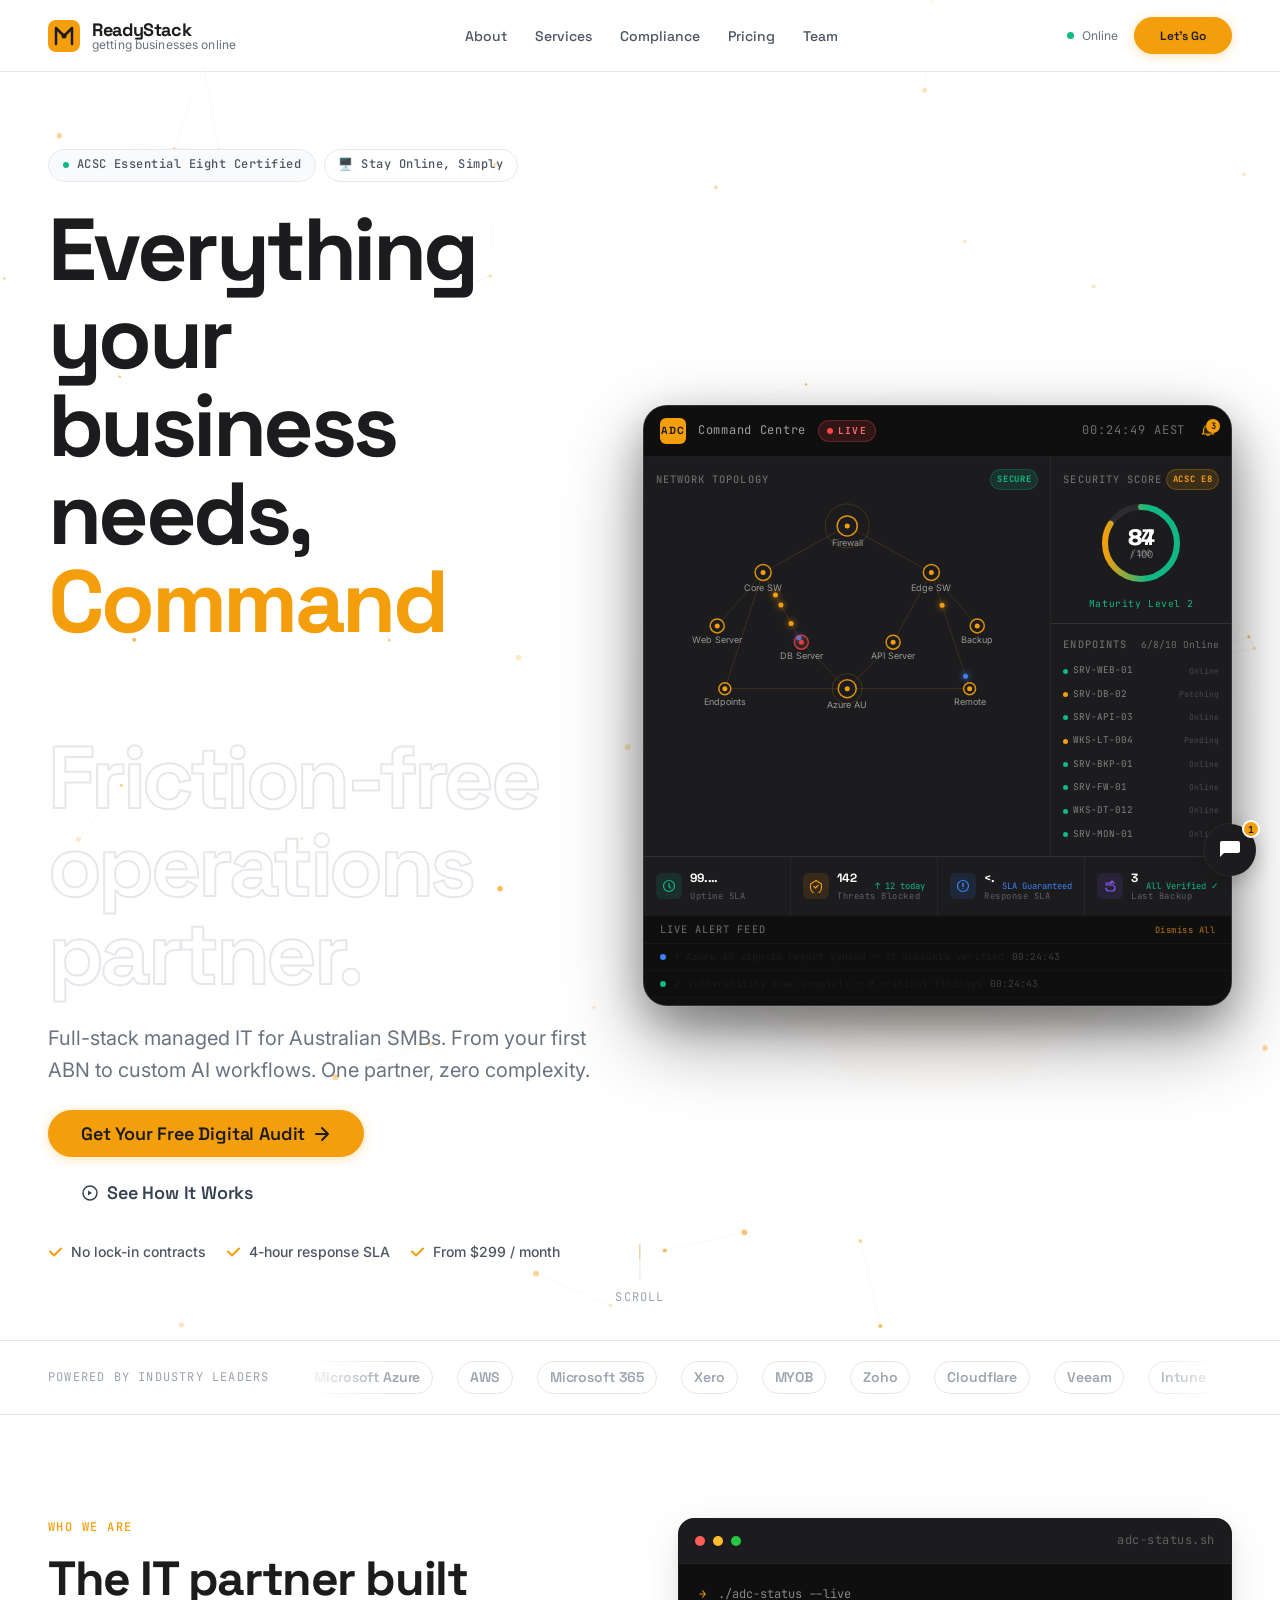
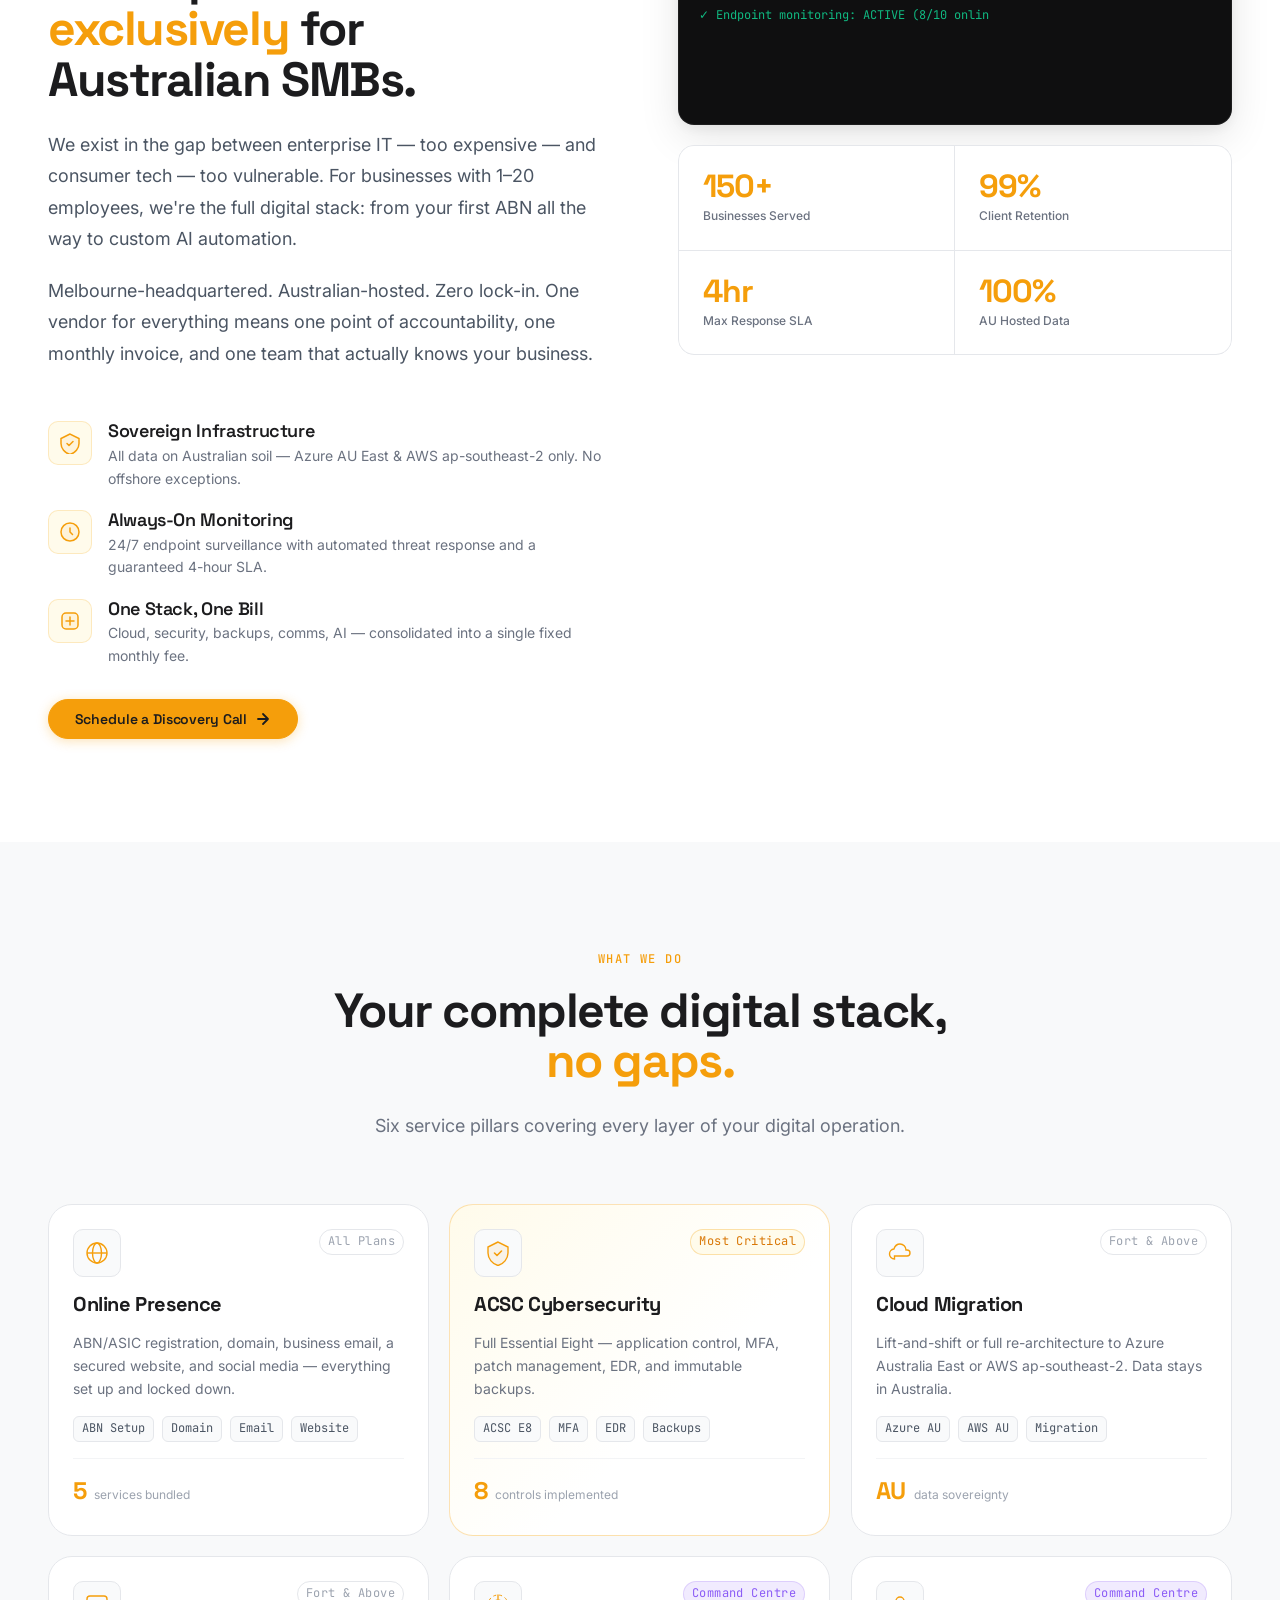
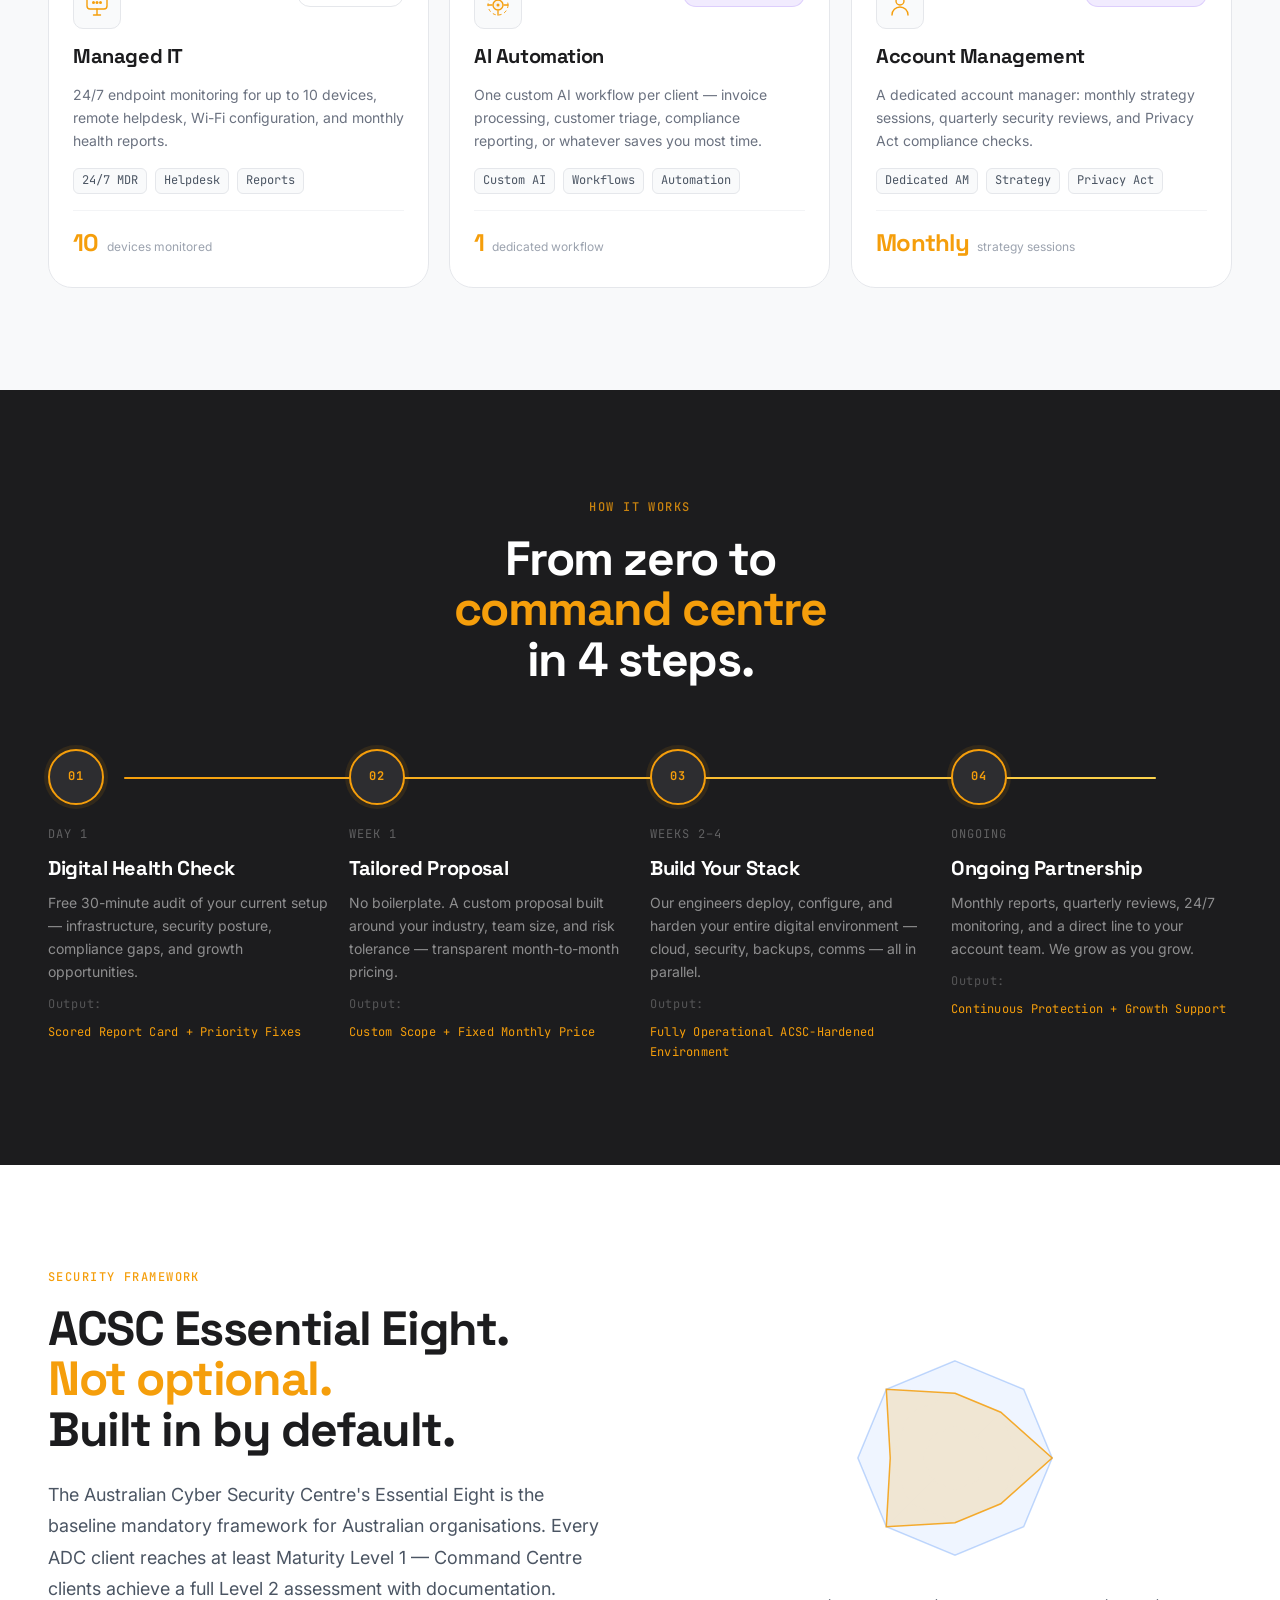
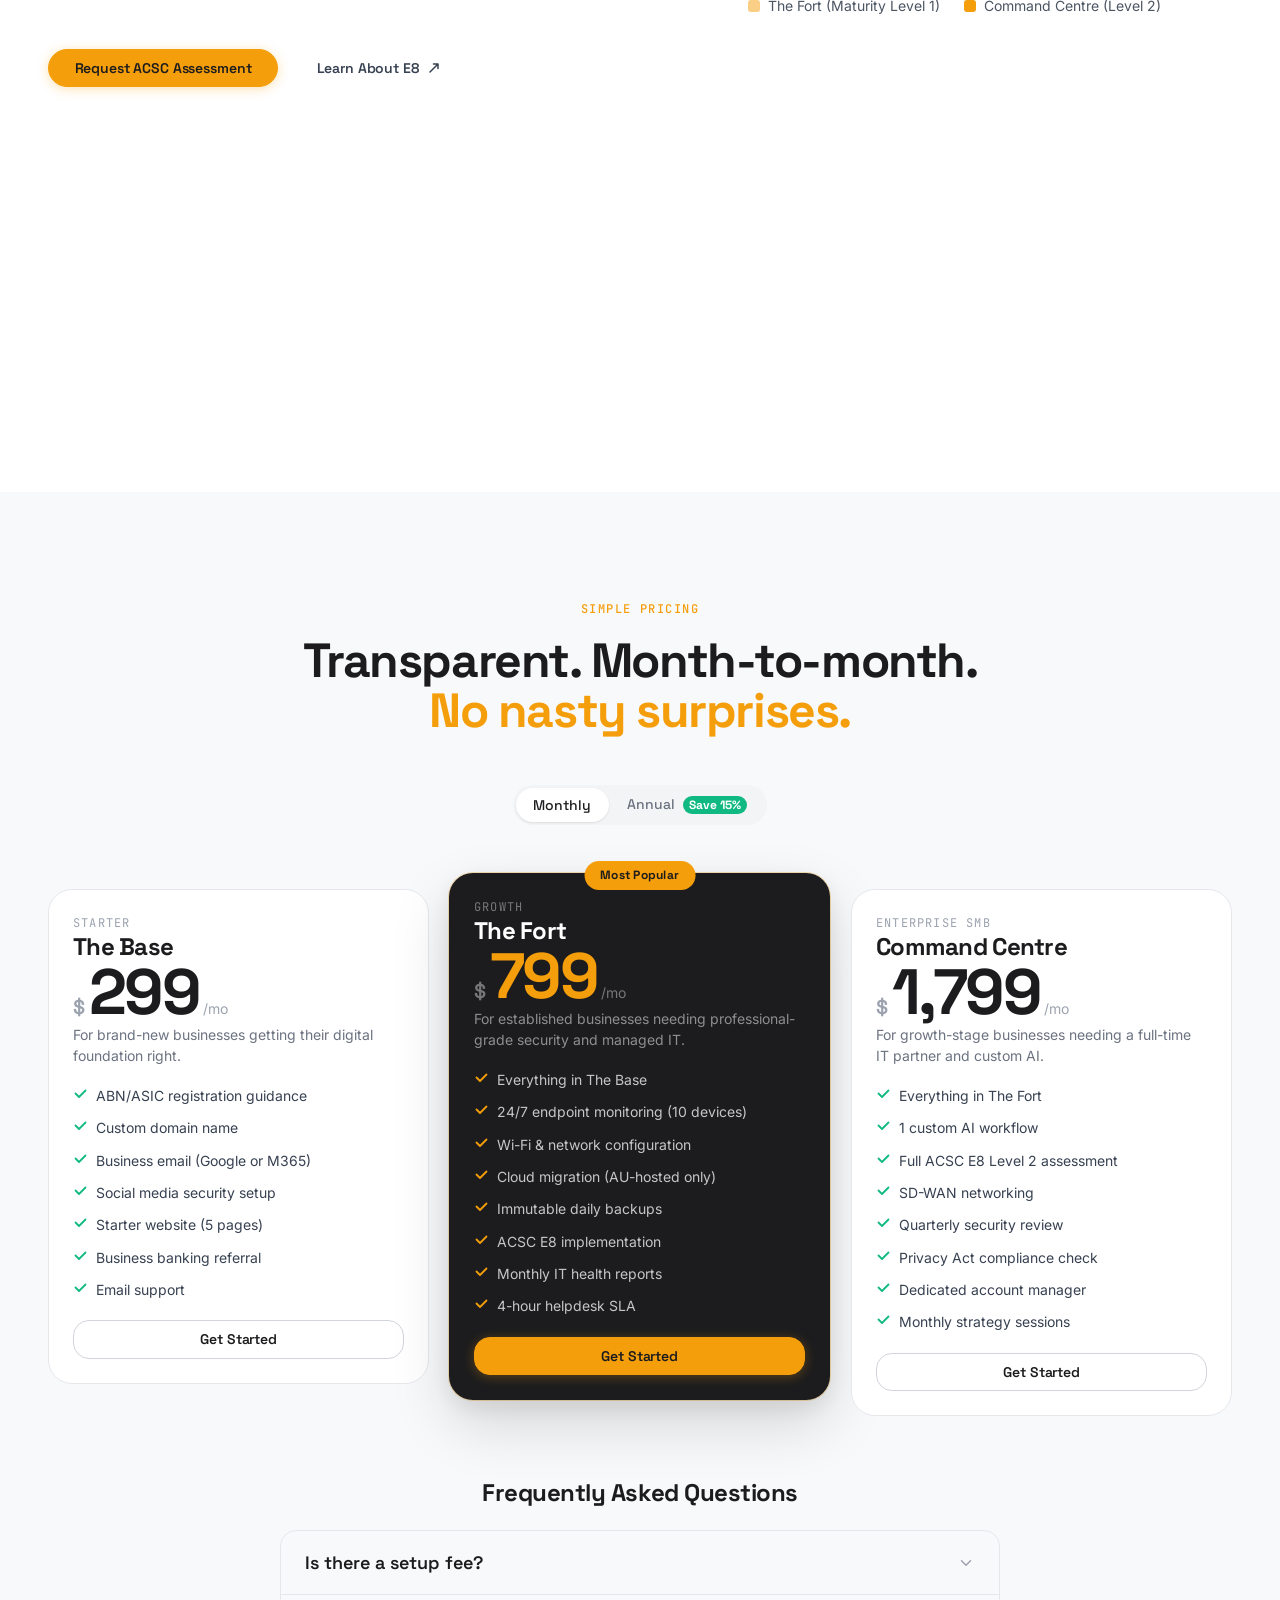
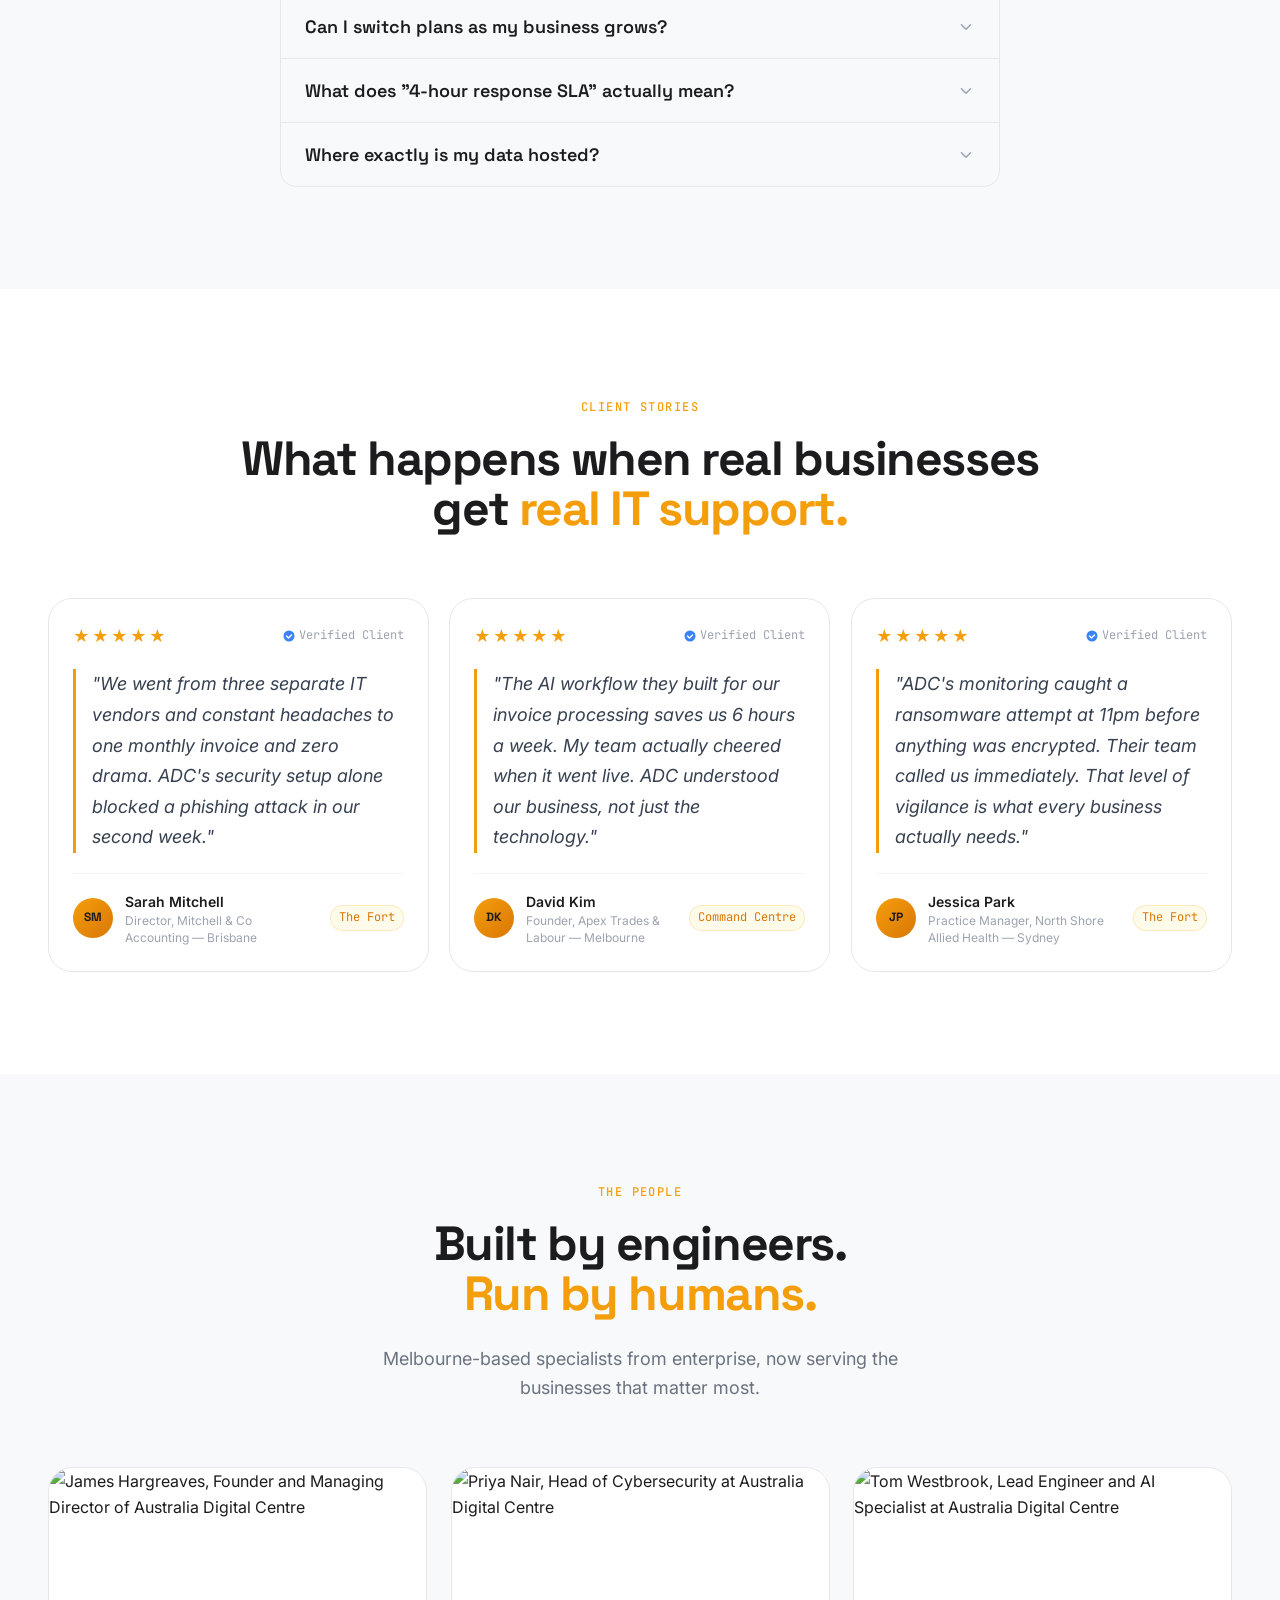
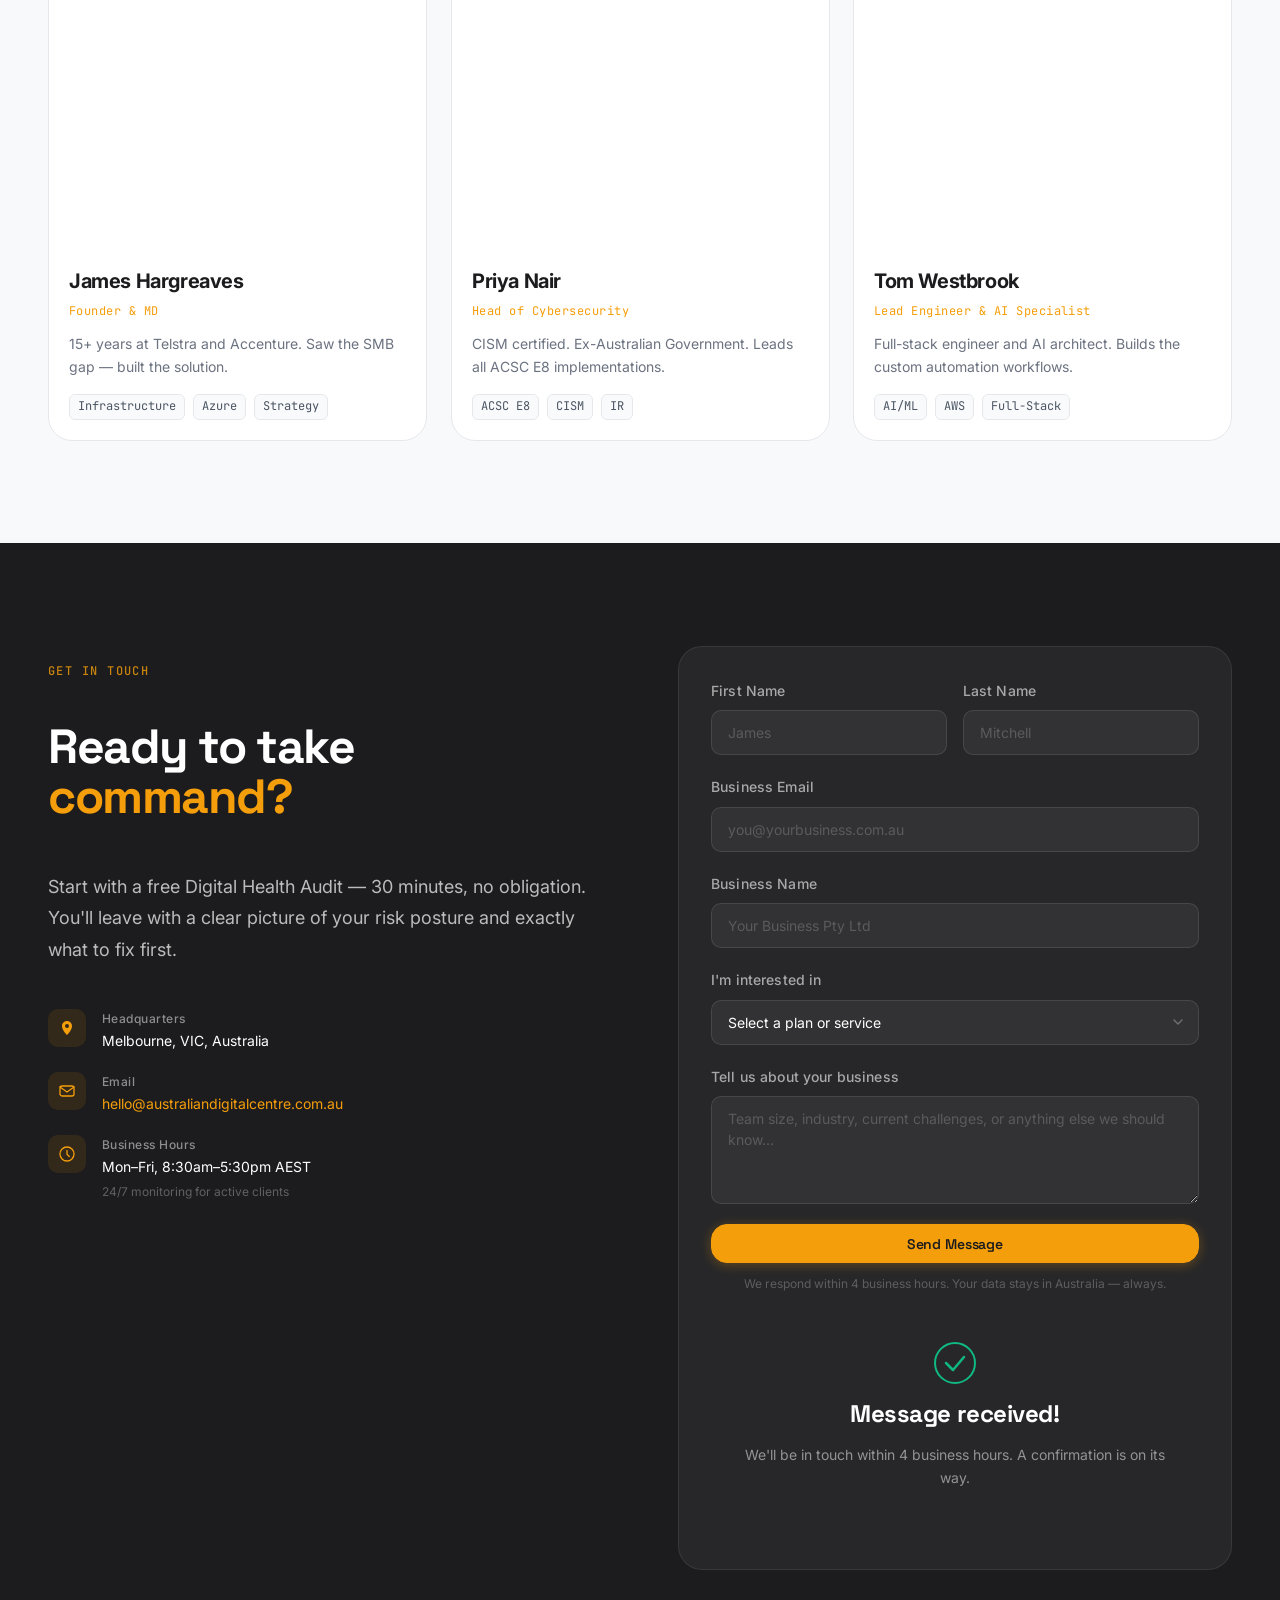
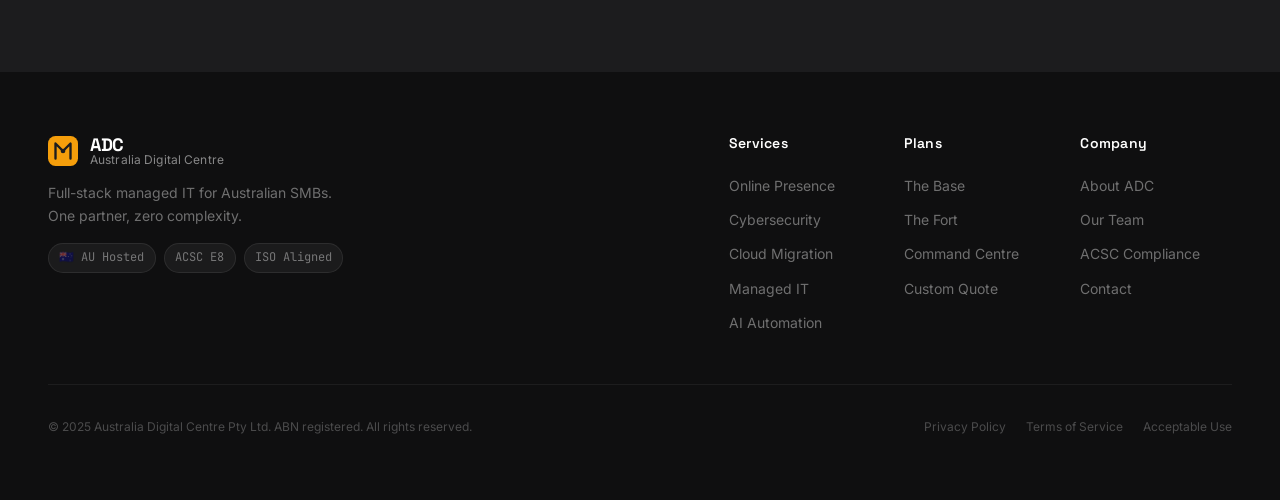
==== index.html @ 9f537112 "Add files via upload" ====
<!DOCTYPE html>
<html lang="en">
<head>
  <meta charset="UTF-8">
  <meta name="viewport" content="width=device-width, initial-scale=1.0">
  <meta name="description" content="Australia Digital Centre — Full-stack managed IT for Australian SMBs. ACSC Essential Eight compliance, 24/7 monitoring, cloud migration, and AI automation from $299/mo.">
  <meta name="theme-color" content="#F59E0B">
  <title>ReadyStack - Your Digital Future</title>

  <link rel="icon" href="assets/icons/favicon.png" type="image/png">
  <link rel="preconnect" href="https://fonts.googleapis.com">
  <link rel="preconnect" href="https://fonts.gstatic.com" crossorigin>
  <link href="https://fonts.googleapis.com/css2?family=Space+Grotesk:wght@300;400;500;600;700&family=Inter:wght@300;400;500;600&family=JetBrains+Mono:wght@400;500&display=swap" rel="stylesheet">

  <link rel="stylesheet" href="css/base.css">
  <link rel="stylesheet" href="css/layout.css">
  <link rel="stylesheet" href="css/components.css">
  <link rel="stylesheet" href="css/animations.css">

  <script type="application/ld+json">
  {
    "@context": "https://schema.org",
    "@type": "Organization",
    "name": "Australia Digital Centre",
    "url": "https://australiandigitalcentre.com.au",
    "description": "Full-stack managed IT services for Australian small businesses — ACSC compliant, Australian hosted.",
    "address": { "@type": "PostalAddress", "addressLocality": "Sydney", "addressRegion": "NSW", "addressCountry": "AU" },
    "contactPoint": { "@type": "ContactPoint", "email": "hello@australiandigitalcentre.com.au", "contactType": "customer service", "areaServed": "AU" }
  }
  </script>
</head>
<body>

  <!-- Custom cursor -->
  <div id="cursor" aria-hidden="true">
    <div class="cursor-dot"></div>
    <div class="cursor-ring"></div>
  </div>

  <!-- Page loader -->
  <div id="page-loader" aria-hidden="true">
    <div class="loader-inner">
      <div class="loader-logo">
        <svg width="36" height="36" viewBox="0 0 32 32" fill="none">
          <rect width="32" height="32" rx="8" fill="#F59E0B"/>
          <path d="M8 24V8l8 8 8-8v16" stroke="#1C1C1E" stroke-width="2.5" stroke-linecap="round" stroke-linejoin="round"/>
          <circle cx="16" cy="16" r="2.5" fill="#1C1C1E"/>
        </svg>
        <span>ReadyStack</span>
      </div>
      <div class="loader-track"><div class="loader-bar" id="loader-bar"></div></div>
      <div class="loader-label" id="loader-label">Initialising command centre…</div>
    </div>
  </div>

  <!-- ══════════════════════════════════
       NAVIGATION
  ══════════════════════════════════ -->
  <header id="site-header">
    <nav id="nav" role="navigation" aria-label="Primary navigation">
      <div class="nav-inner">

        <a href="#hero" class="nav-logo" aria-label="Australia Digital Centre home">
          <div class="logo-mark" aria-hidden="true">
            <svg width="32" height="32" viewBox="0 0 32 32" fill="none">
              <rect width="32" height="32" rx="8" fill="#F59E0B"/>
              <path d="M8 24V8l8 8 8-8v16" stroke="#1C1C1E" stroke-width="2.5" stroke-linecap="round" stroke-linejoin="round"/>
              <circle cx="16" cy="16" r="2.5" fill="#1C1C1E"/>
            </svg>
          </div>
          <div class="logo-text">
            <span class="logo-adc">ReadyStack</span>
            <span class="logo-full">getting businesses online</span>
          </div>
        </a>

        <ul class="nav-links" role="list">
          <li><a href="#about"      class="nav-link" data-nav="about">About</a></li>
          <li><a href="#services"   class="nav-link" data-nav="services">Services</a></li>
          <li><a href="#compliance" class="nav-link" data-nav="compliance">Compliance</a></li>
          <li><a href="#pricing"    class="nav-link" data-nav="pricing">Pricing</a></li>
          <li><a href="#team"       class="nav-link" data-nav="team">Team</a></li>
        </ul>

        <div class="nav-actions">
          <div class="nav-status" title="All systems operational">
            <span class="status-dot" aria-hidden="true"></span>
            <span class="status-text">Online</span>
          </div>
          <a href="#contact" class="btn btn-amber btn-sm">Let's Go</a>
          <button class="nav-hamburger" id="nav-toggle"
            aria-label="Open navigation menu" aria-expanded="false" aria-controls="mobile-menu">
            <span></span><span></span><span></span>
          </button>
        </div>

      </div>
    </nav>

    <div id="mobile-menu" class="mobile-menu" aria-hidden="true" role="dialog" aria-label="Mobile navigation">
      <div class="mobile-menu-inner">
        <nav aria-label="Mobile navigation links">
          <ul role="list">
            <li><a href="#about"      class="mobile-link">About</a></li>
            <li><a href="#services"   class="mobile-link">Services</a></li>
            <li><a href="#compliance" class="mobile-link">Compliance</a></li>
            <li><a href="#pricing"    class="mobile-link">Pricing</a></li>
            <li><a href="#team"       class="mobile-link">Team</a></li>
            <li><a href="#contact"    class="mobile-link">Contact</a></li>
          </ul>
        </nav>
        <a href="#contact" class="btn btn-amber btn-full">Get Your Free Audit</a>
      </div>
    </div>
  </header>


  <!-- ══════════════════════════════════
       HERO · Kinetic Dashboard
  ══════════════════════════════════ -->
  <section id="hero" aria-label="Hero — Command Centre dashboard preview">
    <canvas id="hero-particles" aria-hidden="true"></canvas>

    <div class="hero-inner">

      <!-- Left: headline & CTA -->
      <div class="hero-text">
        <div class="hero-eyebrow">
          <span class="eyebrow-pill">
            <span class="eyebrow-dot" aria-hidden="true"></span>
            ACSC Essential Eight Certified
          </span>
          <span class="eyebrow-pill eyebrow-pill-ghost">🖥️ Stay Online, Simply</span>
        </div>

        <h1 class="hero-headline">
          Everything your business needs,<br>
          <span class="headline-amber">Command</span><br>
          <span class="headline-outline">Friction‑free operations partner.</span>
        </h1>

        <p class="hero-sub">
          Full-stack managed IT for Australian SMBs. From your first ABN
          to custom AI workflows. One partner, zero complexity.
        </p>

        <div class="hero-ctas">
          <a href="#contact" class="btn btn-amber btn-lg magnetic">
            <span>Get Your Free Digital Audit</span>
            <svg width="18" height="18" viewBox="0 0 18 18" fill="none" aria-hidden="true">
              <path d="M3 9h12M9 3l6 6-6 6" stroke="currentColor" stroke-width="2" stroke-linecap="round" stroke-linejoin="round"/>
            </svg>
          </a>
          <a href="#services" class="btn btn-ghost btn-lg">
            <svg width="18" height="18" viewBox="0 0 18 18" fill="none" aria-hidden="true">
              <circle cx="9" cy="9" r="7" stroke="currentColor" stroke-width="1.5"/>
              <path d="M7 6.5l4 2.5-4 2.5V6.5z" fill="currentColor"/>
            </svg>
            <span>See How It Works</span>
          </a>
        </div>

        <div class="hero-proof">
          <div class="proof-item">
            <svg width="15" height="15" viewBox="0 0 15 15" fill="none" aria-hidden="true"><path d="M2 7.5l4 4 7-7" stroke="#F59E0B" stroke-width="2" stroke-linecap="round" stroke-linejoin="round"/></svg>
            No lock-in contracts
          </div>
          <div class="proof-item">
            <svg width="15" height="15" viewBox="0 0 15 15" fill="none" aria-hidden="true"><path d="M2 7.5l4 4 7-7" stroke="#F59E0B" stroke-width="2" stroke-linecap="round" stroke-linejoin="round"/></svg>
            4-hour response SLA
          </div>
          <div class="proof-item">
            <svg width="15" height="15" viewBox="0 0 15 15" fill="none" aria-hidden="true"><path d="M2 7.5l4 4 7-7" stroke="#F59E0B" stroke-width="2" stroke-linecap="round" stroke-linejoin="round"/></svg>
            From $299 / month
          </div>
        </div>
      </div>

      <!-- Right: Live Dashboard Mockup -->
      <div class="hero-dashboard" role="img" aria-label="Live infrastructure monitoring dashboard mockup">
        <div class="dashboard-frame">

          <!-- Top bar -->
          <div class="dash-topbar">
            <div class="dash-brand">
              <div class="dash-brand-mark" aria-hidden="true">ADC</div>
              <span class="dash-brand-label">Command Centre</span>
              <div class="dash-live-badge">
                <span class="live-dot" aria-hidden="true"></span>
                LIVE
              </div>
            </div>
            <div class="dash-topbar-right" aria-hidden="true">
              <span class="dash-clock" id="dash-clock">--:--:--</span>
              <div class="dash-notif">
                <svg width="14" height="14" viewBox="0 0 14 14" fill="none">
                  <path d="M7 1.5C4.52 1.5 2.5 3.52 2.5 6v2.5L1.5 10h11l-1-1.5V6C11.5 3.52 9.48 1.5 7 1.5z" stroke="#F59E0B" stroke-width="1.1" fill="rgba(245,158,11,.15)"/>
                  <path d="M5.5 10c0 .83.67 1.5 1.5 1.5s1.5-.67 1.5-1.5" stroke="#F59E0B" stroke-width="1.1"/>
                </svg>
                <span class="notif-count" id="notif-count">3</span>
              </div>
            </div>
          </div>

          <!-- Main body: network + right col -->
          <div class="dash-body">

            <div class="dash-panel dash-network-panel">
              <div class="panel-topbar">
                <span class="panel-title">Network Topology</span>
                <span class="panel-badge panel-badge-green">Secure</span>
              </div>
              <canvas id="network-canvas" role="img" aria-label="Animated network topology showing connected endpoints"></canvas>
            </div>

            <div class="dash-right-col">
              <div class="dash-panel dash-score-panel">
                <div class="panel-topbar">
                  <span class="panel-title">Security Score</span>
                  <span class="panel-badge panel-badge-amber">ACSC E8</span>
                </div>
                <div class="score-ring-wrap">
                  <canvas id="score-ring" width="110" height="110" role="img" aria-label="Security score 87 out of 100"></canvas>
                  <div class="score-overlay" aria-hidden="true">
                    <span class="score-num" id="score-display">87</span>
                    <span class="score-denom">/100</span>
                  </div>
                </div>
                <div class="score-label">Maturity Level 2</div>
              </div>

              <div class="dash-panel dash-endpoints-panel">
                <div class="panel-topbar">
                  <span class="panel-title">Endpoints</span>
                  <span class="panel-count"><span id="ep-online">8</span>/10 Online</span>
                </div>
                <div class="endpoint-list" id="endpoint-list" aria-live="polite">
                  <!-- Populated by dashboard.js -->
                </div>
              </div>
            </div>

          </div>

          <!-- Metrics strip -->
          <div class="dash-metrics-strip">

            <div class="dash-metric">
              <div class="metric-icon-wrap metric-green" aria-hidden="true">
                <svg width="14" height="14" viewBox="0 0 14 14" fill="none">
                  <circle cx="7" cy="7" r="5.5" stroke="#10B981" stroke-width="1.2"/>
                  <path d="M7 4.5v3l1.5 1.5" stroke="#10B981" stroke-width="1.2" stroke-linecap="round"/>
                </svg>
              </div>
              <div class="metric-body">
                <div class="metric-val">99.97%</div>
                <div class="metric-lbl">Uptime SLA</div>
              </div>
              <svg class="metric-spark" id="spark-uptime" width="50" height="24" aria-hidden="true"></svg>
            </div>

            <div class="dash-metric">
              <div class="metric-icon-wrap metric-amber" aria-hidden="true">
                <svg width="14" height="14" viewBox="0 0 14 14" fill="none">
                  <path d="M7 1.5L1.5 5v3.5c0 3.12 2.5 6 5.5 6.5 3-.5 5.5-3.38 5.5-6.5V5L7 1.5z" stroke="#F59E0B" stroke-width="1.1" fill="none"/>
                  <path d="M5 7.5l1.5 1.5 2.5-2.5" stroke="#F59E0B" stroke-width="1.2" stroke-linecap="round"/>
                </svg>
              </div>
              <div class="metric-body">
                <div class="metric-val" id="threats-count">142</div>
                <div class="metric-lbl">Threats Blocked</div>
              </div>
              <div class="metric-trend trend-up">↑ 12 today</div>
            </div>

            <div class="dash-metric">
              <div class="metric-icon-wrap metric-blue" aria-hidden="true">
                <svg width="14" height="14" viewBox="0 0 14 14" fill="none">
                  <circle cx="7" cy="7" r="5.5" stroke="#3B82F6" stroke-width="1.2"/>
                  <path d="M7 4.5v3" stroke="#3B82F6" stroke-width="1.5" stroke-linecap="round"/>
                  <circle cx="7" cy="9.5" r=".6" fill="#3B82F6"/>
                </svg>
              </div>
              <div class="metric-body">
                <div class="metric-val">&lt; 4hr</div>
                <div class="metric-lbl">Response SLA</div>
              </div>
              <div class="metric-trend trend-neutral">SLA Guaranteed</div>
            </div>

            <div class="dash-metric">
              <div class="metric-icon-wrap metric-purple" aria-hidden="true">
                <svg width="14" height="14" viewBox="0 0 14 14" fill="none">
                  <path d="M3 9c0 1.66 1.34 3 3 3h3c1.66 0 3-1.34 3-3S10.66 6 9 6H4a1 1 0 010-2h5" stroke="#8B5CF6" stroke-width="1.2" stroke-linecap="round" fill="none"/>
                  <path d="M11 4L9 2 7 4" stroke="#8B5CF6" stroke-width="1.2" stroke-linecap="round"/>
                </svg>
              </div>
              <div class="metric-body">
                <div class="metric-val">3h ago</div>
                <div class="metric-lbl">Last Backup</div>
              </div>
              <div class="metric-trend trend-good">All Verified ✓</div>
            </div>

          </div>

          <!-- Alert feed -->
          <div class="dash-alert-feed">
            <div class="alert-feed-header">
              <span class="panel-title">Live Alert Feed</span>
              <button class="alert-clear-btn" id="alert-clear" aria-label="Dismiss all alerts">Dismiss All</button>
            </div>
            <div class="alert-feed-list" id="alert-feed" aria-live="polite" aria-label="Security alert feed">
              <!-- Populated by dashboard.js -->
            </div>
          </div>

        </div><!-- /dashboard-frame -->

        <div class="dashboard-glow" aria-hidden="true"></div>
        <div class="dashboard-reflection" aria-hidden="true"></div>
      </div>

    </div><!-- /hero-inner -->

    <div class="scroll-nudge" aria-hidden="true">
      <div class="scroll-line-wrap"><div class="scroll-line-inner"></div></div>
      <span>Scroll</span>
    </div>
  </section>


  <!-- ══════════════════════════════════
       TRUST STRIP
  ══════════════════════════════════ -->
  <section id="trust" aria-label="Technology partners">
    <div class="trust-inner">
      <p class="trust-label">Powered by industry leaders</p>
      <div class="marquee-outer" aria-hidden="true">
        <div class="marquee-track">
          <div class="marquee-set">
            <span class="partner-chip">Microsoft Azure</span>
            <span class="partner-chip">AWS</span>
            <span class="partner-chip">Microsoft 365</span>
            <span class="partner-chip">Xero</span>
            <span class="partner-chip">MYOB</span>
            <span class="partner-chip">Zoho</span>
            <span class="partner-chip">Cloudflare</span>
            <span class="partner-chip">Veeam</span>
            <span class="partner-chip">Intune</span>
            <span class="partner-chip">Defender</span>
          </div>
          <div class="marquee-set" aria-hidden="true">
            <span class="partner-chip">Microsoft Azure</span>
            <span class="partner-chip">AWS</span>
            <span class="partner-chip">Microsoft 365</span>
            <span class="partner-chip">Xero</span>
            <span class="partner-chip">MYOB</span>
            <span class="partner-chip">Zoho</span>
            <span class="partner-chip">Cloudflare</span>
            <span class="partner-chip">Veeam</span>
            <span class="partner-chip">Intune</span>
            <span class="partner-chip">Defender</span>
          </div>
        </div>
      </div>
    </div>
  </section>


  <!-- ══════════════════════════════════
       ABOUT
  ══════════════════════════════════ -->
  <section id="about" class="section" aria-labelledby="about-heading">
    <div class="container">
      <div class="about-grid">

        <div class="about-copy reveal">
          <div class="eyebrow">Who We Are</div>
          <h2 id="about-heading" class="section-h2">
            The IT partner built<br>
            <span class="text-amber">exclusively</span> for<br>
            Australian SMBs.
          </h2>
          <p class="body-copy">
            We exist in the gap between enterprise IT — too expensive — and consumer tech
            — too vulnerable. For businesses with 1–20 employees, we're the full digital
            stack: from your first ABN all the way to custom AI automation.
          </p>
          <p class="body-copy">
            Melbourne-headquartered. Australian-hosted. Zero lock-in. One vendor for
            everything means one point of accountability, one monthly invoice, and one
            team that actually knows your business.
          </p>

          <div class="pillars">
            <div class="pillar">
              <div class="pillar-icon" aria-hidden="true">
                <svg width="22" height="22" viewBox="0 0 22 22" fill="none">
                  <path d="M11 2L2 6.5v5C2 16.5 5.75 21 11 22.5 16.25 21 20 16.5 20 11.5v-5L11 2z" stroke="#F59E0B" stroke-width="1.5" fill="rgba(245,158,11,.08)"/>
                  <path d="M8 11.5l2 2 4-4" stroke="#F59E0B" stroke-width="1.5" stroke-linecap="round" stroke-linejoin="round"/>
                </svg>
              </div>
              <div>
                <h3>Sovereign Infrastructure</h3>
                <p>All data on Australian soil — Azure AU East &amp; AWS ap-southeast-2 only. No offshore exceptions.</p>
              </div>
            </div>
            <div class="pillar">
              <div class="pillar-icon" aria-hidden="true">
                <svg width="22" height="22" viewBox="0 0 22 22" fill="none">
                  <circle cx="11" cy="11" r="9" stroke="#F59E0B" stroke-width="1.5" fill="rgba(245,158,11,.08)"/>
                  <path d="M11 7v4l2.5 2.5" stroke="#F59E0B" stroke-width="1.5" stroke-linecap="round"/>
                </svg>
              </div>
              <div>
                <h3>Always-On Monitoring</h3>
                <p>24/7 endpoint surveillance with automated threat response and a guaranteed 4-hour SLA.</p>
              </div>
            </div>
            <div class="pillar">
              <div class="pillar-icon" aria-hidden="true">
                <svg width="22" height="22" viewBox="0 0 22 22" fill="none">
                  <rect x="3" y="3" width="16" height="16" rx="4" stroke="#F59E0B" stroke-width="1.5" fill="rgba(245,158,11,.08)"/>
                  <path d="M7 11h8M11 7v8" stroke="#F59E0B" stroke-width="1.5" stroke-linecap="round"/>
                </svg>
              </div>
              <div>
                <h3>One Stack, One Bill</h3>
                <p>Cloud, security, backups, comms, AI — consolidated into a single fixed monthly fee.</p>
              </div>
            </div>
          </div>

          <a href="#contact" class="btn btn-amber magnetic">
            <span>Schedule a Discovery Call</span>
            <svg width="16" height="16" viewBox="0 0 16 16" fill="none" aria-hidden="true">
              <path d="M3 8h10M8 3l5 5-5 5" stroke="currentColor" stroke-width="1.8" stroke-linecap="round" stroke-linejoin="round"/>
            </svg>
          </a>
        </div>

        <div class="about-visual reveal reveal-delay-1">
          <div class="terminal-card">
            <div class="terminal-chrome" aria-hidden="true">
              <span class="terminal-dot td-red"></span>
              <span class="terminal-dot td-amber"></span>
              <span class="terminal-dot td-green"></span>
              <span class="terminal-filename">adc-status.sh</span>
            </div>
            <div class="terminal-body" id="terminal-output" aria-live="polite" aria-label="Terminal status output">
              <!-- Typewriter injected by animations.js -->
            </div>
          </div>

          <div class="about-stat-grid">
            <div class="about-stat">
              <div class="about-stat-num" data-count="150" data-suffix="+">0</div>
              <div class="about-stat-lbl">Businesses Served</div>
            </div>
            <div class="about-stat">
              <div class="about-stat-num" data-count="99" data-suffix="%">0</div>
              <div class="about-stat-lbl">Client Retention</div>
            </div>
            <div class="about-stat">
              <div class="about-stat-num" data-count="4" data-suffix="hr">0</div>
              <div class="about-stat-lbl">Max Response SLA</div>
            </div>
            <div class="about-stat">
              <div class="about-stat-num" data-count="100" data-suffix="%">0</div>
              <div class="about-stat-lbl">AU Hosted Data</div>
            </div>
          </div>
        </div>

      </div>
    </div>
  </section>


  <!-- ══════════════════════════════════
       SERVICES
  ══════════════════════════════════ -->
  <section id="services" class="section section-tinted" aria-labelledby="services-heading">
    <div class="container">

      <div class="section-head reveal">
        <div class="eyebrow">What We Do</div>
        <h2 id="services-heading" class="section-h2">
          Your complete digital stack,<br><span class="text-amber">no gaps.</span>
        </h2>
        <p class="section-subline">Six service pillars covering every layer of your digital operation.</p>
      </div>

      <div class="services-grid">

        <article class="svc-card reveal" aria-labelledby="svc-presence">
          <div class="svc-top">
            <div class="svc-icon" aria-hidden="true">
              <svg width="26" height="26" viewBox="0 0 26 26" fill="none">
                <circle cx="13" cy="13" r="10" stroke="#F59E0B" stroke-width="1.4"/>
                <ellipse cx="13" cy="13" rx="4.5" ry="10" stroke="#F59E0B" stroke-width="1.4"/>
                <path d="M3 13h20" stroke="#F59E0B" stroke-width="1.4"/>
              </svg>
            </div>
            <span class="svc-tier">All Plans</span>
          </div>
          <h3 id="svc-presence" class="svc-name">Online Presence</h3>
          <p class="svc-desc">ABN/ASIC registration, domain, business email, a secured website, and social media — everything set up and locked down.</p>
          <div class="svc-tags"><span>ABN Setup</span><span>Domain</span><span>Email</span><span>Website</span></div>
          <div class="svc-metric"><span class="svc-metric-num">5</span><span class="svc-metric-lbl">services bundled</span></div>
        </article>

        <article class="svc-card svc-card-hot reveal reveal-delay-1" aria-labelledby="svc-cyber">
          <div class="svc-top">
            <div class="svc-icon" aria-hidden="true">
              <svg width="26" height="26" viewBox="0 0 26 26" fill="none">
                <path d="M13 2L3 7v6C3 18.75 7.5 24 13 25.5 18.5 24 23 18.75 23 13V7L13 2z" stroke="#F59E0B" stroke-width="1.4" fill="rgba(245,158,11,.08)"/>
                <path d="M9.5 13l2.5 2.5 4.5-4.5" stroke="#F59E0B" stroke-width="1.6" stroke-linecap="round" stroke-linejoin="round"/>
              </svg>
            </div>
            <span class="svc-tier svc-tier-hot">Most Critical</span>
          </div>
          <h3 id="svc-cyber" class="svc-name">ACSC Cybersecurity</h3>
          <p class="svc-desc">Full Essential Eight — application control, MFA, patch management, EDR, and immutable backups.</p>
          <div class="svc-tags"><span>ACSC E8</span><span>MFA</span><span>EDR</span><span>Backups</span></div>
          <div class="svc-metric"><span class="svc-metric-num">8</span><span class="svc-metric-lbl">controls implemented</span></div>
        </article>

        <article class="svc-card reveal reveal-delay-2" aria-labelledby="svc-cloud">
          <div class="svc-top">
            <div class="svc-icon" aria-hidden="true">
              <svg width="26" height="26" viewBox="0 0 26 26" fill="none">
                <path d="M7.5 19c-2.76 0-5-2.24-5-5 0-2.6 1.9-4.75 4.4-5C7.75 6.5 10.2 4 13 4c3.31 0 6 2.69 6 6h1c1.66 0 3 1.34 3 3s-1.34 3-3 3H7.5z" stroke="#F59E0B" stroke-width="1.4" fill="none"/>
              </svg>
            </div>
            <span class="svc-tier">Fort &amp; Above</span>
          </div>
          <h3 id="svc-cloud" class="svc-name">Cloud Migration</h3>
          <p class="svc-desc">Lift-and-shift or full re-architecture to Azure Australia East or AWS ap-southeast-2. Data stays in Australia.</p>
          <div class="svc-tags"><span>Azure AU</span><span>AWS AU</span><span>Migration</span></div>
          <div class="svc-metric"><span class="svc-metric-num">AU</span><span class="svc-metric-lbl">data sovereignty</span></div>
        </article>

        <article class="svc-card reveal" aria-labelledby="svc-managed">
          <div class="svc-top">
            <div class="svc-icon" aria-hidden="true">
              <svg width="26" height="26" viewBox="0 0 26 26" fill="none">
                <rect x="3" y="4" width="20" height="13" rx="3" stroke="#F59E0B" stroke-width="1.4" fill="none"/>
                <path d="M9.5 23h7M13 17v6" stroke="#F59E0B" stroke-width="1.4" stroke-linecap="round"/>
                <circle cx="9.5" cy="10.5" r="1.5" fill="#F59E0B"/>
                <circle cx="13" cy="10.5" r="1.5" fill="#F59E0B"/>
                <circle cx="16.5" cy="10.5" r="1.5" fill="#F59E0B"/>
              </svg>
            </div>
            <span class="svc-tier">Fort &amp; Above</span>
          </div>
          <h3 id="svc-managed" class="svc-name">Managed IT</h3>
          <p class="svc-desc">24/7 endpoint monitoring for up to 10 devices, remote helpdesk, Wi-Fi configuration, and monthly health reports.</p>
          <div class="svc-tags"><span>24/7 MDR</span><span>Helpdesk</span><span>Reports</span></div>
          <div class="svc-metric"><span class="svc-metric-num">10</span><span class="svc-metric-lbl">devices monitored</span></div>
        </article>

        <article class="svc-card reveal reveal-delay-1" aria-labelledby="svc-ai">
          <div class="svc-top">
            <div class="svc-icon" aria-hidden="true">
              <svg width="26" height="26" viewBox="0 0 26 26" fill="none">
                <circle cx="13" cy="13" r="5" stroke="#F59E0B" stroke-width="1.4" fill="rgba(245,158,11,.08)"/>
                <circle cx="13" cy="13" r="10" stroke="#F59E0B" stroke-width="1" stroke-dasharray="3 3"/>
                <circle cx="13" cy="13" r="1.5" fill="#F59E0B"/>
                <path d="M13 3v4M13 19v4M3 13h4M19 13h4" stroke="#F59E0B" stroke-width="1.3" stroke-linecap="round"/>
              </svg>
            </div>
            <span class="svc-tier svc-tier-premium">Command Centre</span>
          </div>
          <h3 id="svc-ai" class="svc-name">AI Automation</h3>
          <p class="svc-desc">One custom AI workflow per client — invoice processing, customer triage, compliance reporting, or whatever saves you most time.</p>
          <div class="svc-tags"><span>Custom AI</span><span>Workflows</span><span>Automation</span></div>
          <div class="svc-metric"><span class="svc-metric-num">1</span><span class="svc-metric-lbl">dedicated workflow</span></div>
        </article>

        <article class="svc-card reveal reveal-delay-2" aria-labelledby="svc-account">
          <div class="svc-top">
            <div class="svc-icon" aria-hidden="true">
              <svg width="26" height="26" viewBox="0 0 26 26" fill="none">
                <circle cx="13" cy="9" r="4" stroke="#F59E0B" stroke-width="1.4" fill="none"/>
                <path d="M5 23c0-4.42 3.58-8 8-8s8 3.58 8 8" stroke="#F59E0B" stroke-width="1.4" stroke-linecap="round" fill="none"/>
              </svg>
            </div>
            <span class="svc-tier svc-tier-premium">Command Centre</span>
          </div>
          <h3 id="svc-account" class="svc-name">Account Management</h3>
          <p class="svc-desc">A dedicated account manager: monthly strategy sessions, quarterly security reviews, and Privacy Act compliance checks.</p>
          <div class="svc-tags"><span>Dedicated AM</span><span>Strategy</span><span>Privacy Act</span></div>
          <div class="svc-metric"><span class="svc-metric-num">Monthly</span><span class="svc-metric-lbl">strategy sessions</span></div>
        </article>

      </div>
    </div>
  </section>


  <!-- ══════════════════════════════════
       PROCESS
  ══════════════════════════════════ -->
  <section id="process" class="section section-dark" aria-labelledby="process-heading">
    <div class="container">

      <div class="section-head reveal">
        <div class="eyebrow eyebrow-light">How It Works</div>
        <h2 id="process-heading" class="section-h2 section-h2-light">
          From zero to<br>
          <span class="text-amber">command centre</span><br>
          in 4 steps.
        </h2>
      </div>

      <div class="process-wrap">
        <div class="process-connector" aria-hidden="true">
          <div class="connector-fill" id="connector-fill"></div>
        </div>

        <div class="process-steps">

          <div class="process-step reveal" data-step="1">
            <div class="step-node" aria-hidden="true"><span class="step-num">01</span></div>
            <div class="step-body">
              <div class="step-tag">Day 1</div>
              <h3 class="step-title">Digital Health Check</h3>
              <p class="step-desc">Free 30-minute audit of your current setup — infrastructure, security posture, compliance gaps, and growth opportunities.</p>
              <div class="step-output">
                <span class="output-key">Output:</span>
                <span class="output-val">Scored Report Card + Priority Fixes</span>
              </div>
            </div>
          </div>

          <div class="process-step reveal reveal-delay-1" data-step="2">
            <div class="step-node" aria-hidden="true"><span class="step-num">02</span></div>
            <div class="step-body">
              <div class="step-tag">Week 1</div>
              <h3 class="step-title">Tailored Proposal</h3>
              <p class="step-desc">No boilerplate. A custom proposal built around your industry, team size, and risk tolerance — transparent month-to-month pricing.</p>
              <div class="step-output">
                <span class="output-key">Output:</span>
                <span class="output-val">Custom Scope + Fixed Monthly Price</span>
              </div>
            </div>
          </div>

          <div class="process-step reveal reveal-delay-2" data-step="3">
            <div class="step-node" aria-hidden="true"><span class="step-num">03</span></div>
            <div class="step-body">
              <div class="step-tag">Weeks 2–4</div>
              <h3 class="step-title">Build Your Stack</h3>
              <p class="step-desc">Our engineers deploy, configure, and harden your entire digital environment — cloud, security, backups, comms — all in parallel.</p>
              <div class="step-output">
                <span class="output-key">Output:</span>
                <span class="output-val">Fully Operational ACSC-Hardened Environment</span>
              </div>
            </div>
          </div>

          <div class="process-step reveal" data-step="4">
            <div class="step-node" aria-hidden="true"><span class="step-num">04</span></div>
            <div class="step-body">
              <div class="step-tag">Ongoing</div>
              <h3 class="step-title">Ongoing Partnership</h3>
              <p class="step-desc">Monthly reports, quarterly reviews, 24/7 monitoring, and a direct line to your account team. We grow as you grow.</p>
              <div class="step-output">
                <span class="output-key">Output:</span>
                <span class="output-val">Continuous Protection + Growth Support</span>
              </div>
            </div>
          </div>

        </div>
      </div>

    </div>
  </section>


  <!-- ══════════════════════════════════
       COMPLIANCE · ACSC E8
  ══════════════════════════════════ -->
  <section id="compliance" class="section" aria-labelledby="compliance-heading">
    <div class="container">

      <div class="compliance-grid">

        <div class="compliance-copy reveal">
          <div class="eyebrow">Security Framework</div>
          <h2 id="compliance-heading" class="section-h2">
            ACSC Essential Eight.<br>
            <span class="text-amber">Not optional.</span><br>
            Built in by default.
          </h2>
          <p class="body-copy">
            The Australian Cyber Security Centre's Essential Eight is the baseline
            mandatory framework for Australian organisations. Every ADC client reaches
            at least Maturity Level 1 — Command Centre clients achieve a full
            Level 2 assessment with documentation.
          </p>
          <div class="compliance-ctas">
            <a href="#contact" class="btn btn-amber magnetic"><span>Request ACSC Assessment</span></a>
            <a href="https://www.cyber.gov.au/resources-business-and-government/essential-cyber-security/essential-eight"
               target="_blank" rel="noopener noreferrer" class="btn btn-ghost">
              <span>Learn About E8</span>
              <svg width="14" height="14" viewBox="0 0 14 14" fill="none" aria-hidden="true">
                <path d="M3 11L11 3M11 3H6.5M11 3v4.5" stroke="currentColor" stroke-width="1.5" stroke-linecap="round"/>
              </svg>
            </a>
          </div>
        </div>

        <div class="compliance-chart reveal reveal-delay-1">
          <canvas id="e8-radar" width="360" height="360"
            role="img" aria-label="Radar chart: ACSC E8 compliance across all eight controls"></canvas>
          <div class="chart-legend">
            <div class="legend-row"><span class="legend-swatch legend-fort"></span><span>The Fort (Maturity Level 1)</span></div>
            <div class="legend-row"><span class="legend-swatch legend-command"></span><span>Command Centre (Level 2)</span></div>
          </div>
        </div>

      </div>

      <div class="e8-grid reveal">
        <div class="e8-card" data-level="2">
          <div class="e8-icon" aria-hidden="true"><svg width="18" height="18" viewBox="0 0 18 18" fill="none"><path d="M9 1.5L1.5 5v4.5c0 4.14 3 7.95 7.5 8.88 4.5-.93 7.5-4.74 7.5-8.88V5L9 1.5z" stroke="currentColor" stroke-width="1.2" fill="none"/></svg></div>
          <div class="e8-name">Application Control</div><div class="e8-badge">ML2</div>
        </div>
        <div class="e8-card" data-level="2">
          <div class="e8-icon" aria-hidden="true"><svg width="18" height="18" viewBox="0 0 18 18" fill="none"><path d="M9 1.5L1.5 5v4.5c0 4.14 3 7.95 7.5 8.88 4.5-.93 7.5-4.74 7.5-8.88V5L9 1.5z" stroke="currentColor" stroke-width="1.2" fill="none"/></svg></div>
          <div class="e8-name">Patch Applications</div><div class="e8-badge">ML2</div>
        </div>
        <div class="e8-card" data-level="1">
          <div class="e8-icon" aria-hidden="true"><svg width="18" height="18" viewBox="0 0 18 18" fill="none"><path d="M9 1.5L1.5 5v4.5c0 4.14 3 7.95 7.5 8.88 4.5-.93 7.5-4.74 7.5-8.88V5L9 1.5z" stroke="currentColor" stroke-width="1.2" fill="none"/></svg></div>
          <div class="e8-name">Configure Macros</div><div class="e8-badge e8-badge-1">ML1</div>
        </div>
        <div class="e8-card" data-level="1">
          <div class="e8-icon" aria-hidden="true"><svg width="18" height="18" viewBox="0 0 18 18" fill="none"><path d="M9 1.5L1.5 5v4.5c0 4.14 3 7.95 7.5 8.88 4.5-.93 7.5-4.74 7.5-8.88V5L9 1.5z" stroke="currentColor" stroke-width="1.2" fill="none"/></svg></div>
          <div class="e8-name">App Hardening</div><div class="e8-badge e8-badge-1">ML1</div>
        </div>
        <div class="e8-card" data-level="2">
          <div class="e8-icon" aria-hidden="true"><svg width="18" height="18" viewBox="0 0 18 18" fill="none"><path d="M9 1.5L1.5 5v4.5c0 4.14 3 7.95 7.5 8.88 4.5-.93 7.5-4.74 7.5-8.88V5L9 1.5z" stroke="currentColor" stroke-width="1.2" fill="none"/></svg></div>
          <div class="e8-name">Restrict Admin</div><div class="e8-badge">ML2</div>
        </div>
        <div class="e8-card" data-level="2">
          <div class="e8-icon" aria-hidden="true"><svg width="18" height="18" viewBox="0 0 18 18" fill="none"><path d="M9 1.5L1.5 5v4.5c0 4.14 3 7.95 7.5 8.88 4.5-.93 7.5-4.74 7.5-8.88V5L9 1.5z" stroke="currentColor" stroke-width="1.2" fill="none"/></svg></div>
          <div class="e8-name">Patch OS</div><div class="e8-badge">ML2</div>
        </div>
        <div class="e8-card" data-level="2">
          <div class="e8-icon" aria-hidden="true"><svg width="18" height="18" viewBox="0 0 18 18" fill="none"><path d="M9 1.5L1.5 5v4.5c0 4.14 3 7.95 7.5 8.88 4.5-.93 7.5-4.74 7.5-8.88V5L9 1.5z" stroke="currentColor" stroke-width="1.2" fill="none"/></svg></div>
          <div class="e8-name">Multi-Factor Auth</div><div class="e8-badge">ML2</div>
        </div>
        <div class="e8-card" data-level="2">
          <div class="e8-icon" aria-hidden="true"><svg width="18" height="18" viewBox="0 0 18 18" fill="none"><path d="M9 1.5L1.5 5v4.5c0 4.14 3 7.95 7.5 8.88 4.5-.93 7.5-4.74 7.5-8.88V5L9 1.5z" stroke="currentColor" stroke-width="1.2" fill="none"/></svg></div>
          <div class="e8-name">Regular Backups</div><div class="e8-badge">ML2</div>
        </div>
      </div>

    </div>
  </section>


  <!-- ══════════════════════════════════
       PRICING
  ══════════════════════════════════ -->
  <section id="pricing" class="section section-tinted" aria-labelledby="pricing-heading">
    <div class="container">

      <div class="section-head reveal">
        <div class="eyebrow">Simple Pricing</div>
        <h2 id="pricing-heading" class="section-h2">
          Transparent. Month-to-month.<br>
          <span class="text-amber">No nasty surprises.</span>
        </h2>
        <div class="billing-toggle" role="group" aria-label="Billing cycle">
          <button class="toggle-btn toggle-active" data-billing="monthly" aria-pressed="true">Monthly</button>
          <button class="toggle-btn" data-billing="annual" aria-pressed="false">
            Annual <span class="save-chip">Save 15%</span>
          </button>
        </div>
      </div>

      <div class="pricing-grid">

        <div class="pricing-card reveal" data-tier="base">
          <div class="tier-top">
            <div class="tier-label">Starter</div>
            <h3 class="tier-name">The Base</h3>
            <div class="tier-price">
              <span class="price-sign">$</span>
              <span class="price-num" data-monthly="299" data-annual="254">299</span>
              <span class="price-per">/mo</span>
            </div>
            <p class="tier-line">For brand-new businesses getting their digital foundation right.</p>
          </div>
          <ul class="tier-feats" role="list">
            <li><svg width="15" height="15" viewBox="0 0 15 15" fill="none" aria-hidden="true"><path d="M2.5 7.5l3.5 3.5 6.5-6.5" stroke="#10B981" stroke-width="1.8" stroke-linecap="round" stroke-linejoin="round"/></svg> ABN/ASIC registration guidance</li>
            <li><svg width="15" height="15" viewBox="0 0 15 15" fill="none" aria-hidden="true"><path d="M2.5 7.5l3.5 3.5 6.5-6.5" stroke="#10B981" stroke-width="1.8" stroke-linecap="round" stroke-linejoin="round"/></svg> Custom domain name</li>
            <li><svg width="15" height="15" viewBox="0 0 15 15" fill="none" aria-hidden="true"><path d="M2.5 7.5l3.5 3.5 6.5-6.5" stroke="#10B981" stroke-width="1.8" stroke-linecap="round" stroke-linejoin="round"/></svg> Business email (Google or M365)</li>
            <li><svg width="15" height="15" viewBox="0 0 15 15" fill="none" aria-hidden="true"><path d="M2.5 7.5l3.5 3.5 6.5-6.5" stroke="#10B981" stroke-width="1.8" stroke-linecap="round" stroke-linejoin="round"/></svg> Social media security setup</li>
            <li><svg width="15" height="15" viewBox="0 0 15 15" fill="none" aria-hidden="true"><path d="M2.5 7.5l3.5 3.5 6.5-6.5" stroke="#10B981" stroke-width="1.8" stroke-linecap="round" stroke-linejoin="round"/></svg> Starter website (5 pages)</li>
            <li><svg width="15" height="15" viewBox="0 0 15 15" fill="none" aria-hidden="true"><path d="M2.5 7.5l3.5 3.5 6.5-6.5" stroke="#10B981" stroke-width="1.8" stroke-linecap="round" stroke-linejoin="round"/></svg> Business banking referral</li>
            <li><svg width="15" height="15" viewBox="0 0 15 15" fill="none" aria-hidden="true"><path d="M2.5 7.5l3.5 3.5 6.5-6.5" stroke="#10B981" stroke-width="1.8" stroke-linecap="round" stroke-linejoin="round"/></svg> Email support</li>
          </ul>
          <a href="#contact" class="btn btn-outline btn-full">Get Started</a>
        </div>

        <div class="pricing-card pricing-featured reveal reveal-delay-1" data-tier="fort">
          <div class="featured-crown">Most Popular</div>
          <div class="tier-top">
            <div class="tier-label tier-label-amber">Growth</div>
            <h3 class="tier-name">The Fort</h3>
            <div class="tier-price">
              <span class="price-sign">$</span>
              <span class="price-num" data-monthly="799" data-annual="679">799</span>
              <span class="price-per">/mo</span>
            </div>
            <p class="tier-line">For established businesses needing professional-grade security and managed IT.</p>
          </div>
          <ul class="tier-feats" role="list">
            <li><svg width="15" height="15" viewBox="0 0 15 15" fill="none" aria-hidden="true"><path d="M2.5 7.5l3.5 3.5 6.5-6.5" stroke="#F59E0B" stroke-width="1.8" stroke-linecap="round" stroke-linejoin="round"/></svg> Everything in The Base</li>
            <li><svg width="15" height="15" viewBox="0 0 15 15" fill="none" aria-hidden="true"><path d="M2.5 7.5l3.5 3.5 6.5-6.5" stroke="#F59E0B" stroke-width="1.8" stroke-linecap="round" stroke-linejoin="round"/></svg> 24/7 endpoint monitoring (10 devices)</li>
            <li><svg width="15" height="15" viewBox="0 0 15 15" fill="none" aria-hidden="true"><path d="M2.5 7.5l3.5 3.5 6.5-6.5" stroke="#F59E0B" stroke-width="1.8" stroke-linecap="round" stroke-linejoin="round"/></svg> Wi-Fi &amp; network configuration</li>
            <li><svg width="15" height="15" viewBox="0 0 15 15" fill="none" aria-hidden="true"><path d="M2.5 7.5l3.5 3.5 6.5-6.5" stroke="#F59E0B" stroke-width="1.8" stroke-linecap="round" stroke-linejoin="round"/></svg> Cloud migration (AU-hosted only)</li>
            <li><svg width="15" height="15" viewBox="0 0 15 15" fill="none" aria-hidden="true"><path d="M2.5 7.5l3.5 3.5 6.5-6.5" stroke="#F59E0B" stroke-width="1.8" stroke-linecap="round" stroke-linejoin="round"/></svg> Immutable daily backups</li>
            <li><svg width="15" height="15" viewBox="0 0 15 15" fill="none" aria-hidden="true"><path d="M2.5 7.5l3.5 3.5 6.5-6.5" stroke="#F59E0B" stroke-width="1.8" stroke-linecap="round" stroke-linejoin="round"/></svg> ACSC E8 implementation</li>
            <li><svg width="15" height="15" viewBox="0 0 15 15" fill="none" aria-hidden="true"><path d="M2.5 7.5l3.5 3.5 6.5-6.5" stroke="#F59E0B" stroke-width="1.8" stroke-linecap="round" stroke-linejoin="round"/></svg> Monthly IT health reports</li>
            <li><svg width="15" height="15" viewBox="0 0 15 15" fill="none" aria-hidden="true"><path d="M2.5 7.5l3.5 3.5 6.5-6.5" stroke="#F59E0B" stroke-width="1.8" stroke-linecap="round" stroke-linejoin="round"/></svg> 4-hour helpdesk SLA</li>
          </ul>
          <a href="#contact" class="btn btn-amber btn-full">Get Started</a>
        </div>

        <div class="pricing-card reveal reveal-delay-2" data-tier="command">
          <div class="tier-top">
            <div class="tier-label">Enterprise SMB</div>
            <h3 class="tier-name">Command Centre</h3>
            <div class="tier-price">
              <span class="price-sign">$</span>
              <span class="price-num" data-monthly="1799" data-annual="1529">1,799</span>
              <span class="price-per">/mo</span>
            </div>
            <p class="tier-line">For growth-stage businesses needing a full-time IT partner and custom AI.</p>
          </div>
          <ul class="tier-feats" role="list">
            <li><svg width="15" height="15" viewBox="0 0 15 15" fill="none" aria-hidden="true"><path d="M2.5 7.5l3.5 3.5 6.5-6.5" stroke="#10B981" stroke-width="1.8" stroke-linecap="round" stroke-linejoin="round"/></svg> Everything in The Fort</li>
            <li><svg width="15" height="15" viewBox="0 0 15 15" fill="none" aria-hidden="true"><path d="M2.5 7.5l3.5 3.5 6.5-6.5" stroke="#10B981" stroke-width="1.8" stroke-linecap="round" stroke-linejoin="round"/></svg> 1 custom AI workflow</li>
            <li><svg width="15" height="15" viewBox="0 0 15 15" fill="none" aria-hidden="true"><path d="M2.5 7.5l3.5 3.5 6.5-6.5" stroke="#10B981" stroke-width="1.8" stroke-linecap="round" stroke-linejoin="round"/></svg> Full ACSC E8 Level 2 assessment</li>
            <li><svg width="15" height="15" viewBox="0 0 15 15" fill="none" aria-hidden="true"><path d="M2.5 7.5l3.5 3.5 6.5-6.5" stroke="#10B981" stroke-width="1.8" stroke-linecap="round" stroke-linejoin="round"/></svg> SD-WAN networking</li>
            <li><svg width="15" height="15" viewBox="0 0 15 15" fill="none" aria-hidden="true"><path d="M2.5 7.5l3.5 3.5 6.5-6.5" stroke="#10B981" stroke-width="1.8" stroke-linecap="round" stroke-linejoin="round"/></svg> Quarterly security review</li>
            <li><svg width="15" height="15" viewBox="0 0 15 15" fill="none" aria-hidden="true"><path d="M2.5 7.5l3.5 3.5 6.5-6.5" stroke="#10B981" stroke-width="1.8" stroke-linecap="round" stroke-linejoin="round"/></svg> Privacy Act compliance check</li>
            <li><svg width="15" height="15" viewBox="0 0 15 15" fill="none" aria-hidden="true"><path d="M2.5 7.5l3.5 3.5 6.5-6.5" stroke="#10B981" stroke-width="1.8" stroke-linecap="round" stroke-linejoin="round"/></svg> Dedicated account manager</li>
            <li><svg width="15" height="15" viewBox="0 0 15 15" fill="none" aria-hidden="true"><path d="M2.5 7.5l3.5 3.5 6.5-6.5" stroke="#10B981" stroke-width="1.8" stroke-linecap="round" stroke-linejoin="round"/></svg> Monthly strategy sessions</li>
          </ul>
          <a href="#contact" class="btn btn-outline btn-full">Get Started</a>
        </div>

      </div>

      <div class="faq-wrap reveal">
        <h3 class="faq-title">Frequently Asked Questions</h3>
        <div class="faq-list" id="faq-list">

          <div class="faq-item">
            <button class="faq-q" aria-expanded="false">
              <span>Is there a setup fee?</span>
              <svg class="faq-arrow" width="18" height="18" viewBox="0 0 18 18" fill="none" aria-hidden="true"><path d="M4.5 6.75L9 11.25l4.5-4.5" stroke="currentColor" stroke-width="1.5" stroke-linecap="round" stroke-linejoin="round"/></svg>
            </button>
            <div class="faq-a"><p>The Base plan has an optional $149 one-time fee for end-to-end registration setup. The Fort and Command Centre have zero setup fees — onboarding is included.</p></div>
          </div>

          <div class="faq-item">
            <button class="faq-q" aria-expanded="false">
              <span>Can I switch plans as my business grows?</span>
              <svg class="faq-arrow" width="18" height="18" viewBox="0 0 18 18" fill="none" aria-hidden="true"><path d="M4.5 6.75L9 11.25l4.5-4.5" stroke="currentColor" stroke-width="1.5" stroke-linecap="round" stroke-linejoin="round"/></svg>
            </button>
            <div class="faq-a"><p>Absolutely. Plans are month-to-month with zero lock-in. Upgrade at any time — effective next billing cycle. We handle all service migrations.</p></div>
          </div>

          <div class="faq-item">
            <button class="faq-q" aria-expanded="false">
              <span>What does "4-hour response SLA" actually mean?</span>
              <svg class="faq-arrow" width="18" height="18" viewBox="0 0 18 18" fill="none" aria-hidden="true"><path d="M4.5 6.75L9 11.25l4.5-4.5" stroke="currentColor" stroke-width="1.5" stroke-linecap="round" stroke-linejoin="round"/></svg>
            </button>
            <div class="faq-a"><p>For any critical incident — system down, security alert, data access issue — a qualified engineer responds within 4 business hours. The Base plan has email response within 1 business day.</p></div>
          </div>

          <div class="faq-item">
            <button class="faq-q" aria-expanded="false">
              <span>Where exactly is my data hosted?</span>
              <svg class="faq-arrow" width="18" height="18" viewBox="0 0 18 18" fill="none" aria-hidden="true"><path d="M4.5 6.75L9 11.25l4.5-4.5" stroke="currentColor" stroke-width="1.5" stroke-linecap="round" stroke-linejoin="round"/></svg>
            </button>
            <div class="faq-a"><p>100% on Australian soil. Azure Australia East (Sydney) and AWS ap-southeast-2 (Sydney). No data transits offshore — this is a hard requirement, not an optional add-on.</p></div>
          </div>

        </div>
      </div>

    </div>
  </section>


  <!-- ══════════════════════════════════
       TESTIMONIALS
  ══════════════════════════════════ -->
  <section id="testimonials" class="section" aria-labelledby="testimonials-heading">
    <div class="container">

      <div class="section-head reveal">
        <div class="eyebrow">Client Stories</div>
        <h2 id="testimonials-heading" class="section-h2">
          What happens when real businesses<br>
          get <span class="text-amber">real IT support.</span>
        </h2>
      </div>

      <div class="testimonials-grid">

        <div class="testi-card reveal">
          <div class="testi-top">
            <div class="testi-stars" aria-label="5 out of 5 stars" role="img">★★★★★</div>
            <div class="testi-verified">
              <svg width="12" height="12" viewBox="0 0 12 12" fill="none" aria-hidden="true"><circle cx="6" cy="6" r="5.5" fill="#3B82F6"/><path d="M3.5 6l2 2 3-3" stroke="white" stroke-width="1.4" stroke-linecap="round" stroke-linejoin="round"/></svg>
              Verified Client
            </div>
          </div>
          <blockquote class="testi-quote">
            "We went from three separate IT vendors and constant headaches to one monthly invoice and zero drama. ADC's security setup alone blocked a phishing attack in our second week."
          </blockquote>
          <div class="testi-author">
            <div class="testi-avatar" aria-hidden="true">SM</div>
            <div class="testi-meta">
              <div class="testi-name">Sarah Mitchell</div>
              <div class="testi-company">Director, Mitchell &amp; Co Accounting — Brisbane</div>
            </div>
            <span class="testi-plan">The Fort</span>
          </div>
        </div>

        <div class="testi-card reveal reveal-delay-1">
          <div class="testi-top">
            <div class="testi-stars" aria-label="5 out of 5 stars" role="img">★★★★★</div>
            <div class="testi-verified">
              <svg width="12" height="12" viewBox="0 0 12 12" fill="none" aria-hidden="true"><circle cx="6" cy="6" r="5.5" fill="#3B82F6"/><path d="M3.5 6l2 2 3-3" stroke="white" stroke-width="1.4" stroke-linecap="round" stroke-linejoin="round"/></svg>
              Verified Client
            </div>
          </div>
          <blockquote class="testi-quote">
            "The AI workflow they built for our invoice processing saves us 6 hours a week. My team actually cheered when it went live. ADC understood our business, not just the technology."
          </blockquote>
          <div class="testi-author">
            <div class="testi-avatar" aria-hidden="true">DK</div>
            <div class="testi-meta">
              <div class="testi-name">David Kim</div>
              <div class="testi-company">Founder, Apex Trades &amp; Labour — Melbourne</div>
            </div>
            <span class="testi-plan">Command Centre</span>
          </div>
        </div>

        <div class="testi-card reveal reveal-delay-2">
          <div class="testi-top">
            <div class="testi-stars" aria-label="5 out of 5 stars" role="img">★★★★★</div>
            <div class="testi-verified">
              <svg width="12" height="12" viewBox="0 0 12 12" fill="none" aria-hidden="true"><circle cx="6" cy="6" r="5.5" fill="#3B82F6"/><path d="M3.5 6l2 2 3-3" stroke="white" stroke-width="1.4" stroke-linecap="round" stroke-linejoin="round"/></svg>
              Verified Client
            </div>
          </div>
          <blockquote class="testi-quote">
            "ADC's monitoring caught a ransomware attempt at 11pm before anything was encrypted. Their team called us immediately. That level of vigilance is what every business actually needs."
          </blockquote>
          <div class="testi-author">
            <div class="testi-avatar" aria-hidden="true">JP</div>
            <div class="testi-meta">
              <div class="testi-name">Jessica Park</div>
              <div class="testi-company">Practice Manager, North Shore Allied Health — Sydney</div>
            </div>
            <span class="testi-plan">The Fort</span>
          </div>
        </div>

      </div>
    </div>
  </section>


  <!-- ══════════════════════════════════
       TEAM
  ══════════════════════════════════ -->
  <section id="team" class="section section-tinted" aria-labelledby="team-heading">
    <div class="container">

      <div class="section-head reveal">
        <div class="eyebrow">The People</div>
        <h2 id="team-heading" class="section-h2">
          Built by engineers.<br>
          <span class="text-amber">Run by humans.</span>
        </h2>
        <p class="section-subline">Melbourne-based specialists from enterprise, now serving the businesses that matter most.</p>
      </div>

      <div class="team-grid">

        <div class="team-card reveal">
          <div class="team-img-wrap">
            <img src="https://images.unsplash.com/photo-1560250097-0b93528c311a?w=400&h=400&fit=crop&auto=format&q=80"
              alt="James Hargreaves, Founder and Managing Director of Australia Digital Centre"
              loading="lazy" class="team-img">
            <a href="https://www.linkedin.com/company/australia-digital-centre"
              target="_blank" rel="noopener noreferrer"
              class="team-linkedin" aria-label="James Hargreaves on LinkedIn">
              <svg width="16" height="16" viewBox="0 0 16 16" fill="none" aria-hidden="true"><rect x="1.5" y="1.5" width="13" height="13" rx="2" stroke="white" stroke-width="1.3"/><path d="M4.5 6.5v5M4.5 4.8v-.01M7 11.5V8.5C7 7.67 7.67 7 8.5 7S10 7.67 10 8.5v3M7 9.5h3" stroke="white" stroke-width="1.3" stroke-linecap="round"/></svg>
            </a>
          </div>
          <div class="team-info">
            <div class="team-name">James Hargreaves</div>
            <div class="team-role">Founder &amp; MD</div>
            <p class="team-bio">15+ years at Telstra and Accenture. Saw the SMB gap — built the solution.</p>
            <div class="team-chips"><span>Infrastructure</span><span>Azure</span><span>Strategy</span></div>
          </div>
        </div>

        <div class="team-card reveal reveal-delay-1">
          <div class="team-img-wrap">
            <img src="https://images.unsplash.com/photo-1573497019940-1c28c88b4f3e?w=400&h=400&fit=crop&auto=format&q=80"
              alt="Priya Nair, Head of Cybersecurity at Australia Digital Centre"
              loading="lazy" class="team-img">
            <a href="https://www.linkedin.com/company/australia-digital-centre"
              target="_blank" rel="noopener noreferrer"
              class="team-linkedin" aria-label="Priya Nair on LinkedIn">
              <svg width="16" height="16" viewBox="0 0 16 16" fill="none" aria-hidden="true"><rect x="1.5" y="1.5" width="13" height="13" rx="2" stroke="white" stroke-width="1.3"/><path d="M4.5 6.5v5M4.5 4.8v-.01M7 11.5V8.5C7 7.67 7.67 7 8.5 7S10 7.67 10 8.5v3M7 9.5h3" stroke="white" stroke-width="1.3" stroke-linecap="round"/></svg>
            </a>
          </div>
          <div class="team-info">
            <div class="team-name">Priya Nair</div>
            <div class="team-role">Head of Cybersecurity</div>
            <p class="team-bio">CISM certified. Ex-Australian Government. Leads all ACSC E8 implementations.</p>
            <div class="team-chips"><span>ACSC E8</span><span>CISM</span><span>IR</span></div>
          </div>
        </div>

        <div class="team-card reveal reveal-delay-2">
          <div class="team-img-wrap">
            <img src="https://images.unsplash.com/photo-1519085360753-af0119f7cbe7?w=400&h=400&fit=crop&auto=format&q=80"
              alt="Tom Westbrook, Lead Engineer and AI Specialist at Australia Digital Centre"
              loading="lazy" class="team-img">
            <a href="https://www.linkedin.com/company/australia-digital-centre"
              target="_blank" rel="noopener noreferrer"
              class="team-linkedin" aria-label="Tom Westbrook on LinkedIn">
              <svg width="16" height="16" viewBox="0 0 16 16" fill="none" aria-hidden="true"><rect x="1.5" y="1.5" width="13" height="13" rx="2" stroke="white" stroke-width="1.3"/><path d="M4.5 6.5v5M4.5 4.8v-.01M7 11.5V8.5C7 7.67 7.67 7 8.5 7S10 7.67 10 8.5v3M7 9.5h3" stroke="white" stroke-width="1.3" stroke-linecap="round"/></svg>
            </a>
          </div>
          <div class="team-info">
            <div class="team-name">Tom Westbrook</div>
            <div class="team-role">Lead Engineer &amp; AI Specialist</div>
            <p class="team-bio">Full-stack engineer and AI architect. Builds the custom automation workflows.</p>
            <div class="team-chips"><span>AI/ML</span><span>AWS</span><span>Full-Stack</span></div>
          </div>
        </div>

      </div>
    </div>
  </section>


  <!-- ══════════════════════════════════
       CONTACT
  ══════════════════════════════════ -->
  <section id="contact" class="section section-dark" aria-labelledby="contact-heading">
    <div class="container">
      <div class="contact-grid">

        <div class="contact-info reveal">
          <div class="eyebrow eyebrow-light">Get In Touch</div>
          <h2 id="contact-heading" class="section-h2 section-h2-light">
            Ready to take<br>
            <span class="text-amber">command?</span>
          </h2>
          <p class="body-copy body-copy-light">
            Start with a free Digital Health Audit — 30 minutes, no obligation.
            You'll leave with a clear picture of your risk posture and exactly what to fix first.
          </p>

          <div class="contact-details">
            <div class="contact-row">
              <div class="contact-icon" aria-hidden="true">
                <svg width="18" height="18" viewBox="0 0 18 18" fill="none"><path d="M9 2C6.24 2 4 4.24 4 7c0 4.5 5 9 5 9s5-4.5 5-9c0-2.76-2.24-5-5-5zm0 7a2 2 0 110-4 2 2 0 010 4z" fill="#F59E0B"/></svg>
              </div>
              <div>
                <div class="contact-label">Headquarters</div>
                <div class="contact-val">Melbourne, VIC, Australia</div>
              </div>
            </div>
            <div class="contact-row">
              <div class="contact-icon" aria-hidden="true">
                <svg width="18" height="18" viewBox="0 0 18 18" fill="none"><rect x="2" y="4" width="14" height="10" rx="2" stroke="#F59E0B" stroke-width="1.3" fill="none"/><path d="M2 5l7 5 7-5" stroke="#F59E0B" stroke-width="1.3" stroke-linecap="round"/></svg>
              </div>
              <div>
                <div class="contact-label">Email</div>
                <div class="contact-val"><a href="mailto:hello@australiandigitalcentre.com.au">hello@australiandigitalcentre.com.au</a></div>
              </div>
            </div>
            <div class="contact-row">
              <div class="contact-icon" aria-hidden="true">
                <svg width="18" height="18" viewBox="0 0 18 18" fill="none"><circle cx="9" cy="9" r="7" stroke="#F59E0B" stroke-width="1.3" fill="none"/><path d="M9 5.5v3.75l2.25 2.25" stroke="#F59E0B" stroke-width="1.3" stroke-linecap="round"/></svg>
              </div>
              <div>
                <div class="contact-label">Business Hours</div>
                <div class="contact-val">
                  Mon–Fri, 8:30am–5:30pm AEST
                  <span class="contact-note">24/7 monitoring for active clients</span>
                </div>
              </div>
            </div>
          </div>
        </div>

        <div class="contact-form-wrap reveal reveal-delay-1">
          <form id="contact-form" class="contact-form" novalidate aria-label="Contact and audit request form">

            <div class="form-row-2">
              <div class="form-group">
                <label for="first-name">First Name</label>
                <input type="text" id="first-name" name="firstName" required autocomplete="given-name" placeholder="James">
              </div>
              <div class="form-group">
                <label for="last-name">Last Name</label>
                <input type="text" id="last-name" name="lastName" required autocomplete="family-name" placeholder="Mitchell">
              </div>
            </div>

            <div class="form-group">
              <label for="email">Business Email</label>
              <input type="email" id="email" name="email" required autocomplete="email" placeholder="you@yourbusiness.com.au">
            </div>

            <div class="form-group">
              <label for="business">Business Name</label>
              <input type="text" id="business" name="businessName" required autocomplete="organization" placeholder="Your Business Pty Ltd">
            </div>

            <div class="form-group">
              <label for="interest">I'm interested in</label>
              <select id="interest" name="interest">
                <option value="">Select a plan or service</option>
                <option value="audit">Free Digital Health Audit</option>
                <option value="base">The Base — $299/mo</option>
                <option value="fort">The Fort — $799/mo</option>
                <option value="command">Command Centre — $1,799/mo</option>
                <option value="custom">Custom / Not Sure Yet</option>
              </select>
            </div>

            <div class="form-group">
              <label for="message">Tell us about your business</label>
              <textarea id="message" name="message" rows="4" placeholder="Team size, industry, current challenges, or anything else we should know…"></textarea>
            </div>

            <button type="submit" class="btn btn-amber btn-full" id="form-submit">
              <span class="btn-label">Send Message</span>
              <span class="btn-spinner" aria-hidden="true">
                <svg width="18" height="18" viewBox="0 0 18 18" fill="none" class="spinning">
                  <circle cx="9" cy="9" r="7" stroke="currentColor" stroke-width="2" stroke-dasharray="22 22" stroke-linecap="round"/>
                </svg>
              </span>
            </button>

            <p class="form-note">We respond within 4 business hours. Your data stays in Australia — always.</p>

          </form>

          <div id="form-success" class="form-success" hidden aria-live="polite" role="status">
            <div class="success-icon" aria-hidden="true">
              <svg width="44" height="44" viewBox="0 0 44 44" fill="none">
                <circle cx="22" cy="22" r="20" stroke="#10B981" stroke-width="2"/>
                <path d="M13 22l7 7 11-13" stroke="#10B981" stroke-width="2.5" stroke-linecap="round" stroke-linejoin="round"/>
              </svg>
            </div>
            <h3>Message received!</h3>
            <p>We'll be in touch within 4 business hours. A confirmation is on its way.</p>
          </div>
        </div>

      </div>
    </div>
  </section>


  <!-- ══════════════════════════════════
       FOOTER
  ══════════════════════════════════ -->
  <footer id="footer" role="contentinfo">
    <div class="container">

      <div class="footer-top">
        <div class="footer-brand">
          <a href="#hero" class="nav-logo" aria-label="Australia Digital Centre — back to top">
            <div class="logo-mark" aria-hidden="true">
              <svg width="30" height="30" viewBox="0 0 32 32" fill="none">
                <rect width="32" height="32" rx="8" fill="#F59E0B"/>
                <path d="M8 24V8l8 8 8-8v16" stroke="#1C1C1E" stroke-width="2.5" stroke-linecap="round" stroke-linejoin="round"/>
                <circle cx="16" cy="16" r="2.5" fill="#1C1C1E"/>
              </svg>
            </div>
            <div class="logo-text">
              <span class="logo-adc">ADC</span>
              <span class="logo-full">Australia Digital Centre</span>
            </div>
          </a>
          <p class="footer-tagline">Full-stack managed IT for Australian SMBs. One partner, zero complexity.</p>
          <div class="footer-trust-chips">
            <span>🇦🇺 AU Hosted</span>
            <span>ACSC E8</span>
            <span>ISO Aligned</span>
          </div>
        </div>

        <nav class="footer-nav" aria-label="Footer navigation">
          <div class="footer-col">
            <h4>Services</h4>
            <ul role="list">
              <li><a href="#services">Online Presence</a></li>
              <li><a href="#services">Cybersecurity</a></li>
              <li><a href="#services">Cloud Migration</a></li>
              <li><a href="#services">Managed IT</a></li>
              <li><a href="#services">AI Automation</a></li>
            </ul>
          </div>
          <div class="footer-col">
            <h4>Plans</h4>
            <ul role="list">
              <li><a href="#pricing">The Base</a></li>
              <li><a href="#pricing">The Fort</a></li>
              <li><a href="#pricing">Command Centre</a></li>
              <li><a href="#contact">Custom Quote</a></li>
            </ul>
          </div>
          <div class="footer-col">
            <h4>Company</h4>
            <ul role="list">
              <li><a href="#about">About ADC</a></li>
              <li><a href="#team">Our Team</a></li>
              <li><a href="#compliance">ACSC Compliance</a></li>
              <li><a href="#contact">Contact</a></li>
            </ul>
          </div>
        </nav>
      </div>

      <div class="footer-bottom">
        <p class="footer-copy">© 2025 Australia Digital Centre Pty Ltd. ABN registered. All rights reserved.</p>
        <div class="footer-legal">
          <a href="#">Privacy Policy</a>
          <a href="#">Terms of Service</a>
          <a href="#">Acceptable Use</a>
        </div>
      </div>

    </div>
  </footer>


  <!-- ══════════════════════════════════
       CHAT WIDGET
  ══════════════════════════════════ -->
  <div id="chat-widget" aria-label="ADC Support Chat">
    <button id="chat-toggle" class="chat-toggle-btn"
      aria-label="Open ADC support chat" aria-expanded="false" aria-controls="chat-panel">
      <svg class="chat-icon-open" width="22" height="22" viewBox="0 0 22 22" fill="none" aria-hidden="true">
        <path d="M19 2H3C1.9 2 1 2.9 1 4v14l4-4h14c1.1 0 2-.9 2-2V4c0-1.1-.9-2-2-2z" fill="currentColor"/>
        <path d="M6 9h10M6 13h6" stroke="white" stroke-width="1.5" stroke-linecap="round"/>
      </svg>
      <svg class="chat-icon-close" width="22" height="22" viewBox="0 0 22 22" fill="none" aria-hidden="true">
        <path d="M17 5L5 17M5 5l12 12" stroke="currentColor" stroke-width="2" stroke-linecap="round"/>
      </svg>
      <span class="chat-unread" id="chat-unread" aria-label="1 unread message">1</span>
    </button>

    <div id="chat-panel" class="chat-panel" aria-hidden="true" role="dialog" aria-label="ADC Support Chat">
      <div class="chat-header">
        <div class="chat-agent-info">
          <div class="chat-avatar" aria-hidden="true">ADC</div>
          <div>
            <div class="chat-agent-name">ADC Support</div>
            <div class="chat-agent-status">
              <span class="status-dot" aria-hidden="true"></span>
              Online now
            </div>
          </div>
        </div>
        <button class="chat-close" id="chat-close" aria-label="Close chat">
          <svg width="18" height="18" viewBox="0 0 18 18" fill="none" aria-hidden="true">
            <path d="M14 4L4 14M4 4l10 10" stroke="currentColor" stroke-width="1.5" stroke-linecap="round"/>
          </svg>
        </button>
      </div>
      <div class="chat-messages" id="chat-messages" aria-live="polite" aria-label="Chat messages">
        <!-- Injected by main.js -->
      </div>
      <div class="chat-quick-replies" id="chat-quick-replies">
        <!-- Injected by main.js -->
      </div>
    </div>
  </div>

  <script src="js/main.js" defer></script>
  <script src="js/animations.js" defer></script>
  <script src="js/dashboard.js" defer></script>

</body>
</html>
---- css/base.css ----
/* ═══════════════════════════════════════════════════════════
   base.css  —  Design tokens · Reset · Typography · Globals
   Australia Digital Centre  ·  Kinetic Dashboard theme
═══════════════════════════════════════════════════════════ */

/* ─── Design Tokens ─────────────────────────────────────── */
:root {
  /* Palette */
  --white:        #FFFFFF;
  --off-white:    #F8F9FA;
  --tinted:       #F2F4F7;

  --amber-50:     #FFFBEB;
  --amber-100:    #FEF3C7;
  --amber-300:    #FCD34D;
  --amber:        #F59E0B;   /* primary brand */
  --amber-600:    #D97706;
  --amber-800:    #92400E;

  --charcoal-50:  #F9FAFB;
  --charcoal-100: #F3F4F6;
  --charcoal-200: #E5E7EB;
  --charcoal-300: #D1D5DB;
  --charcoal-400: #9CA3AF;
  --charcoal-500: #6B7280;
  --charcoal-600: #4B5563;
  --charcoal-700: #374151;
  --charcoal-800: #2D2D30;
  --charcoal-900: #1C1C1E;   /* darkest */
  --charcoal-950: #0F0F10;

  /* Semantic status colours */
  --green:        #10B981;
  --green-dim:    rgba(16, 185, 129, .12);
  --red:          #EF4444;
  --red-dim:      rgba(239, 68, 68, .12);
  --blue:         #3B82F6;
  --blue-dim:     rgba(59, 130, 246, .12);
  --purple:       #8B5CF6;
  --purple-dim:   rgba(139, 92, 246, .12);
  --amber-dim:    rgba(245, 158, 11, .12);

  /* Surfaces */
  --surface:      var(--white);
  --surface-alt:  var(--off-white);
  --surface-dark: var(--charcoal-900);
  --border:       var(--charcoal-200);
  --border-dark:  rgba(255, 255, 255, .08);

  /* Typography */
  --font-display: 'Space Grotesk', system-ui, sans-serif;
  --font-body:    'Inter', system-ui, sans-serif;
  --font-mono:    'JetBrains Mono', 'Fira Code', monospace;

  /* Font sizes — fluid clamp scale */
  --text-xs:    clamp(.7rem,   .65rem  + .25vw, .75rem);
  --text-sm:    clamp(.8rem,   .75rem  + .25vw, .875rem);
  --text-base:  clamp(.9rem,   .85rem  + .25vw, 1rem);
  --text-md:    clamp(1rem,    .9rem   + .5vw,  1.125rem);
  --text-lg:    clamp(1.1rem,  .95rem  + .75vw, 1.25rem);
  --text-xl:    clamp(1.2rem,  1rem    + 1vw,   1.5rem);
  --text-2xl:   clamp(1.5rem,  1.2rem  + 1.5vw, 2rem);
  --text-3xl:   clamp(2rem,    1.5rem  + 2.5vw, 3rem);
  --text-4xl:   clamp(2.5rem,  1.75rem + 3.5vw, 4rem);
  --text-hero:  clamp(3rem,    2rem    + 5vw,   5.5rem);

  /* Weights */
  --weight-light:   300;
  --weight-regular: 400;
  --weight-medium:  500;
  --weight-semibold:600;
  --weight-bold:    700;

  /* Spacing */
  --space-1:   .25rem;
  --space-2:   .5rem;
  --space-3:   .75rem;
  --space-4:   1rem;
  --space-5:   1.25rem;
  --space-6:   1.5rem;
  --space-8:   2rem;
  --space-10:  2.5rem;
  --space-12:  3rem;
  --space-16:  4rem;
  --space-20:  5rem;
  --space-24:  6rem;
  --space-32:  8rem;

  /* Radii */
  --radius-sm:   6px;
  --radius-md:   10px;
  --radius-lg:   16px;
  --radius-xl:   24px;
  --radius-full: 999px;

  /* Shadows */
  --shadow-sm:  0 1px 3px rgba(0,0,0,.06), 0 1px 2px rgba(0,0,0,.04);
  --shadow-md:  0 4px 16px rgba(0,0,0,.08), 0 2px 6px rgba(0,0,0,.05);
  --shadow-lg:  0 12px 40px rgba(0,0,0,.10), 0 4px 14px rgba(0,0,0,.06);
  --shadow-xl:  0 24px 60px rgba(0,0,0,.14), 0 8px 24px rgba(0,0,0,.08);
  --shadow-amber: 0 8px 32px rgba(245,158,11,.25);

  /* Transitions */
  --ease-out:    cubic-bezier(.16, 1, .3, 1);
  --ease-spring: cubic-bezier(.34, 1.56, .64, 1);
  --ease-in-out: cubic-bezier(.65, 0, .35, 1);
  --dur-fast:    150ms;
  --dur-base:    250ms;
  --dur-slow:    400ms;
  --dur-xslow:   700ms;

  /* Layout */
  --nav-h:       72px;
  --container:   1280px;
  --container-sm:900px;
  --gutter:      clamp(1.25rem, 5vw, 3rem);
}

/* ─── Reset ─────────────────────────────────────────────── */
*, *::before, *::after {
  box-sizing: border-box;
  margin: 0;
  padding: 0;
}

html {
  scroll-behavior: smooth;
  scroll-padding-top: var(--nav-h);
  -webkit-text-size-adjust: 100%;
  tab-size: 2;
}

body {
  font-family: var(--font-body);
  font-size: var(--text-base);
  font-weight: var(--weight-regular);
  line-height: 1.65;
  color: var(--charcoal-900);
  background: var(--white);
  -webkit-font-smoothing: antialiased;
  -moz-osx-font-smoothing: grayscale;
  overflow-x: hidden;
}

img, video, svg {
  display: block;
  max-width: 100%;
}

img { height: auto; }

a {
  color: inherit;
  text-decoration: none;
}

button {
  font-family: inherit;
  cursor: pointer;
  border: none;
  background: none;
}

input, select, textarea {
  font-family: inherit;
  font-size: inherit;
}

ul, ol { list-style: none; }

h1, h2, h3, h4, h5, h6 {
  font-family: var(--font-display);
  font-weight: var(--weight-bold);
  line-height: 1.1;
  letter-spacing: -.02em;
}

p { max-width: 68ch; }

/* ─── Typography Scale ───────────────────────────────────── */
.font-display { font-family: var(--font-display); }
.font-mono    { font-family: var(--font-mono); }

/* Section text hierarchy */
.eyebrow {
  display: inline-flex;
  align-items: center;
  gap: var(--space-2);
  font-family: var(--font-mono);
  font-size: var(--text-xs);
  font-weight: var(--weight-medium);
  letter-spacing: .12em;
  text-transform: uppercase;
  color: var(--amber);
  margin-bottom: var(--space-4);
}

.eyebrow-light {
  color: rgba(245, 158, 11, .8);
}

.section-h2 {
  font-size: var(--text-3xl);
  letter-spacing: -.03em;
  line-height: 1.05;
  margin-bottom: var(--space-6);
  color: var(--charcoal-900);
}

.section-h2-light { color: var(--white); }

.section-subline {
  font-size: var(--text-md);
  color: var(--charcoal-500);
  max-width: 54ch;
  margin: 0 auto;
}

.body-copy {
  font-size: var(--text-md);
  color: var(--charcoal-600);
  line-height: 1.75;
  margin-bottom: var(--space-5);
}

.body-copy-light { color: rgba(255, 255, 255, .7); }

/* Colour utilities */
.text-amber   { color: var(--amber); }
.text-white   { color: var(--white); }
.text-muted   { color: var(--charcoal-500); }
.text-green   { color: var(--green); }

/* Amber gradient text */
.text-amber-grad {
  background: linear-gradient(135deg, var(--amber), var(--amber-300));
  -webkit-background-clip: text;
  background-clip: text;
  -webkit-text-fill-color: transparent;
}

/* ─── Custom Scrollbar ───────────────────────────────────── */
::-webkit-scrollbar       { width: 6px; height: 6px; }
::-webkit-scrollbar-track { background: var(--charcoal-100); }
::-webkit-scrollbar-thumb { background: var(--charcoal-300); border-radius: 3px; }
::-webkit-scrollbar-thumb:hover { background: var(--amber); }

/* ─── Selection ──────────────────────────────────────────── */
::selection {
  background: rgba(245, 158, 11, .2);
  color: var(--charcoal-900);
}

/* ─── Focus ──────────────────────────────────────────────── */
:focus-visible {
  outline: 2px solid var(--amber);
  outline-offset: 3px;
  border-radius: var(--radius-sm);
}

/* ─── Status dot (global) ────────────────────────────────── */
.status-dot {
  display: inline-block;
  width: 7px;
  height: 7px;
  border-radius: 50%;
  background: var(--green);
  animation: pulse-dot 2.4s ease-in-out infinite;
  flex-shrink: 0;
}

@keyframes pulse-dot {
  0%, 100% { opacity: 1; transform: scale(1); }
  50%       { opacity: .6; transform: scale(.8); }
}

/* ─── Live dot (brighter, faster) ───────────────────────── */
.live-dot {
  display: inline-block;
  width: 6px;
  height: 6px;
  border-radius: 50%;
  background: #ff4444;
  box-shadow: 0 0 0 0 rgba(255,68,68,.4);
  animation: live-pulse 1.5s ease-out infinite;
}

@keyframes live-pulse {
  0%   { box-shadow: 0 0 0 0 rgba(255,68,68,.5); }
  70%  { box-shadow: 0 0 0 6px rgba(255,68,68,0); }
  100% { box-shadow: 0 0 0 0 rgba(255,68,68,0); }
}

/* ─── Spinning utility ───────────────────────────────────── */
.spinning {
  animation: spin 1s linear infinite;
}
@keyframes spin {
  to { transform: rotate(360deg); }
}

/* ─── Accessibility: skip link ───────────────────────────── */
.skip-link {
  position: absolute;
  top: -100%;
  left: 1rem;
  padding: .5rem 1rem;
  background: var(--amber);
  color: var(--charcoal-900);
  font-weight: var(--weight-semibold);
  border-radius: var(--radius-sm);
  z-index: 9999;
  transition: top var(--dur-fast);
}
.skip-link:focus { top: 1rem; }

/* ─── Reduced motion ─────────────────────────────────────── */
@media (prefers-reduced-motion: reduce) {
  *, *::before, *::after {
    animation-duration: .01ms !important;
    animation-iteration-count: 1 !important;
    transition-duration: .01ms !important;
  }
  html { scroll-behavior: auto; }
}
---- css/layout.css ----
/* ═══════════════════════════════════════════════════════════
   layout.css  —  Containers · Sections · All grid/flex layouts
   Australia Digital Centre  ·  Kinetic Dashboard theme
═══════════════════════════════════════════════════════════ */

/* ─── Container ──────────────────────────────────────────── */
.container {
  width: 100%;
  max-width: var(--container);
  margin-inline: auto;
  padding-inline: var(--gutter);
}

.container-sm {
  max-width: var(--container-sm);
  margin-inline: auto;
  padding-inline: var(--gutter);
}

/* ─── Section base ───────────────────────────────────────── */
.section {
  padding-block: clamp(4rem, 8vw, 7rem);
  position: relative;
  overflow: hidden;
}

.section-tinted  { background: var(--off-white); }
.section-alt     { background: var(--tinted); }

.section-dark {
  background: var(--charcoal-900);
  color: var(--white);
}

.section-head {
  text-align: center;
  margin-bottom: clamp(3rem, 5vw, 5rem);
}

/* ─── Navigation ─────────────────────────────────────────── */
#site-header {
  position: fixed;
  top: 0;
  left: 0;
  right: 0;
  z-index: 900;
  isolation: isolate;
}

#nav {
  height: var(--nav-h);
  background: rgba(255, 255, 255, .88);
  backdrop-filter: blur(20px) saturate(180%);
  -webkit-backdrop-filter: blur(20px) saturate(180%);
  border-bottom: 1px solid var(--charcoal-200);
  transition:
    background var(--dur-base) var(--ease-out),
    border-color var(--dur-base) var(--ease-out),
    box-shadow var(--dur-base) var(--ease-out);
}

#nav.nav-scrolled {
  background: rgba(255, 255, 255, .96);
  box-shadow: 0 1px 20px rgba(0, 0, 0, .06);
}

.nav-inner {
  display: flex;
  align-items: center;
  justify-content: space-between;
  gap: var(--space-6);
  height: 100%;
  max-width: var(--container);
  margin-inline: auto;
  padding-inline: var(--gutter);
}

.nav-logo {
  display: flex;
  align-items: center;
  gap: var(--space-3);
  flex-shrink: 0;
}

.logo-text {
  display: flex;
  flex-direction: column;
  line-height: 1;
}

.logo-adc {
  font-family: var(--font-display);
  font-weight: var(--weight-bold);
  font-size: var(--text-md);
  letter-spacing: -.02em;
  color: var(--charcoal-900);
}

.logo-full {
  font-family: var(--font-body);
  font-size: var(--text-xs);
  color: var(--charcoal-500);
  letter-spacing: .01em;
  white-space: nowrap;
}

.nav-links {
  display: flex;
  align-items: center;
  gap: var(--space-1);
  flex: 1;
  justify-content: center;
}

.nav-actions {
  display: flex;
  align-items: center;
  gap: var(--space-4);
  flex-shrink: 0;
}

.nav-status {
  display: flex;
  align-items: center;
  gap: var(--space-2);
  font-size: var(--text-xs);
  color: var(--charcoal-500);
  white-space: nowrap;
}

/* Mobile hamburger */
.nav-hamburger {
  display: none;
  flex-direction: column;
  justify-content: center;
  gap: 5px;
  width: 36px;
  height: 36px;
  padding: 8px;
  border-radius: var(--radius-sm);
  transition: background var(--dur-fast);
}

.nav-hamburger:hover { background: var(--charcoal-100); }

.nav-hamburger span {
  display: block;
  height: 2px;
  background: var(--charcoal-900);
  border-radius: 1px;
  transition: transform var(--dur-base) var(--ease-out), opacity var(--dur-fast);
  transform-origin: center;
}

.nav-hamburger.open span:nth-child(1) { transform: translateY(7px) rotate(45deg); }
.nav-hamburger.open span:nth-child(2) { opacity: 0; transform: scaleX(0); }
.nav-hamburger.open span:nth-child(3) { transform: translateY(-7px) rotate(-45deg); }

/* Mobile menu */
.mobile-menu {
  position: fixed;
  inset: 0;
  top: var(--nav-h);
  background: var(--white);
  z-index: 850;
  transform: translateX(100%);
  transition: transform var(--dur-slow) var(--ease-out);
  overflow-y: auto;
}

.mobile-menu.open { transform: translateX(0); }

.mobile-menu-inner {
  display: flex;
  flex-direction: column;
  gap: var(--space-8);
  padding: var(--space-8) var(--gutter);
}

.mobile-menu-inner nav ul {
  display: flex;
  flex-direction: column;
  gap: var(--space-2);
}

/* ─── Hero ───────────────────────────────────────────────── */
#hero {
  position: relative;
  min-height: 100svh;
  display: flex;
  align-items: center;
  padding-top: var(--nav-h);
  background: var(--white);
  overflow: hidden;
}

#hero-particles {
  position: absolute;
  inset: 0;
  width: 100%;
  height: 100%;
  pointer-events: none;
  z-index: 0;
}

.hero-inner {
  position: relative;
  z-index: 1;
  display: grid;
  grid-template-columns: 1fr 1fr;
  gap: clamp(2rem, 4vw, 4rem);
  align-items: center;
  max-width: var(--container);
  margin-inline: auto;
  padding-inline: var(--gutter);
  padding-block: clamp(3rem, 6vw, 5rem);
  width: 100%;
}

/* Left: text */
.hero-text {
  display: flex;
  flex-direction: column;
  align-items: flex-start;
  gap: var(--space-6);
}

.hero-eyebrow {
  display: flex;
  flex-wrap: wrap;
  gap: var(--space-2);
}

.hero-ctas {
  display: flex;
  flex-wrap: wrap;
  gap: var(--space-3);
  align-items: center;
}

.hero-proof {
  display: flex;
  flex-wrap: wrap;
  gap: var(--space-5);
}

/* Right: dashboard mockup */
.hero-dashboard {
  position: relative;
  width: 100%;
}

/* ─── Dashboard Frame ─────────────────────────────────────── */
.dashboard-frame {
  position: relative;
  z-index: 1;
  background: var(--charcoal-900);
  border: 1px solid rgba(255, 255, 255, .1);
  border-radius: var(--radius-xl);
  overflow: hidden;
  box-shadow:
    0 0 0 1px rgba(255,255,255,.06),
    0 32px 80px rgba(0,0,0,.4),
    0 16px 40px rgba(0,0,0,.25);
}

.dash-topbar {
  display: flex;
  align-items: center;
  justify-content: space-between;
  padding: var(--space-3) var(--space-4);
  background: var(--charcoal-950);
  border-bottom: 1px solid rgba(255,255,255,.06);
  gap: var(--space-4);
  flex-shrink: 0;
}

.dash-brand {
  display: flex;
  align-items: center;
  gap: var(--space-3);
}

.dash-topbar-right {
  display: flex;
  align-items: center;
  gap: var(--space-4);
  margin-left: auto;
}

/* Main dashboard body: network + right col */
.dash-body {
  display: grid;
  grid-template-columns: 1fr 180px;
  gap: 1px;
  background: rgba(255,255,255,.05);
}

.dash-panel {
  background: var(--charcoal-900);
  padding: var(--space-3);
}

.dash-right-col {
  display: flex;
  flex-direction: column;
  gap: 1px;
  background: rgba(255,255,255,.05);
}

.dash-right-col .dash-panel {
  flex: 1;
}

.dash-network-panel {
  min-height: 220px;
}

.dash-network-panel canvas {
  width: 100%;
  height: 180px;
  display: block;
}

/* Metrics strip */
.dash-metrics-strip {
  display: grid;
  grid-template-columns: repeat(4, 1fr);
  gap: 1px;
  background: rgba(255,255,255,.05);
  border-top: 1px solid rgba(255,255,255,.05);
}

.dash-metric {
  display: flex;
  align-items: center;
  gap: var(--space-2);
  padding: var(--space-3) var(--space-3);
  background: var(--charcoal-900);
  min-width: 0;
}

/* Alert feed */
.dash-alert-feed {
  border-top: 1px solid rgba(255,255,255,.05);
  background: var(--charcoal-950);
  max-height: 90px;
  overflow: hidden;
}

.alert-feed-header {
  display: flex;
  align-items: center;
  justify-content: space-between;
  padding: var(--space-2) var(--space-4);
  border-bottom: 1px solid rgba(255,255,255,.04);
}

.alert-feed-list {
  overflow: hidden;
}

/* Dashboard decorative elements */
.dashboard-glow {
  position: absolute;
  inset: -10%;
  background: radial-gradient(ellipse at 50% 60%, rgba(245,158,11,.15) 0%, transparent 65%);
  pointer-events: none;
  z-index: 0;
  border-radius: 50%;
  filter: blur(30px);
}

.dashboard-reflection {
  position: absolute;
  bottom: -30px;
  left: 5%;
  right: 5%;
  height: 30px;
  background: linear-gradient(to bottom, rgba(0,0,0,.12), transparent);
  border-radius: 50%;
  filter: blur(12px);
  pointer-events: none;
  z-index: 0;
}

/* Scroll nudge */
.scroll-nudge {
  position: absolute;
  bottom: var(--space-8);
  left: 50%;
  transform: translateX(-50%);
  display: flex;
  flex-direction: column;
  align-items: center;
  gap: var(--space-2);
  font-family: var(--font-mono);
  font-size: var(--text-xs);
  color: var(--charcoal-400);
  letter-spacing: .1em;
  text-transform: uppercase;
}

.scroll-line-wrap {
  width: 1px;
  height: 36px;
  background: var(--charcoal-200);
  border-radius: 1px;
  overflow: hidden;
}

.scroll-line-inner {
  width: 100%;
  height: 40%;
  background: var(--amber);
  border-radius: 1px;
  animation: scroll-drip 2s ease-in-out infinite;
}

@keyframes scroll-drip {
  0%   { transform: translateY(-100%); }
  100% { transform: translateY(300%); }
}

/* ─── Trust Strip ────────────────────────────────────────── */
#trust {
  background: var(--white);
  border-block: 1px solid var(--charcoal-200);
  padding-block: var(--space-5);
  overflow: hidden;
}

.trust-inner {
  display: flex;
  align-items: center;
  gap: var(--space-8);
  max-width: var(--container);
  margin-inline: auto;
  padding-inline: var(--gutter);
}

.trust-label {
  font-family: var(--font-mono);
  font-size: var(--text-xs);
  color: var(--charcoal-400);
  letter-spacing: .1em;
  text-transform: uppercase;
  white-space: nowrap;
  flex-shrink: 0;
}

.marquee-outer {
  flex: 1;
  overflow: hidden;
  -webkit-mask-image: linear-gradient(to right, transparent, black 10%, black 90%, transparent);
  mask-image: linear-gradient(to right, transparent, black 10%, black 90%, transparent);
}

.marquee-track {
  display: flex;
  gap: 0;
  animation: marquee 28s linear infinite;
  width: max-content;
}

.marquee-set {
  display: flex;
  align-items: center;
  gap: var(--space-6);
  padding-right: var(--space-6);
  flex-shrink: 0;
}

@keyframes marquee {
  0%   { transform: translateX(0); }
  100% { transform: translateX(-50%); }
}

/* ─── About ──────────────────────────────────────────────── */
.about-grid {
  display: grid;
  grid-template-columns: 1fr 1fr;
  gap: clamp(3rem, 6vw, 6rem);
  align-items: start;
}

.about-copy { display: flex; flex-direction: column; align-items: flex-start; }

.pillars {
  display: flex;
  flex-direction: column;
  gap: var(--space-5);
  margin-block: var(--space-8);
}

.pillar {
  display: flex;
  align-items: flex-start;
  gap: var(--space-4);
}

.pillar-icon {
  width: 44px;
  height: 44px;
  display: flex;
  align-items: center;
  justify-content: center;
  background: var(--amber-50);
  border: 1px solid rgba(245,158,11,.2);
  border-radius: var(--radius-md);
  flex-shrink: 0;
}

.pillar h3 {
  font-size: var(--text-md);
  font-weight: var(--weight-semibold);
  margin-bottom: var(--space-1);
  color: var(--charcoal-900);
}

.pillar p {
  font-size: var(--text-sm);
  color: var(--charcoal-500);
  line-height: 1.6;
}

/* About stat grid */
.about-stat-grid {
  display: grid;
  grid-template-columns: repeat(2, 1fr);
  gap: 1px;
  background: var(--charcoal-200);
  border: 1px solid var(--charcoal-200);
  border-radius: var(--radius-lg);
  overflow: hidden;
  margin-top: var(--space-5);
}

.about-stat {
  background: var(--white);
  padding: var(--space-6);
  display: flex;
  flex-direction: column;
  gap: var(--space-1);
}

/* ─── Services ───────────────────────────────────────────── */
.services-grid {
  display: grid;
  grid-template-columns: repeat(3, 1fr);
  gap: var(--space-5);
}

/* ─── Process ────────────────────────────────────────────── */
.process-wrap {
  position: relative;
  margin-top: clamp(2rem, 4vw, 4rem);
}

.process-connector {
  position: absolute;
  top: 28px;
  left: calc(28px + var(--gutter));
  right: calc(28px + var(--gutter));
  height: 2px;
  background: rgba(255,255,255,.08);
  z-index: 0;
}

.connector-fill {
  height: 100%;
  width: 0%;
  background: linear-gradient(to right, var(--amber), var(--amber-300));
  border-radius: 1px;
  transition: width 1.2s var(--ease-out);
}

.process-steps {
  position: relative;
  z-index: 1;
  display: grid;
  grid-template-columns: repeat(4, 1fr);
  gap: var(--space-5);
}

.process-step {
  display: flex;
  flex-direction: column;
  gap: var(--space-5);
}

.step-node {
  width: 56px;
  height: 56px;
  border-radius: 50%;
  background: var(--charcoal-800);
  border: 2px solid var(--amber);
  display: flex;
  align-items: center;
  justify-content: center;
  flex-shrink: 0;
}

.step-body {
  display: flex;
  flex-direction: column;
  gap: var(--space-3);
}

.step-output {
  display: flex;
  gap: var(--space-2);
  align-items: baseline;
  flex-wrap: wrap;
}

/* ─── Compliance ─────────────────────────────────────────── */
.compliance-grid {
  display: grid;
  grid-template-columns: 1fr 1fr;
  gap: clamp(3rem, 6vw, 6rem);
  align-items: center;
  margin-bottom: clamp(3rem, 5vw, 5rem);
}

.compliance-copy {
  display: flex;
  flex-direction: column;
  align-items: flex-start;
}

.compliance-ctas {
  display: flex;
  flex-wrap: wrap;
  gap: var(--space-3);
  margin-top: var(--space-6);
}

.compliance-chart {
  display: flex;
  flex-direction: column;
  align-items: center;
  gap: var(--space-4);
}

.compliance-chart canvas {
  max-width: 360px;
  width: 100%;
  height: auto;
}

.chart-legend {
  display: flex;
  gap: var(--space-6);
  flex-wrap: wrap;
  justify-content: center;
}

.legend-row {
  display: flex;
  align-items: center;
  gap: var(--space-2);
  font-size: var(--text-sm);
  color: var(--charcoal-600);
}

/* E8 control grid */
.e8-grid {
  display: grid;
  grid-template-columns: repeat(4, 1fr);
  gap: var(--space-3);
}

/* ─── Pricing ────────────────────────────────────────────── */
.pricing-grid {
  display: grid;
  grid-template-columns: repeat(3, 1fr);
  gap: var(--space-5);
  align-items: start;
  margin-bottom: clamp(3rem, 5vw, 5rem);
}

.pricing-featured {
  /* featured card sits higher */
  margin-top: calc(-1 * var(--space-4));
}

/* FAQ */
.faq-wrap {
  max-width: 720px;
  margin-inline: auto;
}

.faq-title {
  font-size: var(--text-xl);
  text-align: center;
  margin-bottom: var(--space-6);
  color: var(--charcoal-900);
}

.faq-list {
  display: flex;
  flex-direction: column;
  gap: 0;
  border: 1px solid var(--charcoal-200);
  border-radius: var(--radius-lg);
  overflow: hidden;
}

/* Billing toggle */
.billing-toggle {
  display: inline-flex;
  gap: 0;
  background: var(--charcoal-100);
  border-radius: var(--radius-full);
  padding: 3px;
  margin-top: var(--space-6);
}

/* ─── Testimonials ───────────────────────────────────────── */
.testimonials-grid {
  display: grid;
  grid-template-columns: repeat(3, 1fr);
  gap: var(--space-5);
}

/* ─── Team ───────────────────────────────────────────────── */
.team-grid {
  display: grid;
  grid-template-columns: repeat(3, 1fr);
  gap: var(--space-6);
}

.team-img-wrap {
  position: relative;
  overflow: hidden;
  border-radius: var(--radius-lg) var(--radius-lg) 0 0;
  aspect-ratio: 1 / 1;
}

.team-img {
  width: 100%;
  height: 100%;
  object-fit: cover;
  object-position: top;
  transition: transform var(--dur-slow) var(--ease-out);
}

.team-card:hover .team-img { transform: scale(1.05); }

.team-info {
  padding: var(--space-5);
}

/* ─── Contact ────────────────────────────────────────────── */
.contact-grid {
  display: grid;
  grid-template-columns: 1fr 1fr;
  gap: clamp(3rem, 6vw, 6rem);
  align-items: start;
}

.contact-info {
  display: flex;
  flex-direction: column;
  gap: var(--space-6);
  padding-top: var(--space-4);
}

.contact-details {
  display: flex;
  flex-direction: column;
  gap: var(--space-5);
}

.contact-row {
  display: flex;
  align-items: flex-start;
  gap: var(--space-4);
}

.contact-icon {
  width: 38px;
  height: 38px;
  display: flex;
  align-items: center;
  justify-content: center;
  background: rgba(245,158,11,.1);
  border-radius: var(--radius-md);
  flex-shrink: 0;
}

/* Form layout */
.contact-form-wrap {
  background: rgba(255,255,255,.05);
  border: 1px solid rgba(255,255,255,.08);
  border-radius: var(--radius-xl);
  padding: var(--space-8);
}

.form-row-2 {
  display: grid;
  grid-template-columns: 1fr 1fr;
  gap: var(--space-4);
}

.form-group {
  display: flex;
  flex-direction: column;
  gap: var(--space-2);
  margin-bottom: var(--space-5);
}

/* Success state */
.form-success {
  text-align: center;
  padding: var(--space-12) var(--space-8);
  display: flex;
  flex-direction: column;
  align-items: center;
  gap: var(--space-4);
}

/* ─── Footer ─────────────────────────────────────────────── */
#footer {
  background: var(--charcoal-950);
  color: rgba(255,255,255,.7);
  padding-block: clamp(3rem, 5vw, 5rem);
}

.footer-top {
  display: grid;
  grid-template-columns: 1.2fr 1fr;
  gap: clamp(3rem, 6vw, 6rem);
  padding-bottom: clamp(2rem, 4vw, 3rem);
  border-bottom: 1px solid rgba(255,255,255,.06);
  margin-bottom: var(--space-8);
}

.footer-brand {
  display: flex;
  flex-direction: column;
  gap: var(--space-4);
}

.footer-nav {
  display: grid;
  grid-template-columns: repeat(3, 1fr);
  gap: var(--space-6);
}

.footer-col {
  display: flex;
  flex-direction: column;
  gap: var(--space-3);
}

.footer-col ul {
  display: flex;
  flex-direction: column;
  gap: var(--space-2);
}

.footer-bottom {
  display: flex;
  align-items: center;
  justify-content: space-between;
  flex-wrap: wrap;
  gap: var(--space-4);
}

.footer-legal {
  display: flex;
  gap: var(--space-5);
  flex-wrap: wrap;
}

/* Footer logo overrides */
#footer .nav-logo .logo-adc  { color: var(--white); }
#footer .nav-logo .logo-full { color: rgba(255,255,255,.5); }

.footer-trust-chips {
  display: flex;
  flex-wrap: wrap;
  gap: var(--space-2);
}

/* ─── Chat Widget ────────────────────────────────────────── */
#chat-widget {
  position: fixed;
  bottom: var(--space-6);
  right: var(--space-6);
  z-index: 800;
  display: flex;
  flex-direction: column;
  align-items: flex-end;
  gap: var(--space-3);
}

.chat-panel {
  position: absolute;
  bottom: calc(100% + var(--space-3));
  right: 0;
  width: 340px;
  max-height: 480px;
  background: var(--white);
  border-radius: var(--radius-xl);
  border: 1px solid var(--charcoal-200);
  box-shadow: var(--shadow-xl);
  display: flex;
  flex-direction: column;
  overflow: hidden;
  transform: scale(.94) translateY(12px);
  opacity: 0;
  pointer-events: none;
  transform-origin: bottom right;
  transition:
    transform var(--dur-base) var(--ease-spring),
    opacity var(--dur-base) var(--ease-out);
}

.chat-panel.open {
  transform: scale(1) translateY(0);
  opacity: 1;
  pointer-events: auto;
}

.chat-header {
  display: flex;
  align-items: center;
  justify-content: space-between;
  padding: var(--space-4);
  background: var(--charcoal-900);
  flex-shrink: 0;
}

.chat-agent-info {
  display: flex;
  align-items: center;
  gap: var(--space-3);
}

.chat-messages {
  flex: 1;
  overflow-y: auto;
  padding: var(--space-4);
  display: flex;
  flex-direction: column;
  gap: var(--space-3);
}

.chat-quick-replies {
  padding: var(--space-3) var(--space-4);
  border-top: 1px solid var(--charcoal-100);
  display: flex;
  flex-wrap: wrap;
  gap: var(--space-2);
  flex-shrink: 0;
}

/* ─── Page Loader ────────────────────────────────────────── */
#page-loader {
  position: fixed;
  inset: 0;
  z-index: 9999;
  background: var(--white);
  display: flex;
  align-items: center;
  justify-content: center;
  transition: opacity var(--dur-slow) var(--ease-out);
}

#page-loader.hidden {
  opacity: 0;
  pointer-events: none;
}

.loader-inner {
  display: flex;
  flex-direction: column;
  align-items: center;
  gap: var(--space-5);
}

.loader-logo {
  display: flex;
  align-items: center;
  gap: var(--space-3);
  font-family: var(--font-display);
  font-weight: var(--weight-bold);
  font-size: var(--text-xl);
  color: var(--charcoal-900);
}

.loader-track {
  width: 180px;
  height: 2px;
  background: var(--charcoal-200);
  border-radius: 1px;
  overflow: hidden;
}

.loader-bar {
  height: 100%;
  width: 0%;
  background: linear-gradient(to right, var(--amber), var(--amber-300));
  border-radius: 1px;
  transition: width var(--dur-base) var(--ease-out);
}

.loader-label {
  font-family: var(--font-mono);
  font-size: var(--text-xs);
  color: var(--charcoal-400);
  letter-spacing: .08em;
}

/* ─── Custom Cursor ──────────────────────────────────────── */
#cursor {
  position: fixed;
  top: 0;
  left: 0;
  pointer-events: none;
  z-index: 10000;
  mix-blend-mode: multiply;
}

.cursor-dot {
  position: absolute;
  width: 6px;
  height: 6px;
  background: var(--amber);
  border-radius: 50%;
  transform: translate(-50%, -50%);
  transition: transform var(--dur-fast), background var(--dur-fast);
}

.cursor-ring {
  position: absolute;
  width: 32px;
  height: 32px;
  border: 1.5px solid rgba(245, 158, 11, .5);
  border-radius: 50%;
  transform: translate(-50%, -50%);
  transition: transform .12s var(--ease-out), width .2s var(--ease-out), height .2s var(--ease-out), opacity .2s;
}

#cursor.cursor-hover .cursor-ring {
  width: 48px;
  height: 48px;
  border-color: rgba(245, 158, 11, .3);
}

#cursor.cursor-click .cursor-dot {
  transform: translate(-50%, -50%) scale(1.6);
}

/* Hide on touch devices */
@media (hover: none) {
  #cursor { display: none; }
}

/* ═══════════════════════════════════════════════════════════
   RESPONSIVE BREAKPOINTS
═══════════════════════════════════════════════════════════ */

/* Large → medium (≤ 1100px) */
@media (max-width: 1100px) {
  .hero-inner {
    grid-template-columns: 1fr 1fr;
    gap: var(--space-8);
  }

  .dash-body {
    grid-template-columns: 1fr 160px;
  }

  .dash-metrics-strip {
    grid-template-columns: repeat(2, 1fr);
  }

  .services-grid { grid-template-columns: repeat(2, 1fr); }
  .e8-grid       { grid-template-columns: repeat(4, 1fr); }
}

/* Tablet (≤ 900px) */
@media (max-width: 900px) {
  .nav-links  { display: none; }
  .nav-status { display: none; }
  .nav-hamburger { display: flex; }

  .hero-inner {
    grid-template-columns: 1fr;
    text-align: center;
  }

  .hero-text {
    align-items: center;
    order: 1;
  }

  .hero-dashboard {
    order: 2;
    max-width: 600px;
    margin-inline: auto;
  }

  .hero-eyebrow { justify-content: center; }
  .hero-ctas    { justify-content: center; }
  .hero-proof   { justify-content: center; }

  .about-grid       { grid-template-columns: 1fr; }
  .about-copy       { align-items: center; text-align: center; }
  .about-copy .btn  { align-self: center; }
  .pillars          { align-items: flex-start; text-align: left; }

  .compliance-grid  { grid-template-columns: 1fr; }
  .compliance-copy  { align-items: center; text-align: center; }

  .contact-grid     { grid-template-columns: 1fr; }
  .contact-info     { text-align: center; align-items: center; }

  .process-steps {
    grid-template-columns: repeat(2, 1fr);
    gap: var(--space-8);
  }

  .process-connector { display: none; }

  .team-grid          { grid-template-columns: repeat(2, 1fr); }
  .testimonials-grid  { grid-template-columns: 1fr; }

  .footer-top {
    grid-template-columns: 1fr;
    gap: var(--space-8);
  }
}

/* Mobile (≤ 600px) */
@media (max-width: 600px) {
  .hero-headline { font-size: clamp(2.2rem, 10vw, 3.2rem); }

  .dash-body {
    grid-template-columns: 1fr;
  }

  .dash-right-col {
    flex-direction: row;
  }

  .dash-metrics-strip {
    grid-template-columns: repeat(2, 1fr);
  }

  .services-grid      { grid-template-columns: 1fr; }
  .pricing-grid       { grid-template-columns: 1fr; }
  .pricing-featured   { margin-top: 0; }
  .e8-grid            { grid-template-columns: repeat(2, 1fr); }
  .team-grid          { grid-template-columns: 1fr; }
  .testimonials-grid  { grid-template-columns: 1fr; }

  .form-row-2 { grid-template-columns: 1fr; }

  .footer-nav  { grid-template-columns: repeat(2, 1fr); }
  .footer-bottom { flex-direction: column; align-items: flex-start; }

  .chat-panel { width: calc(100vw - 2rem); right: -1rem; }

  .about-stat-grid { grid-template-columns: repeat(2, 1fr); }

  .process-steps { grid-template-columns: 1fr; }
}
---- css/components.css ----
/* ═══════════════════════════════════════════════════════════
   components.css  —  Every visual component & UI element
   Australia Digital Centre  ·  Kinetic Dashboard theme
═══════════════════════════════════════════════════════════ */

/* ─── Buttons ────────────────────────────────────────────── */
.btn {
  display: inline-flex;
  align-items: center;
  justify-content: center;
  gap: var(--space-2);
  font-family: var(--font-display);
  font-weight: var(--weight-semibold);
  font-size: var(--text-sm);
  line-height: 1;
  letter-spacing: -.01em;
  white-space: nowrap;
  border-radius: var(--radius-full);
  cursor: pointer;
  border: 1.5px solid transparent;
  transition:
    background var(--dur-fast) var(--ease-out),
    color var(--dur-fast) var(--ease-out),
    border-color var(--dur-fast) var(--ease-out),
    box-shadow var(--dur-fast) var(--ease-out),
    transform var(--dur-fast) var(--ease-spring);
  position: relative;
  overflow: hidden;
  text-decoration: none;
}

.btn:active { transform: scale(.97); }

/* Sizes */
.btn-sm  { padding: .45rem 1rem;   font-size: var(--text-xs); }
.btn-md  { padding: .65rem 1.4rem; }
.btn     { padding: .7rem 1.6rem;  }
.btn-lg  { padding: .85rem 2rem;   font-size: var(--text-md); }
.btn-full { width: 100%; border-radius: var(--radius-lg); }

/* Amber (primary) */
.btn-amber {
  background: var(--amber);
  color: var(--charcoal-900);
  border-color: var(--amber);
  box-shadow: 0 2px 12px rgba(245,158,11,.3);
}
.btn-amber:hover {
  background: var(--amber-600);
  border-color: var(--amber-600);
  box-shadow: var(--shadow-amber);
}

/* Outline */
.btn-outline {
  background: transparent;
  color: var(--charcoal-900);
  border-color: var(--charcoal-300);
}
.btn-outline:hover {
  background: var(--charcoal-50);
  border-color: var(--charcoal-400);
}

/* Ghost (text-only) */
.btn-ghost {
  background: transparent;
  color: var(--charcoal-700);
  border-color: transparent;
}
.btn-ghost:hover {
  background: var(--charcoal-100);
  color: var(--charcoal-900);
}

/* Dark section variants */
.section-dark .btn-outline {
  color: var(--white);
  border-color: rgba(255,255,255,.25);
}
.section-dark .btn-outline:hover {
  background: rgba(255,255,255,.08);
  border-color: rgba(255,255,255,.4);
}

/* Submit state */
.btn-spinner { display: none; }
.btn.loading .btn-label  { display: none; }
.btn.loading .btn-spinner { display: flex; }

/* ─── Nav Links ──────────────────────────────────────────── */
.nav-link {
  font-family: var(--font-display);
  font-size: var(--text-sm);
  font-weight: var(--weight-medium);
  color: var(--charcoal-600);
  padding: var(--space-2) var(--space-3);
  border-radius: var(--radius-sm);
  transition: color var(--dur-fast), background var(--dur-fast);
  position: relative;
}

.nav-link::after {
  content: '';
  position: absolute;
  bottom: 4px;
  left: 50%;
  right: 50%;
  height: 1.5px;
  background: var(--amber);
  border-radius: 1px;
  transition: left var(--dur-base) var(--ease-out), right var(--dur-base) var(--ease-out);
}

.nav-link:hover,
.nav-link.active {
  color: var(--charcoal-900);
}

.nav-link.active::after,
.nav-link:hover::after {
  left: var(--space-3);
  right: var(--space-3);
}

/* Mobile links */
.mobile-link {
  display: block;
  font-family: var(--font-display);
  font-size: var(--text-xl);
  font-weight: var(--weight-semibold);
  color: var(--charcoal-900);
  padding: var(--space-3) 0;
  border-bottom: 1px solid var(--charcoal-100);
  transition: color var(--dur-fast), padding-left var(--dur-base) var(--ease-out);
}

.mobile-link:hover {
  color: var(--amber);
  padding-left: var(--space-3);
}

/* ─── Hero components ────────────────────────────────────── */
.hero-headline {
  font-size: var(--text-hero);
  font-weight: var(--weight-bold);
  line-height: 1;
  letter-spacing: -.04em;
  color: var(--charcoal-900);
}

.headline-amber  { color: var(--amber); display: block; }
.headline-outline {
  display: block;
  color: transparent;
  -webkit-text-stroke: 2px var(--charcoal-200);
}

.hero-sub {
  font-size: var(--text-lg);
  color: var(--charcoal-500);
  line-height: 1.6;
  max-width: 44ch;
}

/* Eyebrow pills */
.eyebrow-pill {
  display: inline-flex;
  align-items: center;
  gap: var(--space-2);
  padding: .35rem .85rem;
  background: var(--charcoal-50);
  border: 1px solid var(--charcoal-200);
  border-radius: var(--radius-full);
  font-family: var(--font-mono);
  font-size: var(--text-xs);
  font-weight: var(--weight-medium);
  color: var(--charcoal-600);
  letter-spacing: .04em;
}

.eyebrow-dot {
  width: 6px;
  height: 6px;
  border-radius: 50%;
  background: var(--green);
  animation: pulse-dot 2.4s ease-in-out infinite;
  flex-shrink: 0;
}

.eyebrow-pill-ghost {
  background: transparent;
  border-color: var(--charcoal-200);
}

/* Proof items */
.proof-item {
  display: flex;
  align-items: center;
  gap: var(--space-2);
  font-size: var(--text-sm);
  color: var(--charcoal-600);
  font-weight: var(--weight-medium);
}

/* ─── Dashboard UI elements ──────────────────────────────── */
.dash-brand-mark {
  font-family: var(--font-display);
  font-weight: var(--weight-bold);
  font-size: .65rem;
  letter-spacing: .08em;
  color: var(--charcoal-900);
  background: var(--amber);
  width: 26px;
  height: 26px;
  border-radius: 6px;
  display: flex;
  align-items: center;
  justify-content: center;
  flex-shrink: 0;
}

.dash-brand-label {
  font-family: var(--font-mono);
  font-size: var(--text-xs);
  color: rgba(255,255,255,.6);
  letter-spacing: .06em;
}

.dash-live-badge {
  display: flex;
  align-items: center;
  gap: 5px;
  background: rgba(239,68,68,.15);
  border: 1px solid rgba(239,68,68,.3);
  border-radius: var(--radius-full);
  padding: 2px 8px;
  font-family: var(--font-mono);
  font-size: .6rem;
  font-weight: var(--weight-bold);
  color: #ff6b6b;
  letter-spacing: .12em;
}

.dash-clock {
  font-family: var(--font-mono);
  font-size: var(--text-xs);
  color: rgba(255,255,255,.4);
  letter-spacing: .08em;
}

.dash-notif {
  position: relative;
  display: flex;
  align-items: center;
}

.notif-count {
  position: absolute;
  top: -5px;
  right: -5px;
  min-width: 14px;
  height: 14px;
  background: var(--amber);
  color: var(--charcoal-900);
  font-family: var(--font-mono);
  font-size: .55rem;
  font-weight: var(--weight-bold);
  border-radius: var(--radius-full);
  display: flex;
  align-items: center;
  justify-content: center;
  padding: 0 3px;
}

/* Panel header */
.panel-topbar {
  display: flex;
  align-items: center;
  justify-content: space-between;
  margin-bottom: var(--space-2);
}

.panel-title {
  font-family: var(--font-mono);
  font-size: .65rem;
  font-weight: var(--weight-medium);
  color: rgba(255,255,255,.35);
  letter-spacing: .1em;
  text-transform: uppercase;
}

.panel-badge {
  font-family: var(--font-mono);
  font-size: .55rem;
  font-weight: var(--weight-bold);
  letter-spacing: .08em;
  text-transform: uppercase;
  padding: 2px 6px;
  border-radius: var(--radius-full);
}

.panel-badge-green {
  background: rgba(16,185,129,.15);
  color: var(--green);
  border: 1px solid rgba(16,185,129,.25);
}

.panel-badge-amber {
  background: rgba(245,158,11,.15);
  color: var(--amber);
  border: 1px solid rgba(245,158,11,.25);
}

.panel-count {
  font-family: var(--font-mono);
  font-size: .6rem;
  color: rgba(255,255,255,.35);
}

/* Score ring */
.score-ring-wrap {
  position: relative;
  width: 90px;
  height: 90px;
  margin: var(--space-2) auto;
}

.score-ring-wrap canvas {
  width: 100%;
  height: 100%;
}

.score-overlay {
  position: absolute;
  inset: 0;
  display: flex;
  flex-direction: column;
  align-items: center;
  justify-content: center;
  line-height: 1;
}

.score-num {
  font-family: var(--font-display);
  font-size: 1.4rem;
  font-weight: var(--weight-bold);
  color: var(--white);
  line-height: 1;
}

.score-denom {
  font-family: var(--font-mono);
  font-size: .55rem;
  color: rgba(255,255,255,.35);
}

.score-label {
  font-family: var(--font-mono);
  font-size: .6rem;
  color: var(--green);
  text-align: center;
  letter-spacing: .06em;
  margin-top: var(--space-1);
}

/* Endpoint list */
.endpoint-list {
  display: flex;
  flex-direction: column;
  gap: 4px;
}

/* Metric card */
.metric-icon-wrap {
  width: 26px;
  height: 26px;
  border-radius: 6px;
  display: flex;
  align-items: center;
  justify-content: center;
  flex-shrink: 0;
}

.metric-green  { background: var(--green-dim); }
.metric-amber  { background: var(--amber-dim); }
.metric-blue   { background: var(--blue-dim);  }
.metric-purple { background: var(--purple-dim); }

.metric-body { flex: 1; min-width: 0; }

.metric-val {
  font-family: var(--font-display);
  font-size: .75rem;
  font-weight: var(--weight-bold);
  color: var(--white);
  white-space: nowrap;
  overflow: hidden;
  text-overflow: ellipsis;
}

.metric-lbl {
  font-family: var(--font-mono);
  font-size: .55rem;
  color: rgba(255,255,255,.3);
  letter-spacing: .06em;
  white-space: nowrap;
}

.metric-trend {
  font-family: var(--font-mono);
  font-size: .55rem;
  white-space: nowrap;
  flex-shrink: 0;
}

.trend-up      { color: var(--green); }
.trend-neutral { color: var(--blue);  }
.trend-good    { color: var(--green); }

.metric-spark { flex-shrink: 0; }

/* Alert feed items */
.alert-feed-list {
  display: flex;
  flex-direction: column;
}

.alert-item {
  display: flex;
  align-items: center;
  gap: var(--space-2);
  padding: 5px var(--space-4);
  font-family: var(--font-mono);
  font-size: .6rem;
  border-bottom: 1px solid rgba(255,255,255,.03);
  animation: alert-slide-in .3s var(--ease-out);
}

@keyframes alert-slide-in {
  from { opacity: 0; transform: translateX(12px); }
  to   { opacity: 1; transform: translateX(0); }
}

.alert-dot {
  width: 6px;
  height: 6px;
  border-radius: 50%;
  flex-shrink: 0;
}

.alert-dot-warn { background: var(--amber); }
.alert-dot-ok   { background: var(--green); }
.alert-dot-info { background: var(--blue);  }

.alert-text { color: rgba(255,255,255,.5); flex: 1; min-width: 0; }
.alert-time { color: rgba(255,255,255,.2); flex-shrink: 0; }

.alert-feed-header { padding: 5px var(--space-4); }

.alert-clear-btn {
  font-family: var(--font-mono);
  font-size: .55rem;
  color: var(--amber);
  letter-spacing: .06em;
  opacity: .7;
  transition: opacity var(--dur-fast);
}
.alert-clear-btn:hover { opacity: 1; }

/* Endpoint row */
.ep-row {
  display: flex;
  align-items: center;
  gap: 5px;
  padding: 2px 0;
}

.ep-dot {
  width: 5px;
  height: 5px;
  border-radius: 50%;
  flex-shrink: 0;
}

.ep-dot-online  { background: var(--green); }
.ep-dot-warning { background: var(--amber); }
.ep-dot-offline { background: rgba(255,255,255,.15); }

.ep-name {
  font-family: var(--font-mono);
  font-size: .58rem;
  color: rgba(255,255,255,.45);
  flex: 1;
  overflow: hidden;
  text-overflow: ellipsis;
  white-space: nowrap;
}

.ep-status {
  font-family: var(--font-mono);
  font-size: .5rem;
  color: rgba(255,255,255,.2);
}

/* ─── Trust strip chips ──────────────────────────────────── */
.partner-chip {
  font-family: var(--font-display);
  font-size: var(--text-sm);
  font-weight: var(--weight-semibold);
  color: var(--charcoal-400);
  white-space: nowrap;
  transition: color var(--dur-fast);
  letter-spacing: -.01em;
  padding: var(--space-1) var(--space-3);
  border: 1px solid var(--charcoal-200);
  border-radius: var(--radius-full);
  background: var(--white);
}

/* ─── About: terminal card ───────────────────────────────── */
.terminal-card {
  background: var(--charcoal-950);
  border-radius: var(--radius-lg);
  overflow: hidden;
  border: 1px solid rgba(255,255,255,.06);
  box-shadow: var(--shadow-lg);
}

.terminal-chrome {
  display: flex;
  align-items: center;
  gap: var(--space-2);
  padding: var(--space-3) var(--space-4);
  background: var(--charcoal-900);
  border-bottom: 1px solid rgba(255,255,255,.05);
}

.terminal-dot {
  width: 10px;
  height: 10px;
  border-radius: 50%;
  flex-shrink: 0;
}

.td-red   { background: #FF5F57; }
.td-amber { background: #FFBD2E; }
.td-green { background: #28C840; }

.terminal-filename {
  font-family: var(--font-mono);
  font-size: var(--text-xs);
  color: rgba(255,255,255,.3);
  margin-left: auto;
  letter-spacing: .04em;
}

.terminal-body {
  padding: var(--space-5);
  font-family: var(--font-mono);
  font-size: var(--text-xs);
  line-height: 1.8;
  color: rgba(255,255,255,.7);
  min-height: 160px;
}

.terminal-line {
  display: flex;
  gap: var(--space-3);
  align-items: baseline;
}

.terminal-prompt { color: var(--amber); flex-shrink: 0; }
.terminal-cmd    { color: rgba(255,255,255,.5); }
.terminal-out-ok   { color: var(--green);  }
.terminal-out-warn { color: var(--amber);  }
.terminal-out-info { color: var(--blue);   }
.terminal-cursor {
  display: inline-block;
  width: 7px;
  height: 13px;
  background: var(--amber);
  margin-left: 2px;
  animation: blink .9s step-end infinite;
  vertical-align: middle;
}

@keyframes blink {
  0%, 100% { opacity: 1; }
  50%       { opacity: 0; }
}

/* About stat numbers */
.about-stat-num {
  font-family: var(--font-display);
  font-size: var(--text-2xl);
  font-weight: var(--weight-bold);
  color: var(--amber);
  letter-spacing: -.03em;
  line-height: 1;
}

.about-stat-lbl {
  font-size: var(--text-xs);
  color: var(--charcoal-500);
  font-weight: var(--weight-medium);
}

/* ─── Service Cards ──────────────────────────────────────── */
.svc-card {
  background: var(--white);
  border: 1px solid var(--charcoal-200);
  border-radius: var(--radius-xl);
  padding: var(--space-6);
  display: flex;
  flex-direction: column;
  gap: var(--space-4);
  transition:
    border-color var(--dur-base) var(--ease-out),
    box-shadow var(--dur-base) var(--ease-out),
    transform var(--dur-base) var(--ease-out);
  cursor: default;
}

.svc-card:hover {
  border-color: var(--amber);
  box-shadow: 0 0 0 4px rgba(245,158,11,.06), var(--shadow-md);
  transform: translateY(-3px);
}

.svc-card-hot {
  border-color: rgba(245,158,11,.3);
  background: linear-gradient(135deg, var(--amber-50) 0%, var(--white) 60%);
}

.svc-top {
  display: flex;
  align-items: flex-start;
  justify-content: space-between;
  gap: var(--space-3);
}

.svc-icon {
  width: 48px;
  height: 48px;
  background: var(--charcoal-50);
  border: 1px solid var(--charcoal-200);
  border-radius: var(--radius-md);
  display: flex;
  align-items: center;
  justify-content: center;
  flex-shrink: 0;
  transition: background var(--dur-fast), border-color var(--dur-fast);
}

.svc-card:hover .svc-icon {
  background: var(--amber-50);
  border-color: rgba(245,158,11,.3);
}

.svc-tier {
  font-family: var(--font-mono);
  font-size: var(--text-xs);
  color: var(--charcoal-400);
  border: 1px solid var(--charcoal-200);
  padding: 2px 8px;
  border-radius: var(--radius-full);
  white-space: nowrap;
  letter-spacing: .04em;
}

.svc-tier-hot {
  color: var(--amber-600);
  background: var(--amber-50);
  border-color: rgba(245,158,11,.3);
}

.svc-tier-premium {
  color: var(--purple);
  background: var(--purple-dim);
  border-color: rgba(139,92,246,.2);
}

.svc-name {
  font-size: var(--text-lg);
  font-weight: var(--weight-bold);
  color: var(--charcoal-900);
  letter-spacing: -.02em;
}

.svc-desc {
  font-size: var(--text-sm);
  color: var(--charcoal-500);
  line-height: 1.65;
  flex: 1;
}

.svc-tags {
  display: flex;
  flex-wrap: wrap;
  gap: var(--space-2);
  margin-top: auto;
}

.svc-tags span {
  font-family: var(--font-mono);
  font-size: var(--text-xs);
  color: var(--charcoal-600);
  background: var(--charcoal-50);
  border: 1px solid var(--charcoal-200);
  border-radius: var(--radius-sm);
  padding: 2px 8px;
}

.svc-metric {
  display: flex;
  align-items: baseline;
  gap: var(--space-2);
  padding-top: var(--space-3);
  border-top: 1px solid var(--charcoal-100);
}

.svc-metric-num {
  font-family: var(--font-display);
  font-size: var(--text-xl);
  font-weight: var(--weight-bold);
  color: var(--amber);
  letter-spacing: -.03em;
}

.svc-metric-lbl {
  font-size: var(--text-xs);
  color: var(--charcoal-400);
}

/* ─── Process ────────────────────────────────────────────── */
.step-num {
  font-family: var(--font-mono);
  font-size: var(--text-xs);
  font-weight: var(--weight-bold);
  color: var(--amber);
  letter-spacing: .08em;
}

.step-tag {
  font-family: var(--font-mono);
  font-size: var(--text-xs);
  color: rgba(255,255,255,.3);
  letter-spacing: .08em;
  text-transform: uppercase;
}

.step-title {
  font-size: var(--text-lg);
  font-weight: var(--weight-bold);
  color: var(--white);
  letter-spacing: -.02em;
}

.step-desc {
  font-size: var(--text-sm);
  color: rgba(255,255,255,.5);
  line-height: 1.65;
}

.step-node {
  background: var(--charcoal-800);
  border: 2px solid var(--amber);
  box-shadow: 0 0 0 4px rgba(245,158,11,.1);
  transition: box-shadow var(--dur-base) var(--ease-out), background var(--dur-base);
}

.process-step:hover .step-node {
  background: rgba(245,158,11,.1);
  box-shadow: 0 0 0 8px rgba(245,158,11,.08);
}

.output-key {
  font-family: var(--font-mono);
  font-size: var(--text-xs);
  color: rgba(255,255,255,.25);
  letter-spacing: .06em;
  flex-shrink: 0;
}

.output-val {
  font-family: var(--font-mono);
  font-size: var(--text-xs);
  color: var(--amber);
  letter-spacing: .02em;
}

/* ─── Compliance ─────────────────────────────────────────── */
.legend-swatch {
  width: 12px;
  height: 12px;
  border-radius: 3px;
  flex-shrink: 0;
}

.legend-fort    { background: rgba(245,158,11,.5); }
.legend-command { background: var(--amber); }

/* E8 cards */
.e8-card {
  background: var(--white);
  border: 1px solid var(--charcoal-200);
  border-radius: var(--radius-md);
  padding: var(--space-4);
  display: flex;
  align-items: center;
  gap: var(--space-3);
  transition: border-color var(--dur-fast), box-shadow var(--dur-fast), transform var(--dur-fast);
}

.e8-card:hover {
  border-color: var(--amber);
  box-shadow: 0 0 0 3px rgba(245,158,11,.06);
  transform: translateY(-2px);
}

.e8-icon {
  width: 32px;
  height: 32px;
  background: var(--amber-50);
  border-radius: var(--radius-sm);
  display: flex;
  align-items: center;
  justify-content: center;
  color: var(--amber);
  flex-shrink: 0;
}

.e8-name {
  flex: 1;
  font-size: var(--text-xs);
  font-weight: var(--weight-medium);
  color: var(--charcoal-700);
  line-height: 1.3;
}

.e8-badge {
  font-family: var(--font-mono);
  font-size: .65rem;
  font-weight: var(--weight-bold);
  color: var(--amber-600);
  background: var(--amber-50);
  border: 1px solid rgba(245,158,11,.25);
  border-radius: var(--radius-full);
  padding: 2px 7px;
  white-space: nowrap;
  flex-shrink: 0;
}

.e8-badge-1 {
  color: var(--charcoal-500);
  background: var(--charcoal-50);
  border-color: var(--charcoal-200);
}

/* ─── Pricing Cards ──────────────────────────────────────── */
.pricing-card {
  background: var(--white);
  border: 1px solid var(--charcoal-200);
  border-radius: var(--radius-xl);
  padding: var(--space-6);
  display: flex;
  flex-direction: column;
  gap: var(--space-5);
  transition: box-shadow var(--dur-base) var(--ease-out), border-color var(--dur-base);
  position: relative;
}

.pricing-card:hover {
  box-shadow: var(--shadow-lg);
}

.pricing-featured {
  background: var(--charcoal-900);
  border-color: transparent;
  box-shadow: var(--shadow-xl), 0 0 0 1px rgba(245,158,11,.3);
}

.pricing-featured:hover {
  box-shadow: var(--shadow-xl), 0 0 0 2px var(--amber), var(--shadow-amber);
}

.featured-crown {
  position: absolute;
  top: -13px;
  left: 50%;
  transform: translateX(-50%);
  background: var(--amber);
  color: var(--charcoal-900);
  font-family: var(--font-display);
  font-size: var(--text-xs);
  font-weight: var(--weight-bold);
  padding: .3rem 1rem;
  border-radius: var(--radius-full);
  white-space: nowrap;
  letter-spacing: .02em;
}

.tier-label {
  font-family: var(--font-mono);
  font-size: var(--text-xs);
  color: var(--charcoal-400);
  letter-spacing: .1em;
  text-transform: uppercase;
}

.tier-label-amber { color: var(--amber); }

.tier-name {
  font-size: var(--text-xl);
  font-weight: var(--weight-bold);
  letter-spacing: -.03em;
}

.pricing-card:not(.pricing-featured) .tier-name { color: var(--charcoal-900); }
.pricing-featured .tier-name { color: var(--white); }

.tier-price {
  display: flex;
  align-items: baseline;
  gap: var(--space-1);
  line-height: 1;
}

.price-sign {
  font-family: var(--font-display);
  font-size: var(--text-lg);
  font-weight: var(--weight-semibold);
  color: var(--charcoal-400);
}

.price-num {
  font-family: var(--font-display);
  font-size: var(--text-4xl);
  font-weight: var(--weight-bold);
  letter-spacing: -.04em;
  transition: color var(--dur-base);
}

.pricing-card:not(.pricing-featured) .price-num { color: var(--charcoal-900); }
.pricing-featured .price-num { color: var(--amber); }

.price-per {
  font-size: var(--text-sm);
  color: var(--charcoal-400);
}

.tier-line {
  font-size: var(--text-sm);
  color: var(--charcoal-500);
  line-height: 1.5;
}

.pricing-featured .tier-line { color: rgba(255,255,255,.5); }
.pricing-featured .tier-label { color: rgba(255,255,255,.4); }
.pricing-featured .price-sign { color: rgba(255,255,255,.4); }
.pricing-featured .price-per  { color: rgba(255,255,255,.4); }

.tier-feats {
  display: flex;
  flex-direction: column;
  gap: var(--space-3);
  flex: 1;
}

.tier-feats li {
  display: flex;
  align-items: flex-start;
  gap: var(--space-2);
  font-size: var(--text-sm);
  line-height: 1.45;
}

.pricing-card:not(.pricing-featured) .tier-feats li { color: var(--charcoal-700); }
.pricing-featured .tier-feats li { color: rgba(255,255,255,.75); }

/* Billing toggle */
.toggle-btn {
  font-family: var(--font-display);
  font-size: var(--text-sm);
  font-weight: var(--weight-medium);
  color: var(--charcoal-500);
  padding: .45rem 1.1rem;
  border-radius: var(--radius-full);
  transition: background var(--dur-fast), color var(--dur-fast), box-shadow var(--dur-fast);
}

.toggle-btn:hover { color: var(--charcoal-900); }

.toggle-active {
  background: var(--white);
  color: var(--charcoal-900);
  box-shadow: var(--shadow-sm);
}

.save-chip {
  display: inline-block;
  background: var(--green);
  color: var(--white);
  font-size: var(--text-xs);
  font-weight: var(--weight-bold);
  padding: 1px 6px;
  border-radius: var(--radius-full);
  margin-left: var(--space-1);
  vertical-align: middle;
}

/* ─── FAQ Accordion ──────────────────────────────────────── */
.faq-item {
  border-bottom: 1px solid var(--charcoal-200);
}

.faq-item:last-child { border-bottom: none; }

.faq-q {
  width: 100%;
  display: flex;
  align-items: center;
  justify-content: space-between;
  gap: var(--space-4);
  padding: var(--space-5) var(--space-6);
  font-family: var(--font-display);
  font-size: var(--text-md);
  font-weight: var(--weight-semibold);
  color: var(--charcoal-900);
  text-align: left;
  transition: color var(--dur-fast), background var(--dur-fast);
}

.faq-q:hover { background: var(--charcoal-50); color: var(--amber); }
.faq-q[aria-expanded="true"] { color: var(--amber); }

.faq-arrow {
  flex-shrink: 0;
  transition: transform var(--dur-base) var(--ease-out);
  color: var(--charcoal-400);
}

.faq-q[aria-expanded="true"] .faq-arrow {
  transform: rotate(180deg);
  color: var(--amber);
}

.faq-a {
  max-height: 0;
  overflow: hidden;
  transition: max-height var(--dur-slow) var(--ease-out);
}

.faq-a.open { max-height: 300px; }

.faq-a p {
  padding: 0 var(--space-6) var(--space-5);
  font-size: var(--text-sm);
  color: var(--charcoal-600);
  line-height: 1.7;
}

/* ─── Testimonial Cards ──────────────────────────────────── */
.testi-card {
  background: var(--white);
  border: 1px solid var(--charcoal-200);
  border-radius: var(--radius-xl);
  padding: var(--space-6);
  display: flex;
  flex-direction: column;
  gap: var(--space-5);
  transition: border-color var(--dur-base), box-shadow var(--dur-base), transform var(--dur-base) var(--ease-out);
}

.testi-card:hover {
  border-color: var(--amber);
  box-shadow: 0 0 0 4px rgba(245,158,11,.05), var(--shadow-md);
  transform: translateY(-3px);
}

.testi-top {
  display: flex;
  align-items: center;
  justify-content: space-between;
  gap: var(--space-3);
}

.testi-stars {
  color: var(--amber);
  font-size: 1rem;
  letter-spacing: 2px;
}

.testi-verified {
  display: flex;
  align-items: center;
  gap: var(--space-1);
  font-family: var(--font-mono);
  font-size: var(--text-xs);
  color: var(--charcoal-400);
}

.testi-quote {
  font-size: var(--text-md);
  color: var(--charcoal-700);
  line-height: 1.7;
  font-style: italic;
  border-left: 3px solid var(--amber);
  padding-left: var(--space-4);
  flex: 1;
  quotes: none;
}

.testi-author {
  display: flex;
  align-items: center;
  gap: var(--space-3);
  padding-top: var(--space-4);
  border-top: 1px solid var(--charcoal-100);
}

.testi-avatar {
  width: 40px;
  height: 40px;
  border-radius: 50%;
  background: linear-gradient(135deg, var(--amber), var(--amber-600));
  color: var(--charcoal-900);
  font-family: var(--font-display);
  font-weight: var(--weight-bold);
  font-size: var(--text-xs);
  display: flex;
  align-items: center;
  justify-content: center;
  flex-shrink: 0;
}

.testi-meta { flex: 1; min-width: 0; }

.testi-name {
  font-weight: var(--weight-semibold);
  font-size: var(--text-sm);
  color: var(--charcoal-900);
  white-space: nowrap;
  overflow: hidden;
  text-overflow: ellipsis;
}

.testi-company {
  font-size: var(--text-xs);
  color: var(--charcoal-400);
  line-height: 1.4;
}

.testi-plan {
  font-family: var(--font-mono);
  font-size: var(--text-xs);
  color: var(--amber-600);
  background: var(--amber-50);
  border: 1px solid rgba(245,158,11,.2);
  border-radius: var(--radius-full);
  padding: 2px 8px;
  white-space: nowrap;
  flex-shrink: 0;
}

/* ─── Team Cards ─────────────────────────────────────────── */
.team-card {
  background: var(--white);
  border: 1px solid var(--charcoal-200);
  border-radius: var(--radius-xl);
  overflow: hidden;
  transition: box-shadow var(--dur-base) var(--ease-out), transform var(--dur-base) var(--ease-out), border-color var(--dur-base);
}

.team-card:hover {
  box-shadow: var(--shadow-lg);
  border-color: var(--amber);
  transform: translateY(-4px);
}

.team-linkedin {
  position: absolute;
  top: var(--space-3);
  right: var(--space-3);
  width: 34px;
  height: 34px;
  background: rgba(0,0,0,.5);
  backdrop-filter: blur(8px);
  border-radius: var(--radius-sm);
  display: flex;
  align-items: center;
  justify-content: center;
  opacity: 0;
  transform: translateY(-6px);
  transition: opacity var(--dur-base) var(--ease-out), transform var(--dur-base) var(--ease-out);
}

.team-card:hover .team-linkedin {
  opacity: 1;
  transform: translateY(0);
}

.team-name {
  font-size: var(--text-lg);
  font-weight: var(--weight-bold);
  color: var(--charcoal-900);
  letter-spacing: -.02em;
  margin-bottom: var(--space-1);
}

.team-role {
  font-family: var(--font-mono);
  font-size: var(--text-xs);
  color: var(--amber);
  letter-spacing: .04em;
  margin-bottom: var(--space-3);
}

.team-bio {
  font-size: var(--text-sm);
  color: var(--charcoal-500);
  line-height: 1.6;
  margin-bottom: var(--space-4);
}

.team-chips {
  display: flex;
  flex-wrap: wrap;
  gap: var(--space-2);
}

.team-chips span {
  font-family: var(--font-mono);
  font-size: var(--text-xs);
  color: var(--charcoal-600);
  background: var(--charcoal-50);
  border: 1px solid var(--charcoal-200);
  border-radius: var(--radius-sm);
  padding: 2px 8px;
}

/* ─── Contact form ───────────────────────────────────────── */
.contact-label {
  font-size: var(--text-xs);
  font-weight: var(--weight-medium);
  color: rgba(255,255,255,.5);
  letter-spacing: .04em;
}

.contact-val {
  font-size: var(--text-sm);
  color: var(--white);
  display: flex;
  flex-direction: column;
  gap: var(--space-1);
}

.contact-val a {
  color: var(--amber);
  transition: opacity var(--dur-fast);
}
.contact-val a:hover { opacity: .8; }

.contact-note {
  font-size: var(--text-xs);
  color: rgba(255,255,255,.3);
}

/* Form inputs */
.form-group label {
  font-size: var(--text-sm);
  font-weight: var(--weight-medium);
  color: rgba(255,255,255,.6);
  letter-spacing: .01em;
}

.form-group input,
.form-group select,
.form-group textarea {
  width: 100%;
  padding: .7rem 1rem;
  background: rgba(255,255,255,.05);
  border: 1px solid rgba(255,255,255,.1);
  border-radius: var(--radius-md);
  color: var(--white);
  font-size: var(--text-sm);
  line-height: 1.5;
  transition: border-color var(--dur-fast), box-shadow var(--dur-fast), background var(--dur-fast);
  appearance: none;
  -webkit-appearance: none;
}

.form-group input::placeholder,
.form-group textarea::placeholder { color: rgba(255,255,255,.2); }

.form-group input:focus,
.form-group select:focus,
.form-group textarea:focus {
  outline: none;
  border-color: var(--amber);
  background: rgba(255,255,255,.08);
  box-shadow: 0 0 0 3px rgba(245,158,11,.12);
}

.form-group input.invalid,
.form-group select.invalid,
.form-group textarea.invalid {
  border-color: var(--red);
  box-shadow: 0 0 0 3px rgba(239,68,68,.1);
}

.form-group select {
  cursor: pointer;
  background-image: url("data:image/svg+xml,%3Csvg xmlns='http://www.w3.org/2000/svg' width='16' height='16' viewBox='0 0 16 16' fill='none'%3E%3Cpath d='M4 6l4 4 4-4' stroke='rgba(255,255,255,0.3)' stroke-width='1.5' stroke-linecap='round' stroke-linejoin='round'/%3E%3C/svg%3E");
  background-repeat: no-repeat;
  background-position: right 12px center;
  padding-right: 2.5rem;
}

.form-group select option {
  background: var(--charcoal-900);
  color: var(--white);
}

.form-group textarea { resize: vertical; min-height: 100px; }

.form-note {
  font-size: var(--text-xs);
  color: rgba(255,255,255,.25);
  text-align: center;
  margin-top: var(--space-3);
  line-height: 1.5;
}

/* Success */
.form-success h3 {
  font-size: var(--text-xl);
  color: var(--white);
}

.form-success p {
  font-size: var(--text-sm);
  color: rgba(255,255,255,.5);
  text-align: center;
}

/* ─── Footer components ──────────────────────────────────── */
.footer-tagline {
  font-size: var(--text-sm);
  color: rgba(255,255,255,.4);
  max-width: 32ch;
  line-height: 1.6;
}

.footer-trust-chips span {
  font-family: var(--font-mono);
  font-size: var(--text-xs);
  color: rgba(255,255,255,.4);
  background: rgba(255,255,255,.05);
  border: 1px solid rgba(255,255,255,.08);
  border-radius: var(--radius-full);
  padding: .25rem .65rem;
}

.footer-col h4 {
  font-family: var(--font-display);
  font-size: var(--text-sm);
  font-weight: var(--weight-semibold);
  color: var(--white);
  letter-spacing: .02em;
  margin-bottom: var(--space-2);
}

.footer-col a {
  font-size: var(--text-sm);
  color: rgba(255,255,255,.4);
  transition: color var(--dur-fast);
  line-height: 1;
}

.footer-col a:hover { color: var(--amber); }

.footer-copy {
  font-size: var(--text-xs);
  color: rgba(255,255,255,.25);
}

.footer-legal a {
  font-size: var(--text-xs);
  color: rgba(255,255,255,.25);
  transition: color var(--dur-fast);
}

.footer-legal a:hover { color: rgba(255,255,255,.6); }

/* ─── Chat widget ────────────────────────────────────────── */
.chat-toggle-btn {
  width: 52px;
  height: 52px;
  border-radius: 50%;
  background: var(--charcoal-900);
  color: var(--white);
  display: flex;
  align-items: center;
  justify-content: center;
  box-shadow: 0 4px 20px rgba(0,0,0,.25), 0 0 0 1px rgba(255,255,255,.08);
  transition: transform var(--dur-fast) var(--ease-spring), box-shadow var(--dur-fast);
  position: relative;
}

.chat-toggle-btn:hover {
  transform: scale(1.08);
  box-shadow: 0 6px 28px rgba(0,0,0,.3), 0 0 0 1px rgba(255,255,255,.12);
}

.chat-icon-close { display: none; }

.chat-toggle-btn.open .chat-icon-open  { display: none; }
.chat-toggle-btn.open .chat-icon-close { display: block; }

.chat-unread {
  position: absolute;
  top: -4px;
  right: -4px;
  min-width: 18px;
  height: 18px;
  background: var(--amber);
  color: var(--charcoal-900);
  font-family: var(--font-mono);
  font-size: .6rem;
  font-weight: var(--weight-bold);
  border-radius: var(--radius-full);
  display: flex;
  align-items: center;
  justify-content: center;
  padding: 0 4px;
  border: 2px solid var(--white);
  transition: transform var(--dur-fast) var(--ease-spring);
}

.chat-unread.hidden { display: none; }

.chat-avatar {
  width: 34px;
  height: 34px;
  border-radius: 50%;
  background: linear-gradient(135deg, var(--amber), var(--amber-600));
  color: var(--charcoal-900);
  font-family: var(--font-display);
  font-weight: var(--weight-bold);
  font-size: .65rem;
  display: flex;
  align-items: center;
  justify-content: center;
  flex-shrink: 0;
}

.chat-agent-name {
  font-weight: var(--weight-semibold);
  font-size: var(--text-sm);
  color: var(--white);
}

.chat-agent-status {
  display: flex;
  align-items: center;
  gap: var(--space-1);
  font-size: var(--text-xs);
  color: rgba(255,255,255,.5);
}

.chat-close {
  color: rgba(255,255,255,.4);
  transition: color var(--dur-fast);
}
.chat-close:hover { color: var(--white); }

/* Chat messages */
.chat-msg {
  display: flex;
  flex-direction: column;
  gap: var(--space-1);
  animation: msg-in .25s var(--ease-spring);
}

@keyframes msg-in {
  from { opacity: 0; transform: translateY(8px) scale(.96); }
  to   { opacity: 1; transform: translateY(0) scale(1); }
}

.chat-msg-bubble {
  padding: var(--space-3) var(--space-4);
  border-radius: var(--radius-lg);
  font-size: var(--text-sm);
  line-height: 1.55;
  max-width: 85%;
}

.chat-msg-bubble.from-agent {
  background: var(--charcoal-50);
  color: var(--charcoal-800);
  border-bottom-left-radius: 4px;
  align-self: flex-start;
}

.chat-msg-bubble.from-user {
  background: var(--amber);
  color: var(--charcoal-900);
  border-bottom-right-radius: 4px;
  align-self: flex-end;
  font-weight: var(--weight-medium);
}

/* Quick reply buttons */
.quick-reply {
  font-size: var(--text-xs);
  padding: .35rem .85rem;
  background: var(--white);
  border: 1px solid var(--charcoal-200);
  border-radius: var(--radius-full);
  color: var(--charcoal-700);
  font-weight: var(--weight-medium);
  transition: background var(--dur-fast), border-color var(--dur-fast), color var(--dur-fast);
  white-space: nowrap;
}

.quick-reply:hover {
  background: var(--amber);
  border-color: var(--amber);
  color: var(--charcoal-900);
}

/* ─── Magnetic button helper ─────────────────────────────── */
.magnetic {
  transform-style: preserve-3d;
  will-change: transform;
}
---- css/animations.css ----
/* ═══════════════════════════════════════════════════════════
   animations.css  —  Scroll reveal · Entrances · Motion system
   Australia Digital Centre  ·  Kinetic Dashboard theme
═══════════════════════════════════════════════════════════ */

/* ─── Scroll Reveal ──────────────────────────────────────── */
/*
  Elements start invisible. JS adds .revealed when they
  enter the viewport via IntersectionObserver.
*/
.reveal {
  opacity: 0;
  transform: translateY(28px);
  transition:
    opacity var(--dur-xslow) var(--ease-out),
    transform var(--dur-xslow) var(--ease-out);
  will-change: opacity, transform;
}

.reveal.revealed {
  opacity: 1;
  transform: translateY(0);
}

/* Stagger delay variants */
.reveal-delay-1 { transition-delay: 100ms; }
.reveal-delay-2 { transition-delay: 200ms; }
.reveal-delay-3 { transition-delay: 300ms; }
.reveal-delay-4 { transition-delay: 400ms; }

/* Direction variants */
.reveal-left {
  opacity: 0;
  transform: translateX(-32px);
  transition:
    opacity var(--dur-xslow) var(--ease-out),
    transform var(--dur-xslow) var(--ease-out);
}

.reveal-left.revealed {
  opacity: 1;
  transform: translateX(0);
}

.reveal-right {
  opacity: 0;
  transform: translateX(32px);
  transition:
    opacity var(--dur-xslow) var(--ease-out),
    transform var(--dur-xslow) var(--ease-out);
}

.reveal-right.revealed {
  opacity: 1;
  transform: translateX(0);
}

.reveal-scale {
  opacity: 0;
  transform: scale(.92);
  transition:
    opacity var(--dur-xslow) var(--ease-out),
    transform var(--dur-xslow) var(--ease-spring);
}

.reveal-scale.revealed {
  opacity: 1;
  transform: scale(1);
}

/* ─── Page Loader Sequence ───────────────────────────────── */
@keyframes loader-fade-in {
  from { opacity: 0; transform: translateY(12px); }
  to   { opacity: 1; transform: translateY(0); }
}

.loader-logo { animation: loader-fade-in .4s var(--ease-out) .1s both; }
.loader-track { animation: loader-fade-in .4s var(--ease-out) .2s both; }
.loader-label { animation: loader-fade-in .4s var(--ease-out) .3s both; }

/* ─── Hero Entrance ──────────────────────────────────────── */
/* These fire once on load, staggered from JS class additions */
@keyframes hero-word-in {
  from {
    opacity: 0;
    transform: translateY(40px) skewY(2deg);
    filter: blur(4px);
  }
  to {
    opacity: 1;
    transform: translateY(0) skewY(0);
    filter: blur(0);
  }
}

@keyframes hero-fade-up {
  from { opacity: 0; transform: translateY(20px); }
  to   { opacity: 1; transform: translateY(0); }
}

@keyframes hero-fade-in {
  from { opacity: 0; }
  to   { opacity: 1; }
}

@keyframes hero-slide-right {
  from { opacity: 0; transform: translateX(-20px); }
  to   { opacity: 1; transform: translateX(0); }
}

@keyframes hero-scale-in {
  from { opacity: 0; transform: scale(.88) translateY(16px); }
  to   { opacity: 1; transform: scale(1) translateY(0); }
}

/* Hero text layers — triggered when body gets .loaded class */
body.loaded .hero-eyebrow {
  animation: hero-fade-up .6s var(--ease-out) .2s both;
}

body.loaded .hero-headline {
  animation: hero-word-in .7s var(--ease-out) .35s both;
}

body.loaded .hero-sub {
  animation: hero-fade-up .6s var(--ease-out) .55s both;
}

body.loaded .hero-ctas {
  animation: hero-fade-up .6s var(--ease-out) .7s both;
}

body.loaded .hero-proof {
  animation: hero-fade-up .6s var(--ease-out) .85s both;
}

body.loaded .hero-dashboard {
  animation: hero-scale-in .8s var(--ease-spring) .5s both;
}

body.loaded .scroll-nudge {
  animation: hero-fade-in .6s var(--ease-out) 1.4s both;
}

/* ─── Nav Entrance ───────────────────────────────────────── */
@keyframes nav-drop {
  from { opacity: 0; transform: translateY(-100%); }
  to   { opacity: 1; transform: translateY(0); }
}

body.loaded #site-header {
  animation: nav-drop .5s var(--ease-out) .1s both;
}

/* ─── Dashboard Panels ───────────────────────────────────── */
@keyframes panel-in {
  from { opacity: 0; transform: translateY(10px); }
  to   { opacity: 1; transform: translateY(0); }
}

body.loaded .dash-topbar {
  animation: panel-in .4s var(--ease-out) .7s both;
}

body.loaded .dash-network-panel {
  animation: panel-in .5s var(--ease-out) .8s both;
}

body.loaded .dash-score-panel {
  animation: panel-in .5s var(--ease-out) .9s both;
}

body.loaded .dash-endpoints-panel {
  animation: panel-in .5s var(--ease-out) 1.0s both;
}

body.loaded .dash-metrics-strip {
  animation: panel-in .4s var(--ease-out) 1.1s both;
}

body.loaded .dash-alert-feed {
  animation: panel-in .4s var(--ease-out) 1.2s both;
}

/* ─── Tilt Card (3D perspective hover) ──────────────────── */
.tilt {
  transform-style: preserve-3d;
  transition: transform var(--dur-base) var(--ease-out);
  will-change: transform;
}

/* Inner content pushed forward on z-axis for depth */
.tilt-inner {
  transform: translateZ(20px);
  transform-style: preserve-3d;
}

/* ─── Magnetic Button ─────────────────────────────────────── */
.magnetic {
  transform-origin: center;
  will-change: transform;
  /* JS handles the translate; CSS just smooths the return */
  transition:
    transform .35s var(--ease-out),
    background var(--dur-fast),
    box-shadow var(--dur-fast);
}

/* ─── Shimmer loading skeleton ───────────────────────────── */
@keyframes shimmer {
  0%   { background-position: -600px 0; }
  100% { background-position: 600px 0; }
}

.skeleton {
  background: linear-gradient(
    90deg,
    var(--charcoal-100) 25%,
    var(--charcoal-50)  50%,
    var(--charcoal-100) 75%
  );
  background-size: 1200px 100%;
  animation: shimmer 1.6s infinite linear;
  border-radius: var(--radius-sm);
}

/* ─── Glowing Orb (hero background accent) ──────────────── */
@keyframes orb-drift {
  0%   { transform: translate(0, 0) scale(1); }
  33%  { transform: translate(20px, -15px) scale(1.04); }
  66%  { transform: translate(-15px, 10px) scale(.97); }
  100% { transform: translate(0, 0) scale(1); }
}

.orb {
  position: absolute;
  border-radius: 50%;
  pointer-events: none;
  animation: orb-drift 14s ease-in-out infinite;
}

.orb-1 {
  width: clamp(300px, 40vw, 600px);
  height: clamp(300px, 40vw, 600px);
  background: radial-gradient(circle, rgba(245,158,11,.08) 0%, transparent 70%);
  top: -10%;
  right: -5%;
  animation-delay: 0s;
}

.orb-2 {
  width: clamp(200px, 25vw, 400px);
  height: clamp(200px, 25vw, 400px);
  background: radial-gradient(circle, rgba(59,130,246,.06) 0%, transparent 70%);
  bottom: 10%;
  left: -8%;
  animation-delay: -5s;
}

/* ─── Number Counter Flash ───────────────────────────────── */
@keyframes count-flash {
  0%   { color: var(--amber-300); }
  100% { color: var(--amber); }
}

.counting { animation: count-flash .1s ease-out; }

/* ─── Process Connector Fill ─────────────────────────────── */
/* Driven by JS adding .active class when section is visible */
.connector-fill {
  transition: width 1.4s var(--ease-out);
}

/* ─── Pulsing Node (network topology nodes) ─────────────── */
@keyframes node-pulse {
  0%, 100% { r: 6; opacity: .9; }
  50%       { r: 8; opacity: 1; }
}

@keyframes node-ring {
  0%   { r: 6; opacity: .6; stroke-width: 2; }
  100% { r: 18; opacity: 0; stroke-width: .5; }
}

/* ─── Score Ring Draw ────────────────────────────────────── */
@keyframes ring-draw {
  from { stroke-dashoffset: 314; }
  to   { stroke-dashoffset: var(--target-offset, 40); }
}

.ring-arc {
  animation: ring-draw 1.4s var(--ease-out) .4s both;
}

/* ─── Alert slide-in (already in components, kept for ref) ─ */
@keyframes alert-in {
  from { opacity: 0; transform: translateX(10px); }
  to   { opacity: 1; transform: translateX(0); }
}

/* ─── Radar Chart Draw ───────────────────────────────────── */
@keyframes radar-expand {
  from { transform: scale(0); opacity: 0; transform-origin: center; }
  to   { transform: scale(1); opacity: 1; }
}

/* ─── Float badge ────────────────────────────────────────── */
@keyframes float-up-down {
  0%, 100% { transform: translateY(0); }
  50%       { transform: translateY(-8px); }
}

.float-badge {
  animation: float-up-down 3.5s ease-in-out infinite;
}

.float-badge-delayed {
  animation: float-up-down 3.5s ease-in-out 1.75s infinite;
}

/* ─── Typewriter cursor blink ────────────────────────────── */
@keyframes blink {
  0%, 100% { opacity: 1; }
  50%       { opacity: 0; }
}

/* ─── Sparkline draw ─────────────────────────────────────── */
@keyframes spark-draw {
  from { stroke-dashoffset: 100; opacity: 0; }
  to   { stroke-dashoffset: 0;   opacity: 1; }
}

.spark-path {
  animation: spark-draw 1s var(--ease-out) .5s both;
}

/* ─── Section heading accent line ────────────────────────── */
@keyframes line-expand {
  from { scaleX: 0; }
  to   { scaleX: 1; }
}

/* ─── Card border glow on hover ──────────────────────────── */
@keyframes border-glow {
  0%, 100% { box-shadow: 0 0 0 2px rgba(245,158,11,.2); }
  50%       { box-shadow: 0 0 0 4px rgba(245,158,11,.4); }
}

/* ─── Live dot pulse (hero topbar) ──────────────────────── */
@keyframes live-ring {
  0%   { box-shadow: 0 0 0 0 rgba(255,68,68,.5); }
  70%  { box-shadow: 0 0 0 7px rgba(255,68,68,0); }
  100% { box-shadow: 0 0 0 0 rgba(255,68,68,0); }
}

/* ─── Dashboard data tick ────────────────────────────────── */
@keyframes value-tick {
  0%   { transform: translateY(0); }
  25%  { transform: translateY(-2px); }
  50%  { transform: translateY(0); }
}

.value-ticking {
  animation: value-tick .25s var(--ease-out);
}

/* ─── Scroll nudge drip ──────────────────────────────────── */
@keyframes scroll-drip {
  0%   { transform: translateY(-100%); }
  100% { transform: translateY(300%); }
}

/* ─── Marquee pause on hover ─────────────────────────────── */
.marquee-outer:hover .marquee-track {
  animation-play-state: paused;
}

/* ─── Stagger children utility ───────────────────────────── */
/*
  Apply .stagger-children to a parent; each direct child
  gets an auto-calculated delay based on its index.
  JS sets --i on each child.
*/
.stagger-children > * {
  animation-delay: calc(var(--i, 0) * 80ms);
}

/* ─── Reduced motion overrides ───────────────────────────── */
@media (prefers-reduced-motion: reduce) {
  .reveal,
  .reveal-left,
  .reveal-right,
  .reveal-scale {
    opacity: 1;
    transform: none;
    transition: none;
  }

  body.loaded .hero-eyebrow,
  body.loaded .hero-headline,
  body.loaded .hero-sub,
  body.loaded .hero-ctas,
  body.loaded .hero-proof,
  body.loaded .hero-dashboard,
  body.loaded .scroll-nudge,
  body.loaded #site-header,
  body.loaded .dash-topbar,
  body.loaded .dash-network-panel,
  body.loaded .dash-score-panel,
  body.loaded .dash-endpoints-panel,
  body.loaded .dash-metrics-strip,
  body.loaded .dash-alert-feed {
    animation: none;
    opacity: 1;
    transform: none;
  }

  .orb       { animation: none; }
  .float-badge,
  .float-badge-delayed { animation: none; }
  .marquee-track { animation-duration: 60s; }

  .magnetic {
    transition: background var(--dur-fast), box-shadow var(--dur-fast);
  }
}
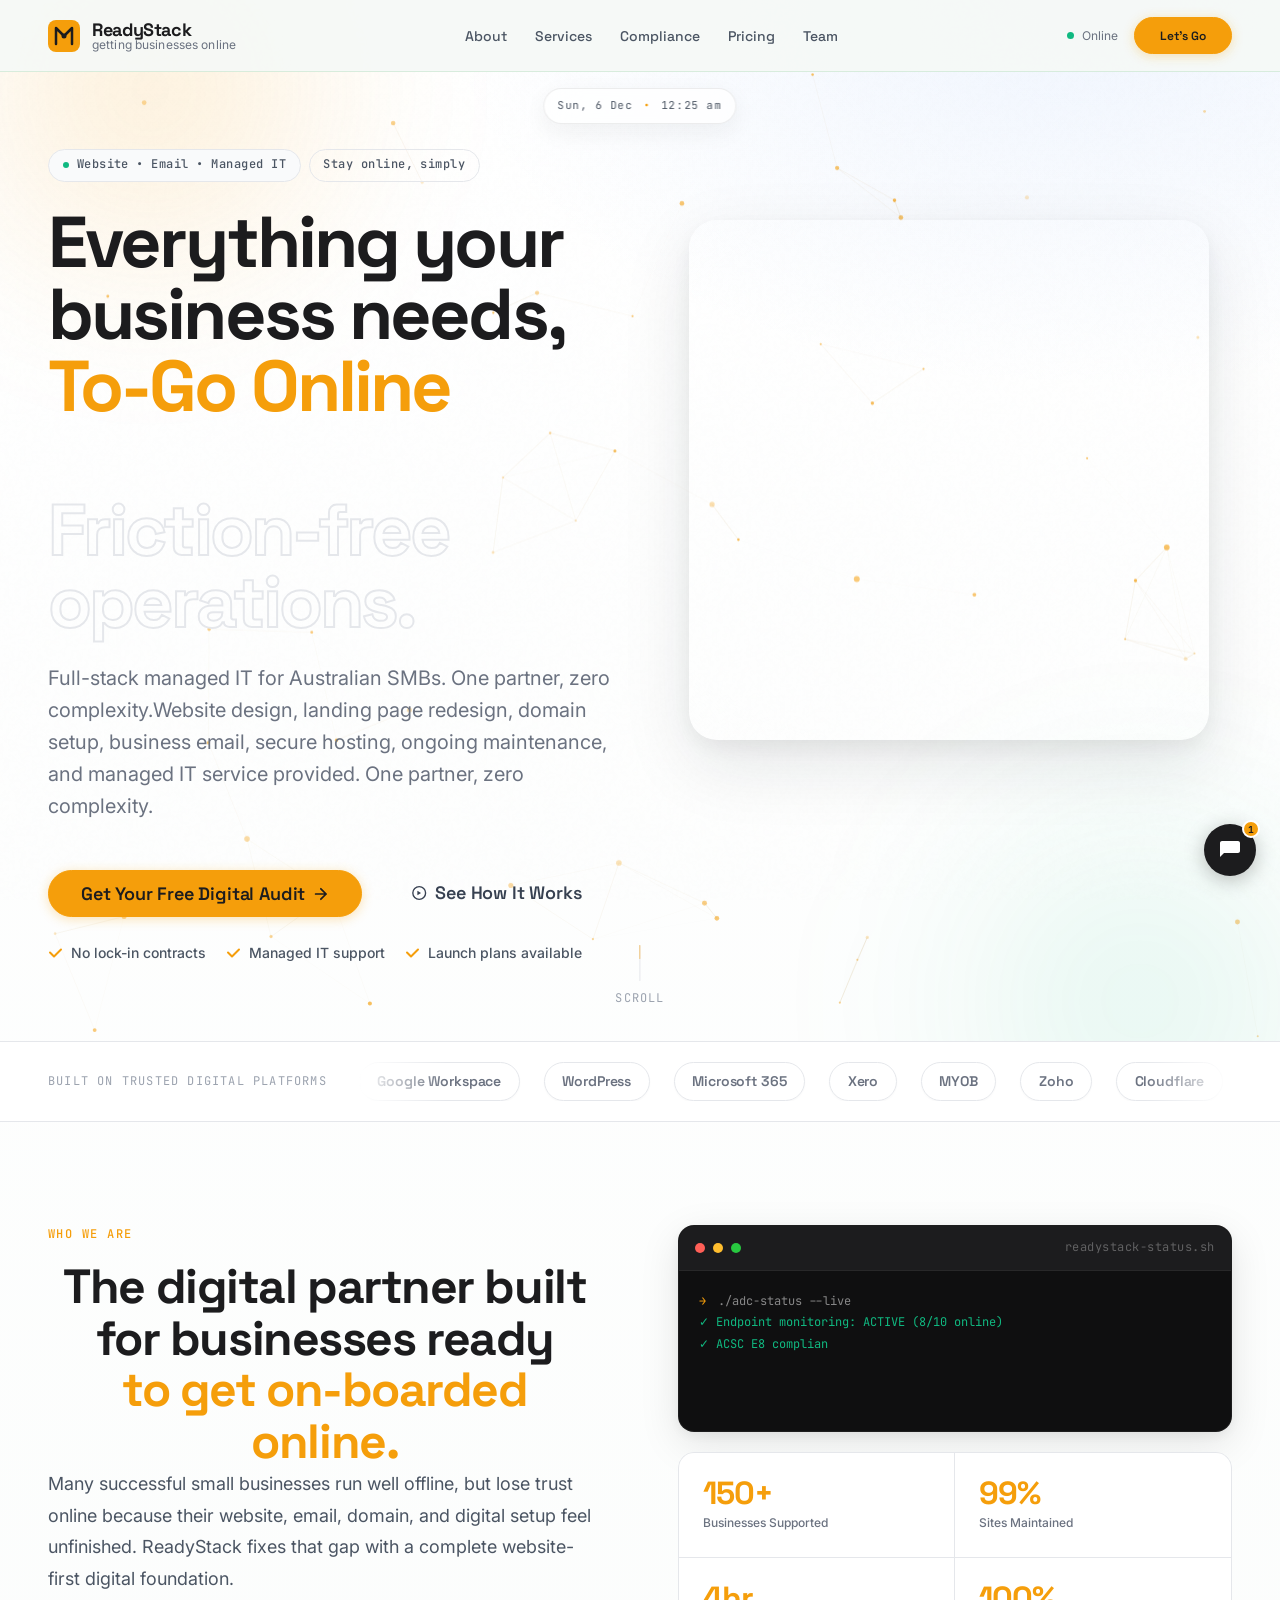
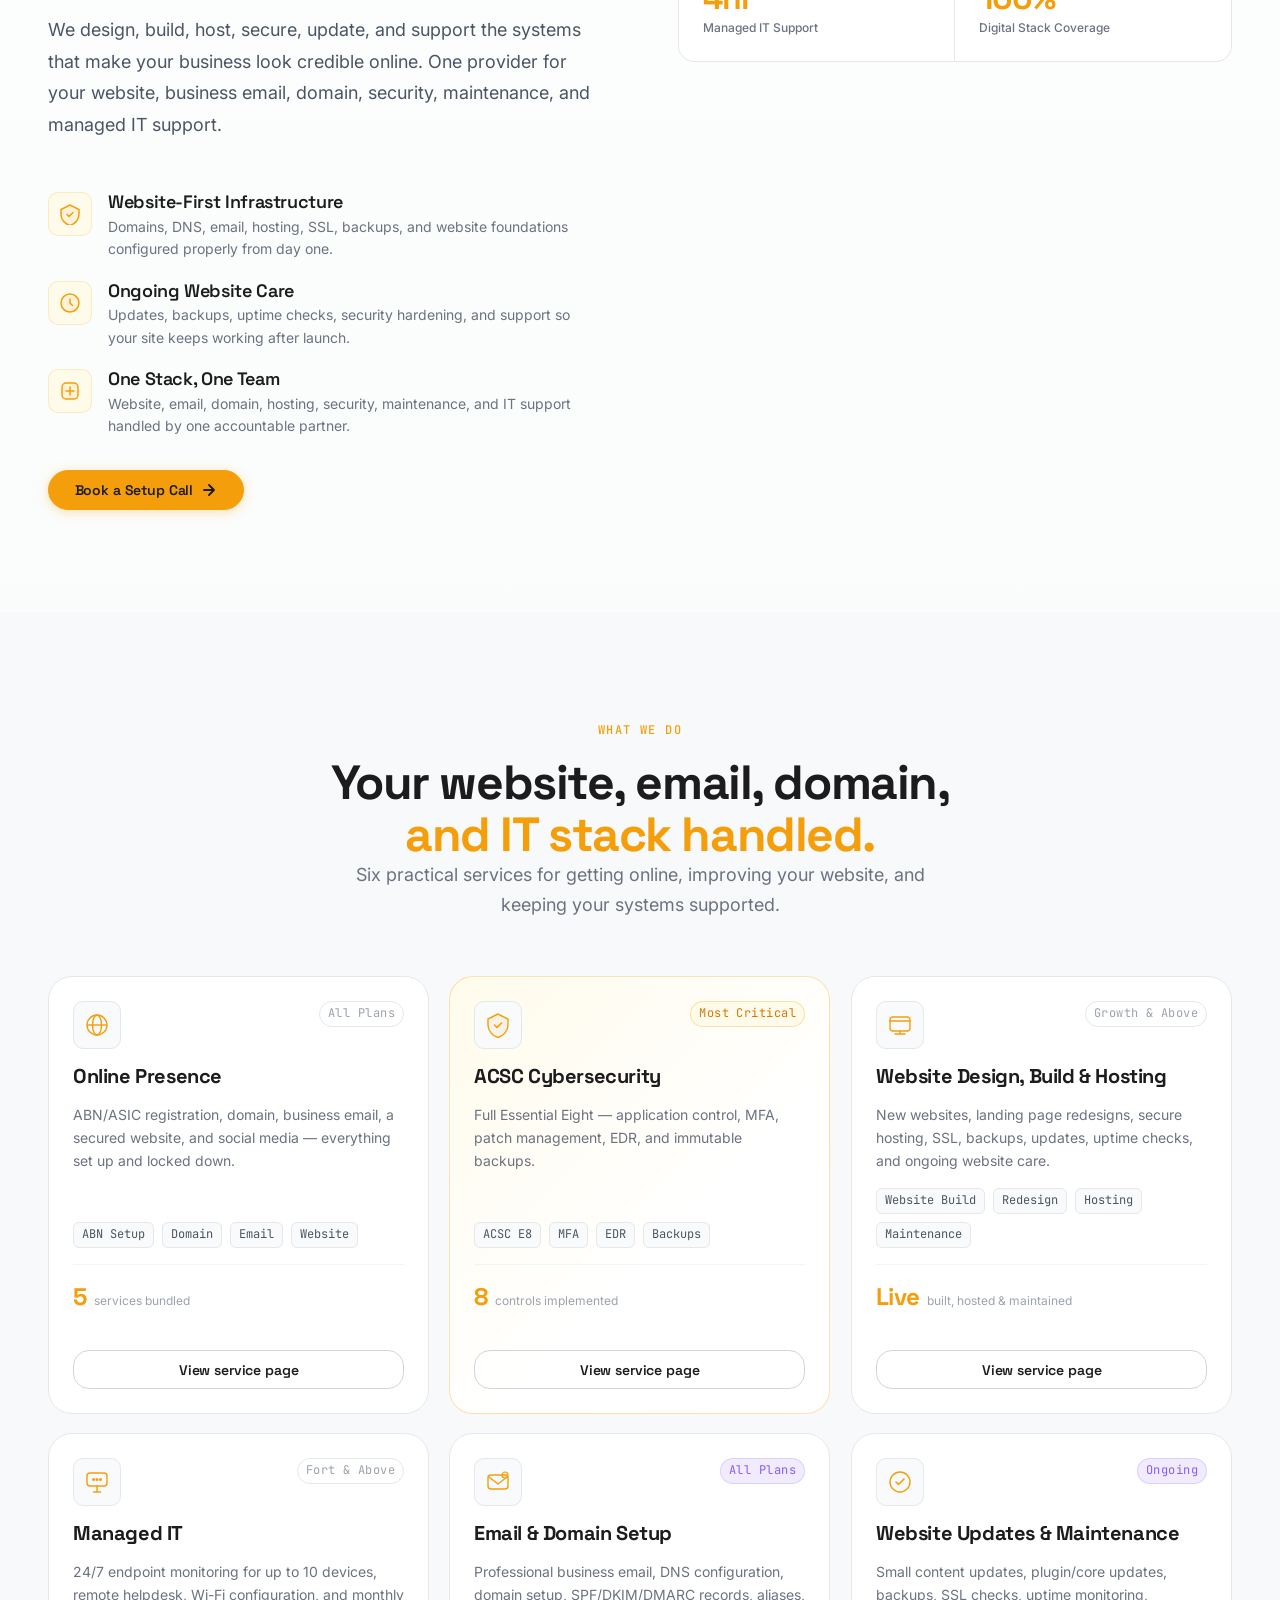
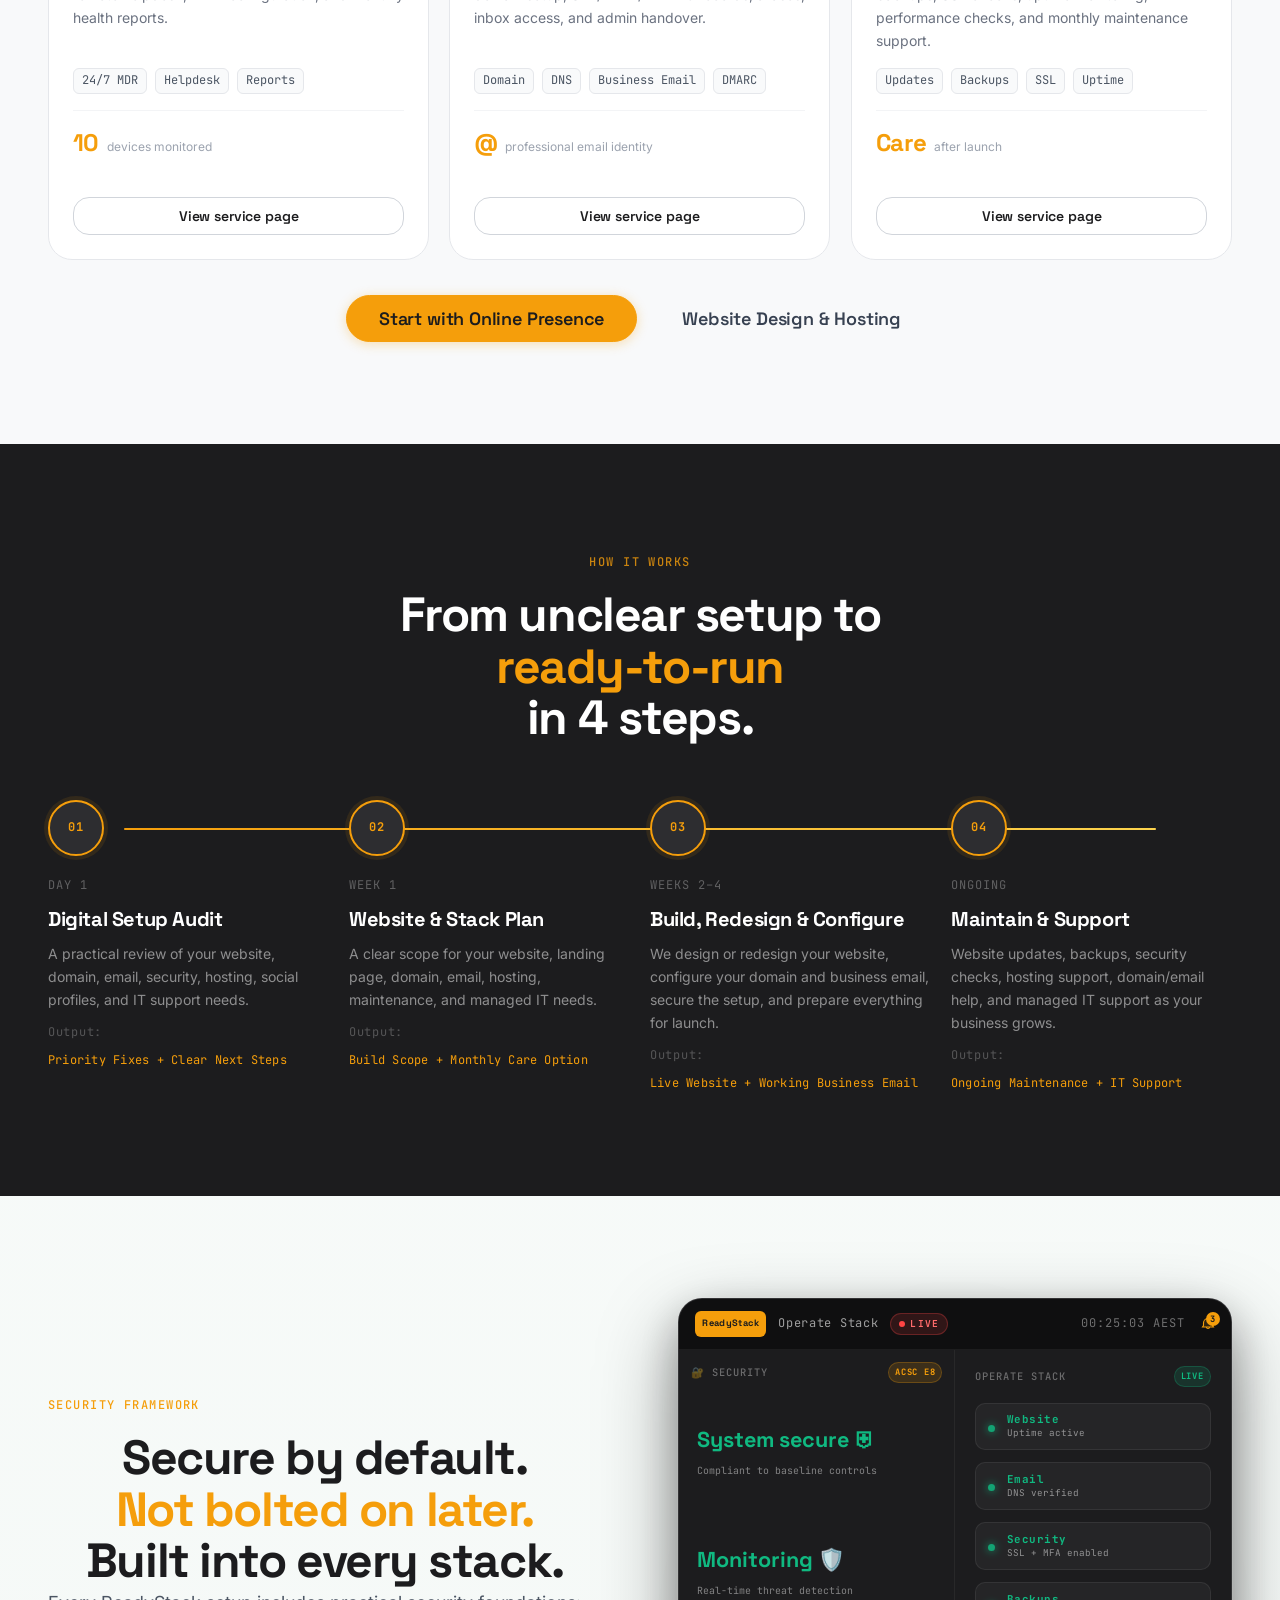
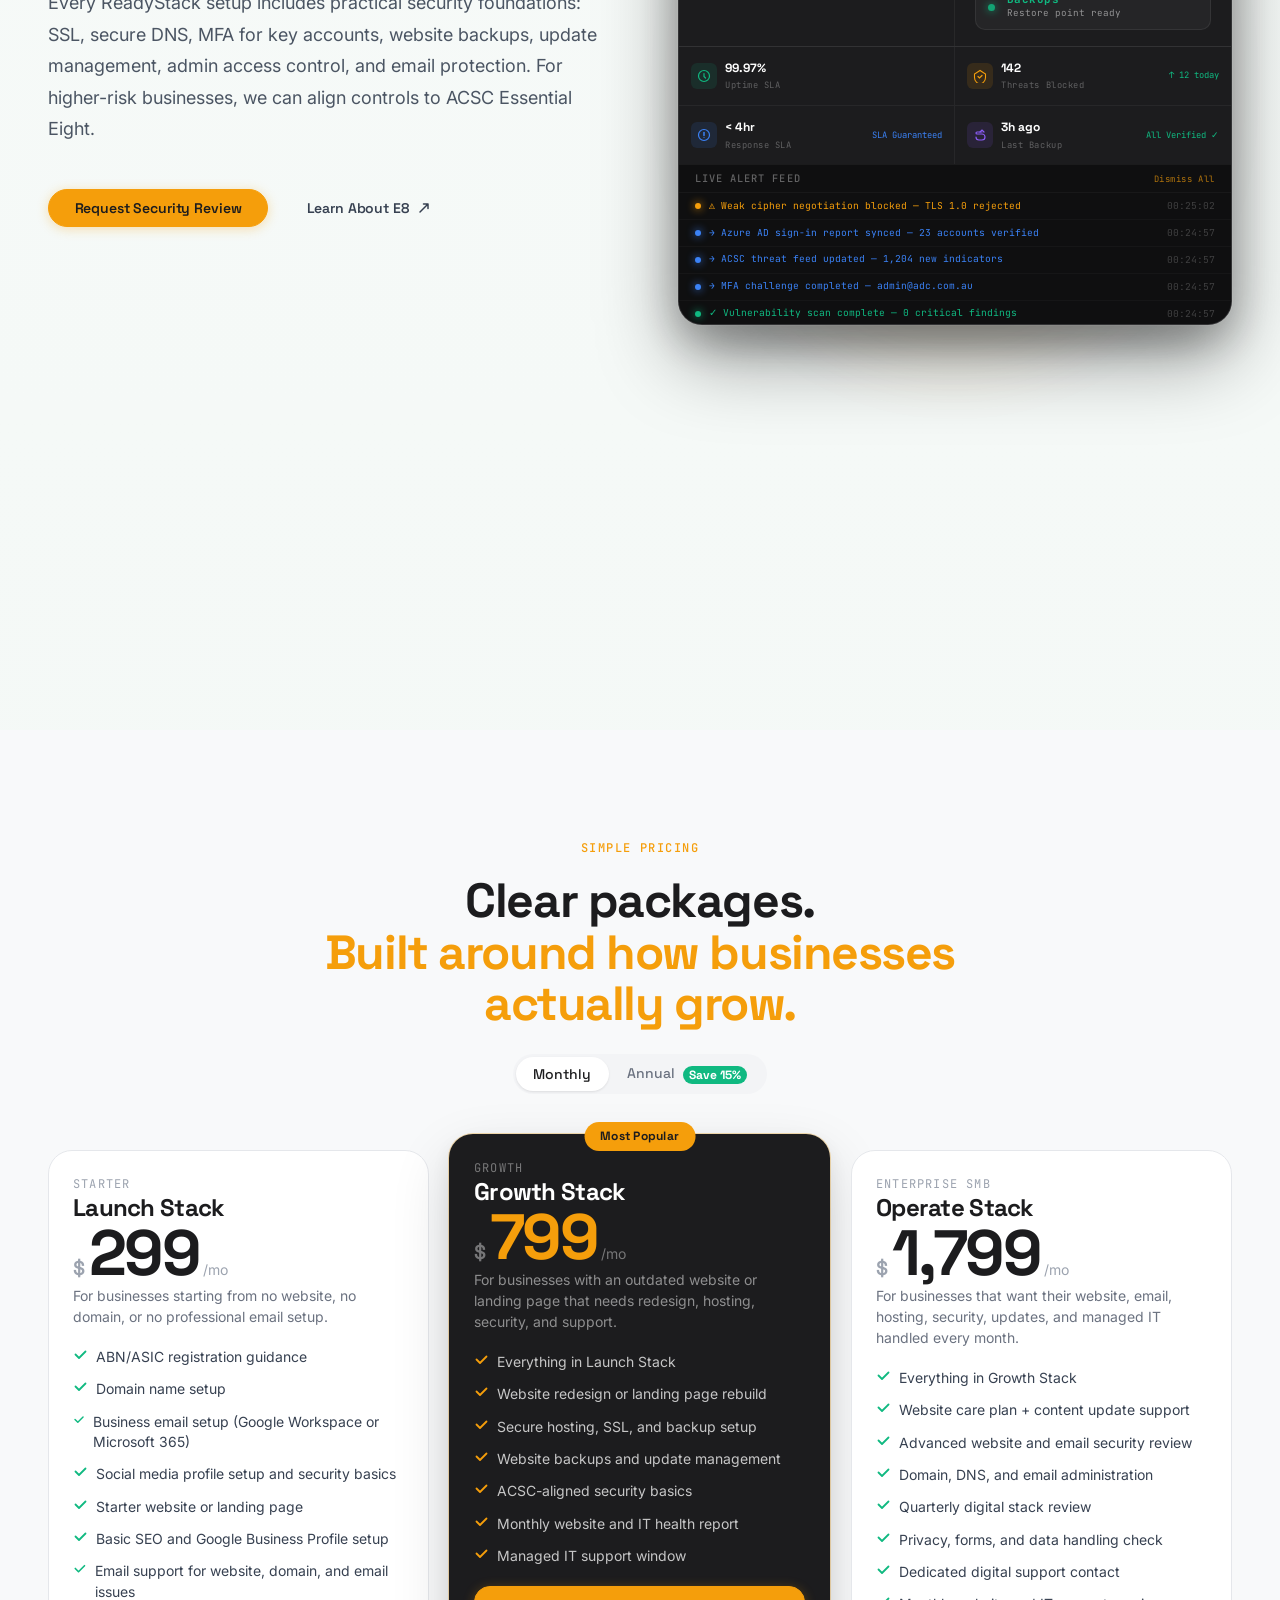
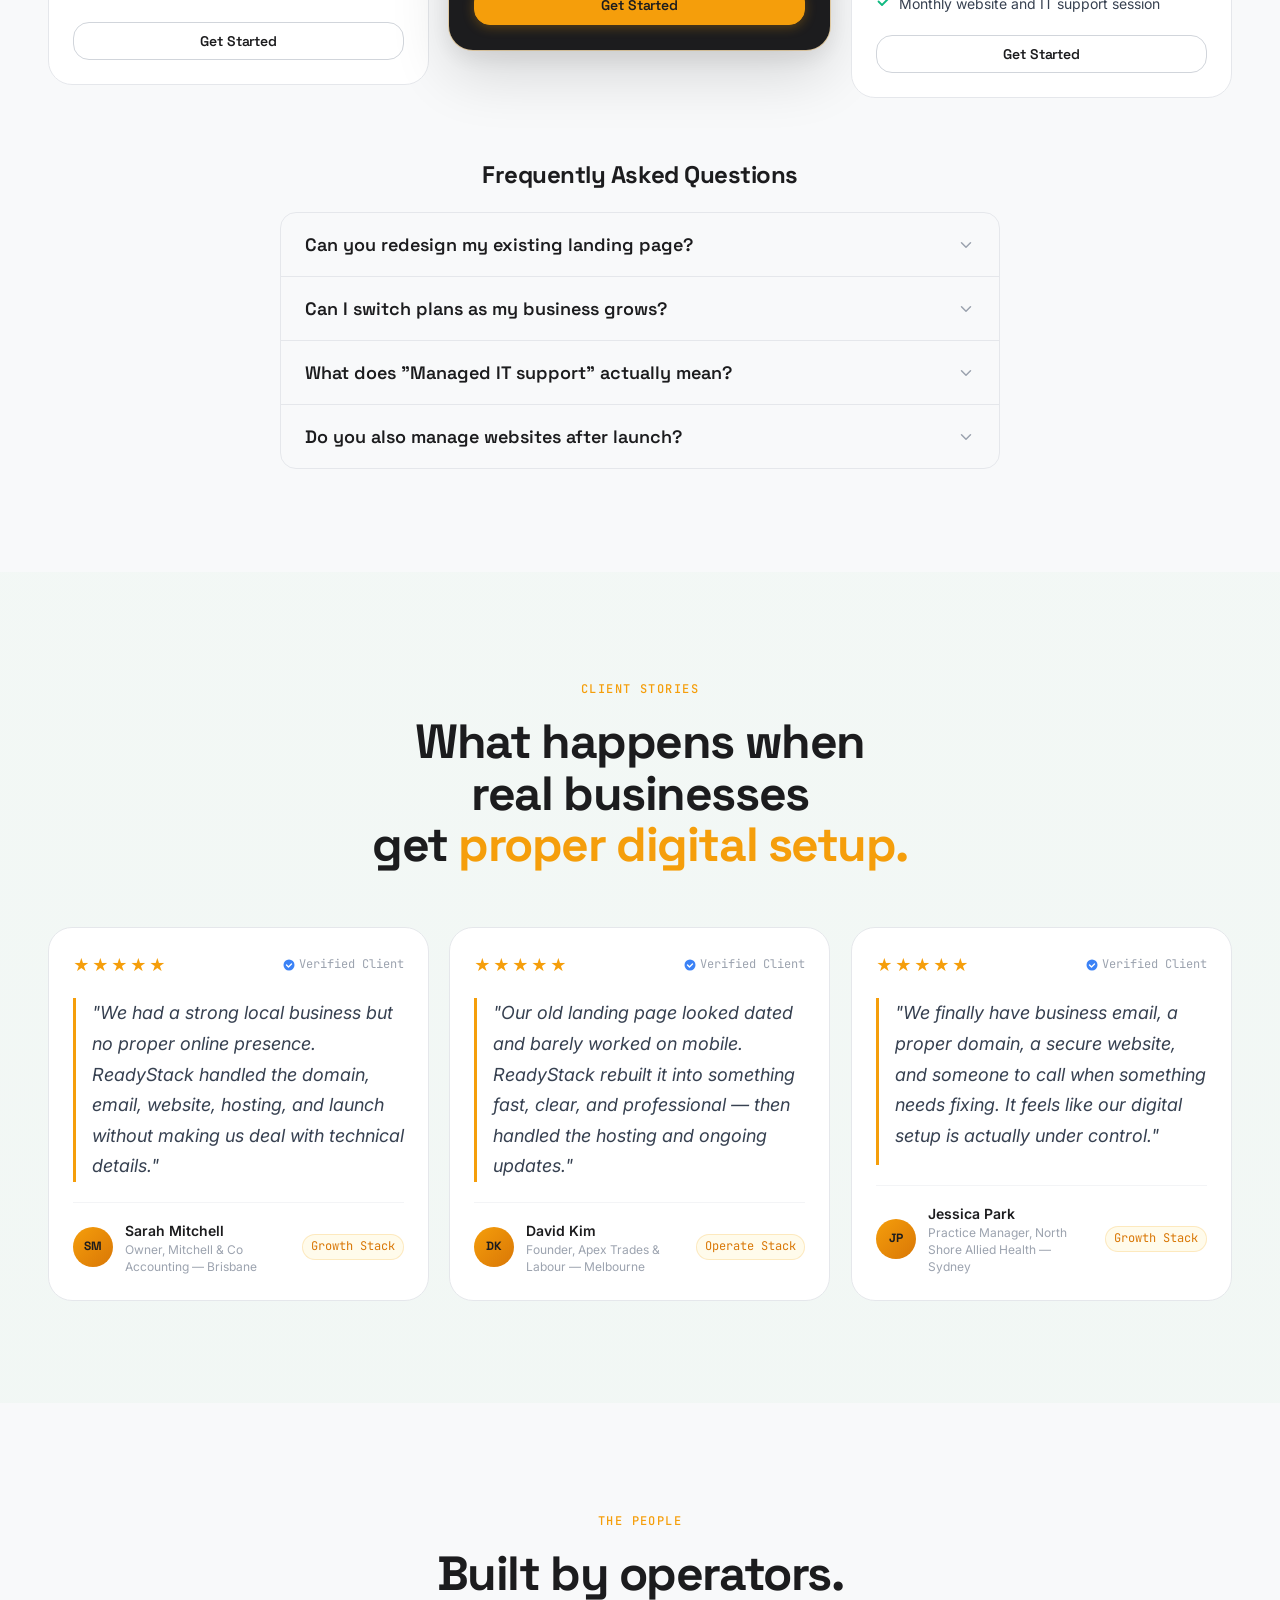
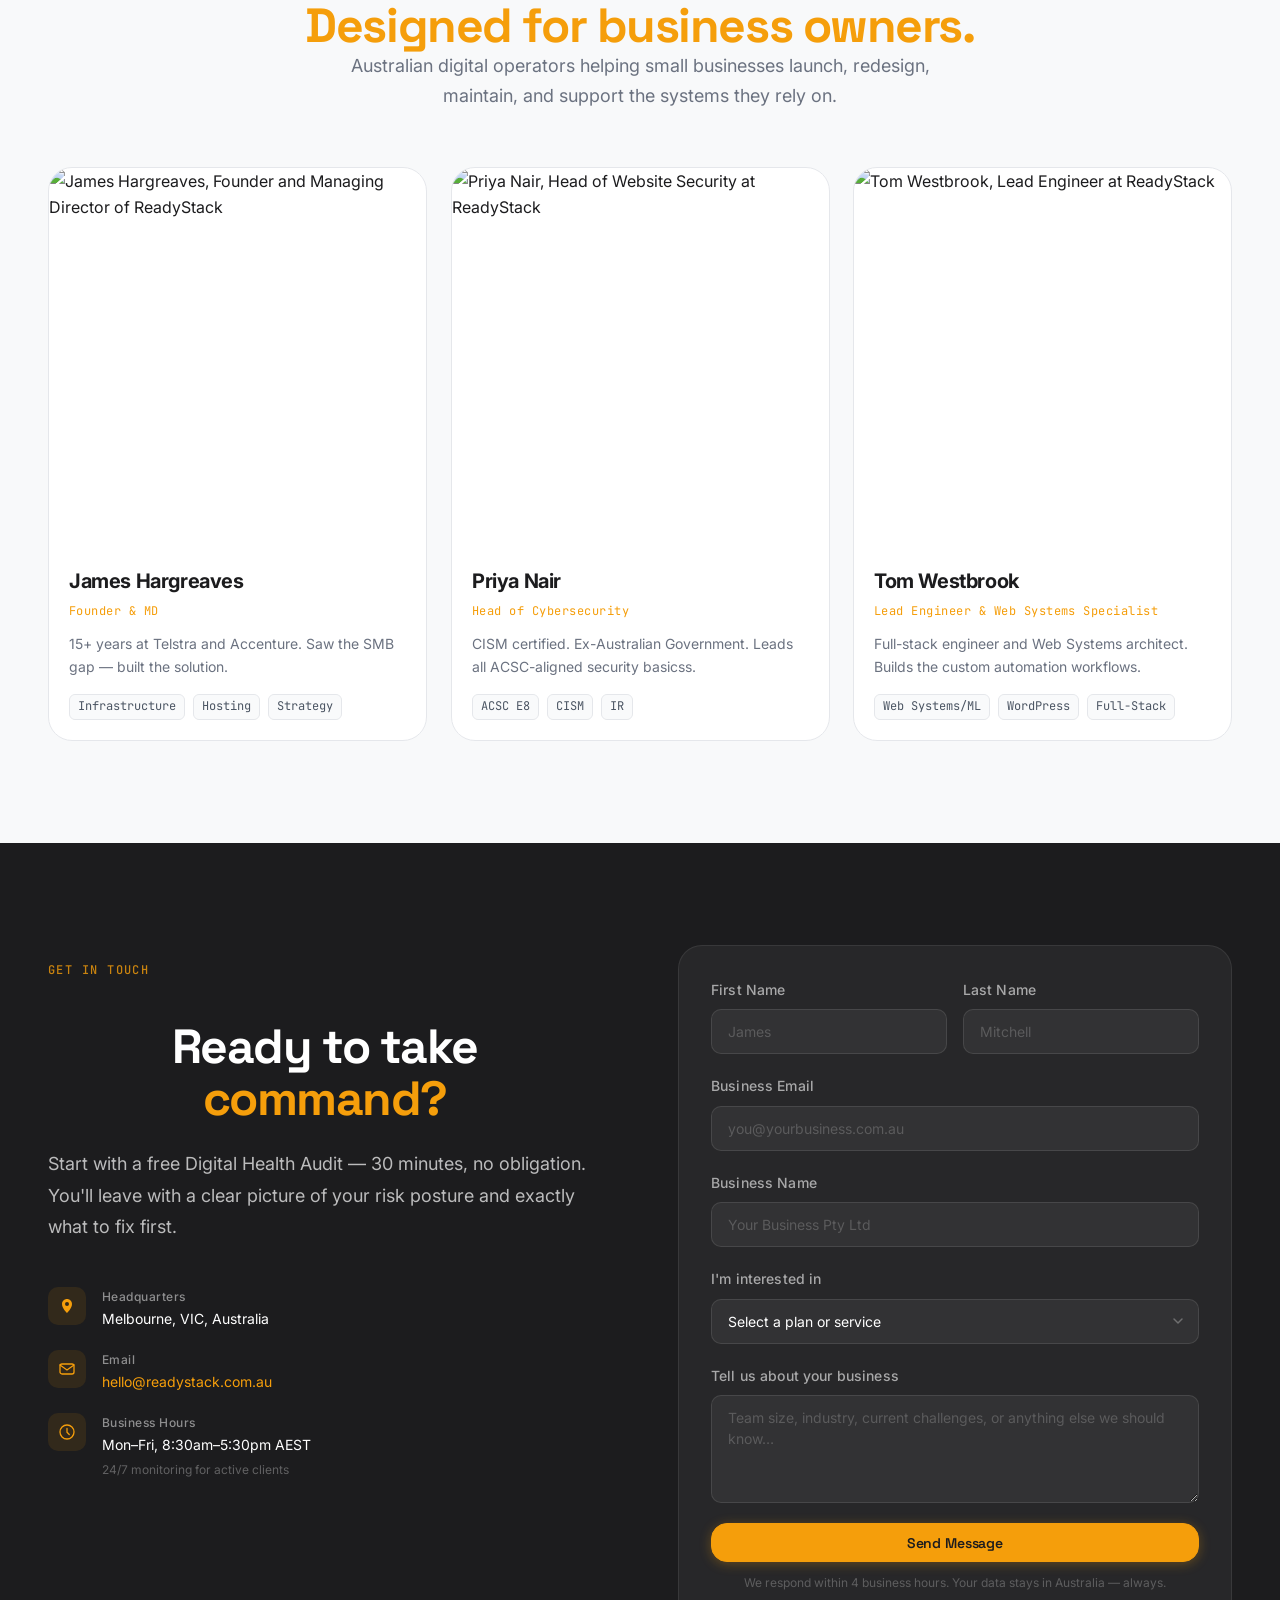
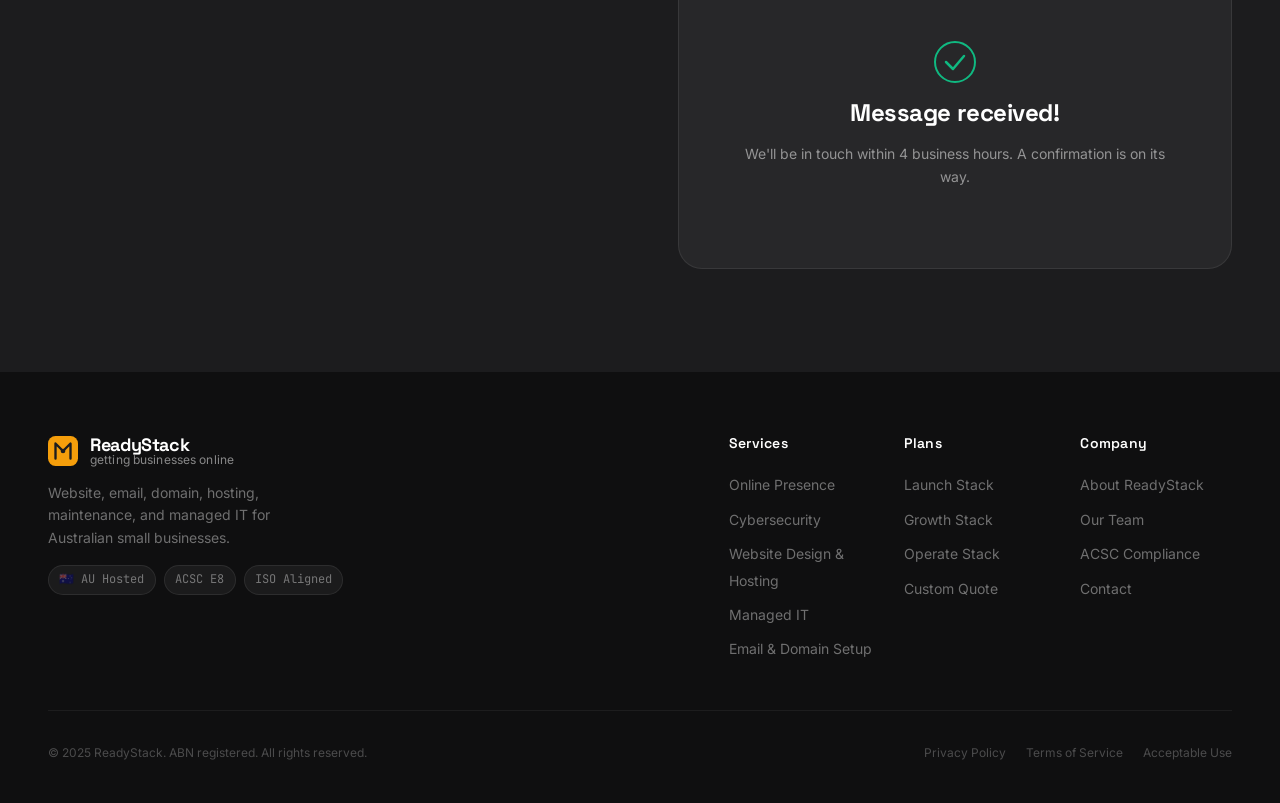
==== commit 54715aea: "Add files via upload" ====
--- a/index.html
+++ b/index.html
@@ -3,7 +3,7 @@
 <head>
   <meta charset="UTF-8">
   <meta name="viewport" content="width=device-width, initial-scale=1.0">
-  <meta name="description" content="Australia Digital Centre — Full-stack managed IT for Australian SMBs. ACSC Essential Eight compliance, 24/7 monitoring, cloud migration, and AI automation from $299/mo.">
+  <meta name="description" content="ReadyStack helps Australian small businesses get online, look professional, and stay supported — website design, landing page redesign, domain, business email, secure hosting, maintenance, and managed IT.">
   <meta name="theme-color" content="#F59E0B">
   <title>ReadyStack - Your Digital Future</title>
 
@@ -21,13 +21,61 @@
   {
     "@context": "https://schema.org",
     "@type": "Organization",
-    "name": "Australia Digital Centre",
-    "url": "https://australiandigitalcentre.com.au",
-    "description": "Full-stack managed IT services for Australian small businesses — ACSC compliant, Australian hosted.",
+    "name": "ReadyStack",
+    "url": "https://readystack.com.au",
+    "description": "Website design, domain, business email, secure hosting, maintenance, and managed IT for Australian small businesses.",
     "address": { "@type": "PostalAddress", "addressLocality": "Sydney", "addressRegion": "NSW", "addressCountry": "AU" },
-    "contactPoint": { "@type": "ContactPoint", "email": "hello@australiandigitalcentre.com.au", "contactType": "customer service", "areaServed": "AU" }
+    "contactPoint": { "@type": "ContactPoint", "email": "hello@readystack.com.au", "contactType": "customer service", "areaServed": "AU" }
   }
   </script>
+
+  <style>
+    .service-motion-section{overflow:hidden;}
+    .service-motion-grid{display:grid;grid-template-columns:1.05fr .95fr;gap:36px;align-items:center;}
+    .motion-card{position:relative;min-height:360px;border-radius:28px;background:linear-gradient(145deg,#ffffff,#f4f7fb);border:1px solid rgba(24,29,38,.1);box-shadow:0 22px 70px rgba(24,29,38,.12);padding:24px;overflow:hidden;}
+    .motion-card:before{content:"";position:absolute;inset:-40%;background:radial-gradient(circle at 30% 20%,rgba(245,158,11,.22),transparent 28%),radial-gradient(circle at 70% 65%,rgba(16,185,129,.18),transparent 24%);animation:floatGlow 8s ease-in-out infinite alternate;}
+    .browser-mock,.mail-mock,.speed-mock,.care-mock{position:relative;z-index:1;background:#fff;border:1px solid rgba(24,29,38,.1);border-radius:18px;box-shadow:0 12px 34px rgba(24,29,38,.1);overflow:hidden;}
+    .mock-top{display:flex;gap:7px;align-items:center;padding:12px 14px;background:#F8F9FA;border-bottom:1px solid rgba(24,29,38,.08);}
+    .mock-dot{width:9px;height:9px;border-radius:999px;background:#E5E7EB;}.mock-dot:nth-child(1){background:#ff6961}.mock-dot:nth-child(2){background:#f7c948}.mock-dot:nth-child(3){background:#10B981}
+    .mock-body{padding:20px;}
+    .mock-hero-line{height:14px;border-radius:999px;background:#1C1C1E;margin-bottom:12px;animation:pulseLine 2.6s ease-in-out infinite;}.mock-hero-line.short{width:62%;background:#F59E0B}.mock-copy-line{height:9px;border-radius:999px;background:#E5E7EB;margin:9px 0;width:86%;}.mock-copy-line:nth-child(odd){width:72%;}
+    .mock-cta{width:112px;height:34px;border-radius:12px;background:#1C1C1E;margin-top:18px;box-shadow:0 8px 20px rgba(24,29,38,.18);}
+    .floating-chip{position:absolute;z-index:2;background:#fff;border:1px solid rgba(24,29,38,.1);border-radius:999px;padding:10px 13px;font-size:13px;font-weight:700;color:#1C1C1E;box-shadow:0 10px 30px rgba(24,29,38,.12);animation:floatChip 4.5s ease-in-out infinite;}
+    .chip-a{left:20px;bottom:30px}.chip-b{right:20px;top:38px;animation-delay:.8s}.chip-c{right:38px;bottom:58px;animation-delay:1.4s}
+    .offer-grid{display:grid;grid-template-columns:repeat(3,minmax(0,1fr));gap:22px;margin-top:34px;}
+    .offer-card{position:relative;border-radius:22px;background:#fff;border:1px solid rgba(24,29,38,.1);box-shadow:0 14px 36px rgba(24,29,38,.08);padding:24px;overflow:hidden;}
+    .offer-card:after{content:"";position:absolute;right:-50px;top:-50px;width:140px;height:140px;border-radius:999px;background:rgba(245,158,11,.08);}
+    .offer-kicker{font-size:12px;letter-spacing:.08em;text-transform:uppercase;color:#6B7280;font-weight:800;margin-bottom:8px;}
+    .offer-price{font-size:34px;line-height:1;font-weight:800;color:#1C1C1E;margin-bottom:10px;}
+    .offer-note{color:#6B7280;font-size:14px;margin-bottom:18px;}
+    .mini-graphic{height:88px;border-radius:16px;background:#F8F9FA;border:1px solid rgba(24,29,38,.08);position:relative;overflow:hidden;margin-bottom:18px;}
+    .mini-graphic .bar{position:absolute;height:8px;border-radius:999px;background:#F59E0B;left:16px;animation:barGrow 3s ease-in-out infinite;}.mini-graphic .bar:nth-child(1){top:22px;width:70%;}.mini-graphic .bar:nth-child(2){top:42px;width:48%;background:#10B981;animation-delay:.4s}.mini-graphic .bar:nth-child(3){top:62px;width:58%;background:#1C1C1E;animation-delay:.8s}
+    .page-pill-row{display:flex;flex-wrap:wrap;gap:10px;margin-top:18px}.page-pill{padding:9px 12px;border-radius:999px;background:#fff;border:1px solid rgba(24,29,38,.1);font-size:13px;color:#1C1C1E;font-weight:700;}
+    @keyframes floatGlow{to{transform:translate3d(30px,20px,0) rotate(8deg)}}
+    @keyframes pulseLine{50%{opacity:.55;transform:scaleX(.94)}}
+    @keyframes floatChip{50%{transform:translateY(-10px)}}
+    @keyframes barGrow{50%{transform:scaleX(.72);transform-origin:left}}
+    @media(max-width:900px){.service-motion-grid,.offer-grid{grid-template-columns:1fr}}
+  .svc-actions{margin-top:18px}.svc-card .btn{position:relative;z-index:2}.svc-card{display:flex;flex-direction:column}.svc-card .svc-metric{margin-top:auto}.service-index-cta{display:flex;justify-content:center;margin-top:34px;gap:12px;flex-wrap:wrap}
+
+    .compliance-dashboard{position:relative;width:100%;}
+    .compliance-dashboard .dashboard-frame{max-width:100%;}
+    .compliance-dashboard .dash-body{display:grid;grid-template-columns:1fr 1fr;gap:1px;background:rgba(255,255,255,.05);}
+    .dash-operate-panel{padding:1rem 1.25rem;}
+    .operate-stack-mini{display:grid;gap:.75rem;margin-top:1rem;}
+    .operate-mini-item{display:flex;align-items:center;gap:.75rem;padding:.65rem .75rem;border-radius:var(--radius-md);background:rgba(255,255,255,.045);border:1px solid rgba(255,255,255,.07);}
+    .operate-dot{width:7px;height:7px;border-radius:999px;background:var(--green);box-shadow:0 0 8px var(--green);flex-shrink:0;}
+    .operate-mini-item strong{display:block;font-family:var(--font-mono);font-size:.68rem;color:var(--green);letter-spacing:.04em;}
+    .operate-mini-item span{display:block;margin-top:.15rem;font-family:var(--font-mono);font-size:.62rem;color:rgba(255,255,255,.55);}
+    @media(max-width:900px){.compliance-dashboard .dash-body{grid-template-columns:1fr;}}
+
+    .hero-visual{display:flex;justify-content:center;align-items:center;min-height:520px;}
+    .hero-robot{position:relative;width:min(520px,42vw);height:520px;overflow:hidden;border-radius:28px;}
+    .hero-robot iframe{width:100%;height:100%;border:0;}
+    @media(max-width:900px){.hero-visual{min-height:360px}.hero-robot{width:100%;height:360px}}
+
+</style>
+
 </head>
 <body>
 
@@ -49,7 +97,7 @@
         <span>ReadyStack</span>
       </div>
       <div class="loader-track"><div class="loader-bar" id="loader-bar"></div></div>
-      <div class="loader-label" id="loader-label">Initialising command centre…</div>
+      <div class="loader-label" id="loader-label">Preparing your digital stack…</div>
     </div>
   </div>
 
@@ -60,7 +108,7 @@
     <nav id="nav" role="navigation" aria-label="Primary navigation">
       <div class="nav-inner">
 
-        <a href="#hero" class="nav-logo" aria-label="Australia Digital Centre home">
+        <a href="#hero" class="nav-logo" aria-label="ReadyStack home">
           <div class="logo-mark" aria-hidden="true">
             <svg width="32" height="32" viewBox="0 0 32 32" fill="none">
               <rect width="32" height="32" rx="8" fill="#F59E0B"/>
@@ -88,7 +136,7 @@
             <span class="status-text">Online</span>
           </div>
           <a href="#contact" class="btn btn-amber btn-sm">Let's Go</a>
-          <button class="nav-hamburger" id="nav-toggle"
+          <button type="button" class="nav-hamburger" id="nav-toggle"
             aria-label="Open navigation menu" aria-expanded="false" aria-controls="mobile-menu">
             <span></span><span></span><span></span>
           </button>
@@ -118,8 +166,14 @@
   <!-- ══════════════════════════════════
        HERO · Kinetic Dashboard
   ══════════════════════════════════ -->
-  <section id="hero" aria-label="Hero — Command Centre dashboard preview">
+  <section id="hero" aria-label="Hero — Operate Stack dashboard preview">
     <canvas id="hero-particles" aria-hidden="true"></canvas>
+
+    <div class="hero-live-strip">
+     <span id="live-date">--</span>
+     <span class="live-separator">•</span>
+     <span id="live-time">--:--</span>
+  </div>
 
     <div class="hero-inner">
 
@@ -128,20 +182,21 @@
         <div class="hero-eyebrow">
           <span class="eyebrow-pill">
             <span class="eyebrow-dot" aria-hidden="true"></span>
-            ACSC Essential Eight Certified
+            Website • Email • Managed IT
           </span>
-          <span class="eyebrow-pill eyebrow-pill-ghost">🖥️ Stay Online, Simply</span>
+          <span class="eyebrow-pill eyebrow-pill-ghost">Stay online, simply</span>
         </div>
 
         <h1 class="hero-headline">
           Everything your business needs,<br>
-          <span class="headline-amber">Command</span><br>
-          <span class="headline-outline">Friction‑free operations partner.</span>
+          <span class="headline-amber">To-Go Online </span><br>
+          <span class="headline-outline">Friction-free operations.</span>
         </h1>
 
         <p class="hero-sub">
-          Full-stack managed IT for Australian SMBs. From your first ABN
-          to custom AI workflows. One partner, zero complexity.
+          Full-stack managed IT for Australian SMBs. One partner, zero complexity.Website design, landing page redesign, domain setup, business email,
+          secure hosting, ongoing maintenance, and managed IT service provided.
+          One partner, zero complexity.
         </p>
 
         <div class="hero-ctas">
@@ -167,158 +222,22 @@
           </div>
           <div class="proof-item">
             <svg width="15" height="15" viewBox="0 0 15 15" fill="none" aria-hidden="true"><path d="M2 7.5l4 4 7-7" stroke="#F59E0B" stroke-width="2" stroke-linecap="round" stroke-linejoin="round"/></svg>
-            4-hour response SLA
+            Managed IT support
           </div>
           <div class="proof-item">
             <svg width="15" height="15" viewBox="0 0 15 15" fill="none" aria-hidden="true"><path d="M2 7.5l4 4 7-7" stroke="#F59E0B" stroke-width="2" stroke-linecap="round" stroke-linejoin="round"/></svg>
-            From $299 / month
-          </div>
-        </div>
-      </div>
-
-      <!-- Right: Live Dashboard Mockup -->
-      <div class="hero-dashboard" role="img" aria-label="Live infrastructure monitoring dashboard mockup">
-        <div class="dashboard-frame">
-
-          <!-- Top bar -->
-          <div class="dash-topbar">
-            <div class="dash-brand">
-              <div class="dash-brand-mark" aria-hidden="true">ADC</div>
-              <span class="dash-brand-label">Command Centre</span>
-              <div class="dash-live-badge">
-                <span class="live-dot" aria-hidden="true"></span>
-                LIVE
-              </div>
-            </div>
-            <div class="dash-topbar-right" aria-hidden="true">
-              <span class="dash-clock" id="dash-clock">--:--:--</span>
-              <div class="dash-notif">
-                <svg width="14" height="14" viewBox="0 0 14 14" fill="none">
-                  <path d="M7 1.5C4.52 1.5 2.5 3.52 2.5 6v2.5L1.5 10h11l-1-1.5V6C11.5 3.52 9.48 1.5 7 1.5z" stroke="#F59E0B" stroke-width="1.1" fill="rgba(245,158,11,.15)"/>
-                  <path d="M5.5 10c0 .83.67 1.5 1.5 1.5s1.5-.67 1.5-1.5" stroke="#F59E0B" stroke-width="1.1"/>
-                </svg>
-                <span class="notif-count" id="notif-count">3</span>
-              </div>
-            </div>
-          </div>
-
-          <!-- Main body: network + right col -->
-          <div class="dash-body">
-
-            <div class="dash-panel dash-network-panel">
-              <div class="panel-topbar">
-                <span class="panel-title">Network Topology</span>
-                <span class="panel-badge panel-badge-green">Secure</span>
-              </div>
-              <canvas id="network-canvas" role="img" aria-label="Animated network topology showing connected endpoints"></canvas>
-            </div>
-
-            <div class="dash-right-col">
-              <div class="dash-panel dash-score-panel">
-                <div class="panel-topbar">
-                  <span class="panel-title">Security Score</span>
-                  <span class="panel-badge panel-badge-amber">ACSC E8</span>
-                </div>
-                <div class="score-ring-wrap">
-                  <canvas id="score-ring" width="110" height="110" role="img" aria-label="Security score 87 out of 100"></canvas>
-                  <div class="score-overlay" aria-hidden="true">
-                    <span class="score-num" id="score-display">87</span>
-                    <span class="score-denom">/100</span>
-                  </div>
-                </div>
-                <div class="score-label">Maturity Level 2</div>
-              </div>
-
-              <div class="dash-panel dash-endpoints-panel">
-                <div class="panel-topbar">
-                  <span class="panel-title">Endpoints</span>
-                  <span class="panel-count"><span id="ep-online">8</span>/10 Online</span>
-                </div>
-                <div class="endpoint-list" id="endpoint-list" aria-live="polite">
-                  <!-- Populated by dashboard.js -->
-                </div>
-              </div>
-            </div>
-
-          </div>
-
-          <!-- Metrics strip -->
-          <div class="dash-metrics-strip">
-
-            <div class="dash-metric">
-              <div class="metric-icon-wrap metric-green" aria-hidden="true">
-                <svg width="14" height="14" viewBox="0 0 14 14" fill="none">
-                  <circle cx="7" cy="7" r="5.5" stroke="#10B981" stroke-width="1.2"/>
-                  <path d="M7 4.5v3l1.5 1.5" stroke="#10B981" stroke-width="1.2" stroke-linecap="round"/>
-                </svg>
-              </div>
-              <div class="metric-body">
-                <div class="metric-val">99.97%</div>
-                <div class="metric-lbl">Uptime SLA</div>
-              </div>
-              <svg class="metric-spark" id="spark-uptime" width="50" height="24" aria-hidden="true"></svg>
-            </div>
-
-            <div class="dash-metric">
-              <div class="metric-icon-wrap metric-amber" aria-hidden="true">
-                <svg width="14" height="14" viewBox="0 0 14 14" fill="none">
-                  <path d="M7 1.5L1.5 5v3.5c0 3.12 2.5 6 5.5 6.5 3-.5 5.5-3.38 5.5-6.5V5L7 1.5z" stroke="#F59E0B" stroke-width="1.1" fill="none"/>
-                  <path d="M5 7.5l1.5 1.5 2.5-2.5" stroke="#F59E0B" stroke-width="1.2" stroke-linecap="round"/>
-                </svg>
-              </div>
-              <div class="metric-body">
-                <div class="metric-val" id="threats-count">142</div>
-                <div class="metric-lbl">Threats Blocked</div>
-              </div>
-              <div class="metric-trend trend-up">↑ 12 today</div>
-            </div>
-
-            <div class="dash-metric">
-              <div class="metric-icon-wrap metric-blue" aria-hidden="true">
-                <svg width="14" height="14" viewBox="0 0 14 14" fill="none">
-                  <circle cx="7" cy="7" r="5.5" stroke="#3B82F6" stroke-width="1.2"/>
-                  <path d="M7 4.5v3" stroke="#3B82F6" stroke-width="1.5" stroke-linecap="round"/>
-                  <circle cx="7" cy="9.5" r=".6" fill="#3B82F6"/>
-                </svg>
-              </div>
-              <div class="metric-body">
-                <div class="metric-val">&lt; 4hr</div>
-                <div class="metric-lbl">Response SLA</div>
-              </div>
-              <div class="metric-trend trend-neutral">SLA Guaranteed</div>
-            </div>
-
-            <div class="dash-metric">
-              <div class="metric-icon-wrap metric-purple" aria-hidden="true">
-                <svg width="14" height="14" viewBox="0 0 14 14" fill="none">
-                  <path d="M3 9c0 1.66 1.34 3 3 3h3c1.66 0 3-1.34 3-3S10.66 6 9 6H4a1 1 0 010-2h5" stroke="#8B5CF6" stroke-width="1.2" stroke-linecap="round" fill="none"/>
-                  <path d="M11 4L9 2 7 4" stroke="#8B5CF6" stroke-width="1.2" stroke-linecap="round"/>
-                </svg>
-              </div>
-              <div class="metric-body">
-                <div class="metric-val">3h ago</div>
-                <div class="metric-lbl">Last Backup</div>
-              </div>
-              <div class="metric-trend trend-good">All Verified ✓</div>
-            </div>
-
-          </div>
-
-          <!-- Alert feed -->
-          <div class="dash-alert-feed">
-            <div class="alert-feed-header">
-              <span class="panel-title">Live Alert Feed</span>
-              <button class="alert-clear-btn" id="alert-clear" aria-label="Dismiss all alerts">Dismiss All</button>
-            </div>
-            <div class="alert-feed-list" id="alert-feed" aria-live="polite" aria-label="Security alert feed">
-              <!-- Populated by dashboard.js -->
-            </div>
-          </div>
-
-        </div><!-- /dashboard-frame -->
-
-        <div class="dashboard-glow" aria-hidden="true"></div>
-        <div class="dashboard-reflection" aria-hidden="true"></div>
+            Launch plans available
+          </div>
+        </div>
+      </div>
+
+      <!-- Right: robot -->
+      <div class="hero-visual">
+        <div class="hero-robot">
+          <video class="hero-video" autoplay muted loop playsinline>
+            <source src="assets/video/hero-animation.mp4" type="video/mp4">
+          </video>
+        </div>
       </div>
 
     </div><!-- /hero-inner -->
@@ -329,38 +248,37 @@
     </div>
   </section>
 
-
   <!-- ══════════════════════════════════
        TRUST STRIP
   ══════════════════════════════════ -->
   <section id="trust" aria-label="Technology partners">
     <div class="trust-inner">
-      <p class="trust-label">Powered by industry leaders</p>
+      <p class="trust-label">Built on trusted digital platforms</p>
       <div class="marquee-outer" aria-hidden="true">
         <div class="marquee-track">
           <div class="marquee-set">
-            <span class="partner-chip">Microsoft Azure</span>
-            <span class="partner-chip">AWS</span>
+            <span class="partner-chip">Google Workspace</span>
+            <span class="partner-chip">WordPress</span>
             <span class="partner-chip">Microsoft 365</span>
             <span class="partner-chip">Xero</span>
             <span class="partner-chip">MYOB</span>
             <span class="partner-chip">Zoho</span>
             <span class="partner-chip">Cloudflare</span>
-            <span class="partner-chip">Veeam</span>
-            <span class="partner-chip">Intune</span>
-            <span class="partner-chip">Defender</span>
+            <span class="partner-chip">cPanel</span>
+            <span class="partner-chip">Microsoft 365 Admin</span>
+            <span class="partner-chip">Cloudflare Security</span>
           </div>
           <div class="marquee-set" aria-hidden="true">
-            <span class="partner-chip">Microsoft Azure</span>
-            <span class="partner-chip">AWS</span>
+            <span class="partner-chip">Google Workspace</span>
+            <span class="partner-chip">WordPress</span>
             <span class="partner-chip">Microsoft 365</span>
             <span class="partner-chip">Xero</span>
             <span class="partner-chip">MYOB</span>
             <span class="partner-chip">Zoho</span>
             <span class="partner-chip">Cloudflare</span>
-            <span class="partner-chip">Veeam</span>
-            <span class="partner-chip">Intune</span>
-            <span class="partner-chip">Defender</span>
+            <span class="partner-chip">cPanel</span>
+            <span class="partner-chip">Microsoft 365 Admin</span>
+            <span class="partner-chip">Cloudflare Security</span>
           </div>
         </div>
       </div>
@@ -378,19 +296,19 @@
         <div class="about-copy reveal">
           <div class="eyebrow">Who We Are</div>
           <h2 id="about-heading" class="section-h2">
-            The IT partner built<br>
-            <span class="text-amber">exclusively</span> for<br>
-            Australian SMBs.
+            The digital partner built<br>
+            for businesses ready<br>
+            <span class="text-amber">to get on-boarded online.</span>
           </h2>
           <p class="body-copy">
-            We exist in the gap between enterprise IT — too expensive — and consumer tech
-            — too vulnerable. For businesses with 1–20 employees, we're the full digital
-            stack: from your first ABN all the way to custom AI automation.
+            Many successful small businesses run well offline, but lose trust online because
+            their website, email, domain, and digital setup feel unfinished. ReadyStack
+            fixes that gap with a complete website-first digital foundation.
           </p>
           <p class="body-copy">
-            Melbourne-headquartered. Australian-hosted. Zero lock-in. One vendor for
-            everything means one point of accountability, one monthly invoice, and one
-            team that actually knows your business.
+            We design, build, host, secure, update, and support the systems that make your
+            business look credible online. One provider for your website, business email,
+            domain, security, maintenance, and managed IT support.
           </p>
 
           <div class="pillars">
@@ -402,8 +320,8 @@
                 </svg>
               </div>
               <div>
-                <h3>Sovereign Infrastructure</h3>
-                <p>All data on Australian soil — Azure AU East &amp; AWS ap-southeast-2 only. No offshore exceptions.</p>
+                <h3>Website-First Infrastructure</h3>
+                <p>Domains, DNS, email, hosting, SSL, backups, and website foundations configured properly from day one.</p>
               </div>
             </div>
             <div class="pillar">
@@ -414,8 +332,8 @@
                 </svg>
               </div>
               <div>
-                <h3>Always-On Monitoring</h3>
-                <p>24/7 endpoint surveillance with automated threat response and a guaranteed 4-hour SLA.</p>
+                <h3>Ongoing Website Care</h3>
+                <p>Updates, backups, uptime checks, security hardening, and support so your site keeps working after launch.</p>
               </div>
             </div>
             <div class="pillar">
@@ -426,14 +344,14 @@
                 </svg>
               </div>
               <div>
-                <h3>One Stack, One Bill</h3>
-                <p>Cloud, security, backups, comms, AI — consolidated into a single fixed monthly fee.</p>
+                <h3>One Stack, One Team</h3>
+                <p>Website, email, domain, hosting, security, maintenance, and IT support handled by one accountable partner.</p>
               </div>
             </div>
           </div>
 
           <a href="#contact" class="btn btn-amber magnetic">
-            <span>Schedule a Discovery Call</span>
+            <span>Book a Setup Call</span>
             <svg width="16" height="16" viewBox="0 0 16 16" fill="none" aria-hidden="true">
               <path d="M3 8h10M8 3l5 5-5 5" stroke="currentColor" stroke-width="1.8" stroke-linecap="round" stroke-linejoin="round"/>
             </svg>
@@ -446,7 +364,7 @@
               <span class="terminal-dot td-red"></span>
               <span class="terminal-dot td-amber"></span>
               <span class="terminal-dot td-green"></span>
-              <span class="terminal-filename">adc-status.sh</span>
+              <span class="terminal-filename">readystack-status.sh</span>
             </div>
             <div class="terminal-body" id="terminal-output" aria-live="polite" aria-label="Terminal status output">
               <!-- Typewriter injected by animations.js -->
@@ -456,19 +374,19 @@
           <div class="about-stat-grid">
             <div class="about-stat">
               <div class="about-stat-num" data-count="150" data-suffix="+">0</div>
-              <div class="about-stat-lbl">Businesses Served</div>
+              <div class="about-stat-lbl">Businesses Supported</div>
             </div>
             <div class="about-stat">
               <div class="about-stat-num" data-count="99" data-suffix="%">0</div>
-              <div class="about-stat-lbl">Client Retention</div>
+              <div class="about-stat-lbl">Sites Maintained</div>
             </div>
             <div class="about-stat">
               <div class="about-stat-num" data-count="4" data-suffix="hr">0</div>
-              <div class="about-stat-lbl">Max Response SLA</div>
+              <div class="about-stat-lbl">Managed IT Support</div>
             </div>
             <div class="about-stat">
               <div class="about-stat-num" data-count="100" data-suffix="%">0</div>
-              <div class="about-stat-lbl">AU Hosted Data</div>
+              <div class="about-stat-lbl">Digital Stack Coverage</div>
             </div>
           </div>
         </div>
@@ -487,9 +405,9 @@
       <div class="section-head reveal">
         <div class="eyebrow">What We Do</div>
         <h2 id="services-heading" class="section-h2">
-          Your complete digital stack,<br><span class="text-amber">no gaps.</span>
+          Your website, email, domain,<br><span class="text-amber">and IT stack handled.</span>
         </h2>
-        <p class="section-subline">Six service pillars covering every layer of your digital operation.</p>
+        <p class="section-subline">Six practical services for getting online, improving your website, and keeping your systems supported.</p>
       </div>
 
       <div class="services-grid">
@@ -509,6 +427,7 @@
           <p class="svc-desc">ABN/ASIC registration, domain, business email, a secured website, and social media — everything set up and locked down.</p>
           <div class="svc-tags"><span>ABN Setup</span><span>Domain</span><span>Email</span><span>Website</span></div>
           <div class="svc-metric"><span class="svc-metric-num">5</span><span class="svc-metric-lbl">services bundled</span></div>
+          <div class="svc-actions"><a href="online-presence/index.html" class="btn btn-outline btn-full">View service page</a></div>
         </article>
 
         <article class="svc-card svc-card-hot reveal reveal-delay-1" aria-labelledby="svc-cyber">
@@ -525,21 +444,24 @@
           <p class="svc-desc">Full Essential Eight — application control, MFA, patch management, EDR, and immutable backups.</p>
           <div class="svc-tags"><span>ACSC E8</span><span>MFA</span><span>EDR</span><span>Backups</span></div>
           <div class="svc-metric"><span class="svc-metric-num">8</span><span class="svc-metric-lbl">controls implemented</span></div>
+          <div class="svc-actions"><a href="acsc-cybersecurity/index.html" class="btn btn-outline btn-full">View service page</a></div>
         </article>
 
-        <article class="svc-card reveal reveal-delay-2" aria-labelledby="svc-cloud">
+        <article class="svc-card reveal reveal-delay-2" aria-labelledby="svc-web">
           <div class="svc-top">
             <div class="svc-icon" aria-hidden="true">
               <svg width="26" height="26" viewBox="0 0 26 26" fill="none">
-                <path d="M7.5 19c-2.76 0-5-2.24-5-5 0-2.6 1.9-4.75 4.4-5C7.75 6.5 10.2 4 13 4c3.31 0 6 2.69 6 6h1c1.66 0 3 1.34 3 3s-1.34 3-3 3H7.5z" stroke="#F59E0B" stroke-width="1.4" fill="none"/>
+                <rect x="3" y="5" width="20" height="14" rx="3" stroke="#F59E0B" stroke-width="1.4" fill="none"/>
+                <path d="M3 9h20M8 22h10M13 19v3" stroke="#F59E0B" stroke-width="1.4" stroke-linecap="round"/>
               </svg>
             </div>
-            <span class="svc-tier">Fort &amp; Above</span>
-          </div>
-          <h3 id="svc-cloud" class="svc-name">Cloud Migration</h3>
-          <p class="svc-desc">Lift-and-shift or full re-architecture to Azure Australia East or AWS ap-southeast-2. Data stays in Australia.</p>
-          <div class="svc-tags"><span>Azure AU</span><span>AWS AU</span><span>Migration</span></div>
-          <div class="svc-metric"><span class="svc-metric-num">AU</span><span class="svc-metric-lbl">data sovereignty</span></div>
+            <span class="svc-tier">Growth &amp; Above</span>
+          </div>
+          <h3 id="svc-web" class="svc-name">Website Design, Build &amp; Hosting</h3>
+          <p class="svc-desc">New websites, landing page redesigns, secure hosting, SSL, backups, updates, uptime checks, and ongoing website care.</p>
+          <div class="svc-tags"><span>Website Build</span><span>Redesign</span><span>Hosting</span><span>Maintenance</span></div>
+          <div class="svc-metric"><span class="svc-metric-num">Live</span><span class="svc-metric-lbl">built, hosted &amp; maintained</span></div>
+          <div class="svc-actions"><a href="website-design-build-hosting/index.html" class="btn btn-outline btn-full">View service page</a></div>
         </article>
 
         <article class="svc-card reveal" aria-labelledby="svc-managed">
@@ -559,43 +481,46 @@
           <p class="svc-desc">24/7 endpoint monitoring for up to 10 devices, remote helpdesk, Wi-Fi configuration, and monthly health reports.</p>
           <div class="svc-tags"><span>24/7 MDR</span><span>Helpdesk</span><span>Reports</span></div>
           <div class="svc-metric"><span class="svc-metric-num">10</span><span class="svc-metric-lbl">devices monitored</span></div>
+          <div class="svc-actions"><a href="managed-it/index.html" class="btn btn-outline btn-full">View service page</a></div>
         </article>
 
-        <article class="svc-card reveal reveal-delay-1" aria-labelledby="svc-ai">
+        <article class="svc-card reveal reveal-delay-1" aria-labelledby="svc-email-domain">
           <div class="svc-top">
             <div class="svc-icon" aria-hidden="true">
               <svg width="26" height="26" viewBox="0 0 26 26" fill="none">
-                <circle cx="13" cy="13" r="5" stroke="#F59E0B" stroke-width="1.4" fill="rgba(245,158,11,.08)"/>
-                <circle cx="13" cy="13" r="10" stroke="#F59E0B" stroke-width="1" stroke-dasharray="3 3"/>
-                <circle cx="13" cy="13" r="1.5" fill="#F59E0B"/>
-                <path d="M13 3v4M13 19v4M3 13h4M19 13h4" stroke="#F59E0B" stroke-width="1.3" stroke-linecap="round"/>
+                <rect x="3" y="6" width="20" height="14" rx="3" stroke="#F59E0B" stroke-width="1.4" fill="none"/>
+                <path d="M4 8l9 7 9-7" stroke="#F59E0B" stroke-width="1.4" stroke-linecap="round" stroke-linejoin="round"/>
+                <circle cx="20" cy="6" r="3" fill="rgba(245,158,11,.14)" stroke="#F59E0B" stroke-width="1.2"/>
               </svg>
             </div>
-            <span class="svc-tier svc-tier-premium">Command Centre</span>
-          </div>
-          <h3 id="svc-ai" class="svc-name">AI Automation</h3>
-          <p class="svc-desc">One custom AI workflow per client — invoice processing, customer triage, compliance reporting, or whatever saves you most time.</p>
-          <div class="svc-tags"><span>Custom AI</span><span>Workflows</span><span>Automation</span></div>
-          <div class="svc-metric"><span class="svc-metric-num">1</span><span class="svc-metric-lbl">dedicated workflow</span></div>
+            <span class="svc-tier svc-tier-premium">All Plans</span>
+          </div>
+          <h3 id="svc-email-domain" class="svc-name">Email &amp; Domain Setup</h3>
+          <p class="svc-desc">Professional business email, DNS configuration, domain setup, SPF/DKIM/DMARC records, aliases, inbox access, and admin handover.</p>
+          <div class="svc-tags"><span>Domain</span><span>DNS</span><span>Business Email</span><span>DMARC</span></div>
+          <div class="svc-metric"><span class="svc-metric-num">@</span><span class="svc-metric-lbl">professional email identity</span></div>
+          <div class="svc-actions"><a href="email-domain-setup/index.html" class="btn btn-outline btn-full">View service page</a></div>
         </article>
 
-        <article class="svc-card reveal reveal-delay-2" aria-labelledby="svc-account">
+        <article class="svc-card reveal reveal-delay-2" aria-labelledby="svc-maintenance">
           <div class="svc-top">
             <div class="svc-icon" aria-hidden="true">
               <svg width="26" height="26" viewBox="0 0 26 26" fill="none">
-                <circle cx="13" cy="9" r="4" stroke="#F59E0B" stroke-width="1.4" fill="none"/>
-                <path d="M5 23c0-4.42 3.58-8 8-8s8 3.58 8 8" stroke="#F59E0B" stroke-width="1.4" stroke-linecap="round" fill="none"/>
+                <path d="M13 3a10 10 0 100 20 10 10 0 000-20z" stroke="#F59E0B" stroke-width="1.4" fill="none"/>
+                <path d="M9 13l2.5 2.5L17 10" stroke="#F59E0B" stroke-width="1.6" stroke-linecap="round" stroke-linejoin="round"/>
               </svg>
             </div>
-            <span class="svc-tier svc-tier-premium">Command Centre</span>
-          </div>
-          <h3 id="svc-account" class="svc-name">Account Management</h3>
-          <p class="svc-desc">A dedicated account manager: monthly strategy sessions, quarterly security reviews, and Privacy Act compliance checks.</p>
-          <div class="svc-tags"><span>Dedicated AM</span><span>Strategy</span><span>Privacy Act</span></div>
-          <div class="svc-metric"><span class="svc-metric-num">Monthly</span><span class="svc-metric-lbl">strategy sessions</span></div>
+            <span class="svc-tier svc-tier-premium">Ongoing</span>
+          </div>
+          <h3 id="svc-maintenance" class="svc-name">Website Updates &amp; Maintenance</h3>
+          <p class="svc-desc">Small content updates, plugin/core updates, backups, SSL checks, uptime monitoring, performance checks, and monthly maintenance support.</p>
+          <div class="svc-tags"><span>Updates</span><span>Backups</span><span>SSL</span><span>Uptime</span></div>
+          <div class="svc-metric"><span class="svc-metric-num">Care</span><span class="svc-metric-lbl">after launch</span></div>
+          <div class="svc-actions"><a href="website-updates-maintenance/index.html" class="btn btn-outline btn-full">View service page</a></div>
         </article>
 
       </div>
+      <div class="service-index-cta reveal"><a href="online-presence/index.html" class="btn btn-amber btn-lg">Start with Online Presence</a><a href="website-design-build-hosting/index.html" class="btn btn-ghost btn-lg">Website Design & Hosting</a></div>
     </div>
   </section>
 
@@ -609,8 +534,8 @@
       <div class="section-head reveal">
         <div class="eyebrow eyebrow-light">How It Works</div>
         <h2 id="process-heading" class="section-h2 section-h2-light">
-          From zero to<br>
-          <span class="text-amber">command centre</span><br>
+          From unclear setup to<br>
+          <span class="text-amber">ready-to-run</span><br>
           in 4 steps.
         </h2>
       </div>
@@ -626,11 +551,11 @@
             <div class="step-node" aria-hidden="true"><span class="step-num">01</span></div>
             <div class="step-body">
               <div class="step-tag">Day 1</div>
-              <h3 class="step-title">Digital Health Check</h3>
-              <p class="step-desc">Free 30-minute audit of your current setup — infrastructure, security posture, compliance gaps, and growth opportunities.</p>
+              <h3 class="step-title">Digital Setup Audit</h3>
+              <p class="step-desc">A practical review of your website, domain, email, security, hosting, social profiles, and IT support needs.</p>
               <div class="step-output">
                 <span class="output-key">Output:</span>
-                <span class="output-val">Scored Report Card + Priority Fixes</span>
+                <span class="output-val">Priority Fixes + Clear Next Steps</span>
               </div>
             </div>
           </div>
@@ -639,11 +564,11 @@
             <div class="step-node" aria-hidden="true"><span class="step-num">02</span></div>
             <div class="step-body">
               <div class="step-tag">Week 1</div>
-              <h3 class="step-title">Tailored Proposal</h3>
-              <p class="step-desc">No boilerplate. A custom proposal built around your industry, team size, and risk tolerance — transparent month-to-month pricing.</p>
+              <h3 class="step-title">Website &amp; Stack Plan</h3>
+              <p class="step-desc">A clear scope for your website, landing page, domain, email, hosting, maintenance, and managed IT needs.</p>
               <div class="step-output">
                 <span class="output-key">Output:</span>
-                <span class="output-val">Custom Scope + Fixed Monthly Price</span>
+                <span class="output-val">Build Scope + Monthly Care Option</span>
               </div>
             </div>
           </div>
@@ -652,11 +577,11 @@
             <div class="step-node" aria-hidden="true"><span class="step-num">03</span></div>
             <div class="step-body">
               <div class="step-tag">Weeks 2–4</div>
-              <h3 class="step-title">Build Your Stack</h3>
-              <p class="step-desc">Our engineers deploy, configure, and harden your entire digital environment — cloud, security, backups, comms — all in parallel.</p>
+              <h3 class="step-title">Build, Redesign &amp; Configure</h3>
+              <p class="step-desc">We design or redesign your website, configure your domain and business email, secure the setup, and prepare everything for launch.</p>
               <div class="step-output">
                 <span class="output-key">Output:</span>
-                <span class="output-val">Fully Operational ACSC-Hardened Environment</span>
+                <span class="output-val">Live Website + Working Business Email</span>
               </div>
             </div>
           </div>
@@ -665,11 +590,11 @@
             <div class="step-node" aria-hidden="true"><span class="step-num">04</span></div>
             <div class="step-body">
               <div class="step-tag">Ongoing</div>
-              <h3 class="step-title">Ongoing Partnership</h3>
-              <p class="step-desc">Monthly reports, quarterly reviews, 24/7 monitoring, and a direct line to your account team. We grow as you grow.</p>
+              <h3 class="step-title">Maintain &amp; Support</h3>
+              <p class="step-desc">Website updates, backups, security checks, hosting support, domain/email help, and managed IT support as your business grows.</p>
               <div class="step-output">
                 <span class="output-key">Output:</span>
-                <span class="output-val">Continuous Protection + Growth Support</span>
+                <span class="output-val">Ongoing Maintenance + IT Support</span>
               </div>
             </div>
           </div>
@@ -692,18 +617,17 @@
         <div class="compliance-copy reveal">
           <div class="eyebrow">Security Framework</div>
           <h2 id="compliance-heading" class="section-h2">
-            ACSC Essential Eight.<br>
-            <span class="text-amber">Not optional.</span><br>
-            Built in by default.
+            Secure by default.<br>
+            <span class="text-amber">Not bolted on later.</span><br>
+            Built into every stack.
           </h2>
           <p class="body-copy">
-            The Australian Cyber Security Centre's Essential Eight is the baseline
-            mandatory framework for Australian organisations. Every ADC client reaches
-            at least Maturity Level 1 — Command Centre clients achieve a full
-            Level 2 assessment with documentation.
+            Every ReadyStack setup includes practical security foundations: SSL, secure DNS,
+            MFA for key accounts, website backups, update management, admin access control,
+            and email protection. For higher-risk businesses, we can align controls to ACSC Essential Eight.
           </p>
           <div class="compliance-ctas">
-            <a href="#contact" class="btn btn-amber magnetic"><span>Request ACSC Assessment</span></a>
+            <a href="#contact" class="btn btn-amber magnetic"><span>Request Security Review</span></a>
             <a href="https://www.cyber.gov.au/resources-business-and-government/essential-cyber-security/essential-eight"
                target="_blank" rel="noopener noreferrer" class="btn btn-ghost">
               <span>Learn About E8</span>
@@ -714,14 +638,176 @@
           </div>
         </div>
 
-        <div class="compliance-chart reveal reveal-delay-1">
-          <canvas id="e8-radar" width="360" height="360"
-            role="img" aria-label="Radar chart: ACSC E8 compliance across all eight controls"></canvas>
-          <div class="chart-legend">
-            <div class="legend-row"><span class="legend-swatch legend-fort"></span><span>The Fort (Maturity Level 1)</span></div>
-            <div class="legend-row"><span class="legend-swatch legend-command"></span><span>Command Centre (Level 2)</span></div>
-          </div>
-        </div>
+        <!-- Right: Live Dashboard Mockup -->
+      <div class="compliance-dashboard reveal reveal-delay-1" role="img" aria-label="ReadyStack operate stack dashboard preview">
+        <div class="dashboard-frame">
+
+          <!-- Top bar -->
+          <div class="dash-topbar">
+            <div class="dash-brand">
+              <div class="dash-brand-mark" aria-hidden="true">ReadyStack</div>
+              <span class="dash-brand-label">Operate Stack</span>
+              <div class="dash-live-badge">
+                <span class="live-dot" aria-hidden="true"></span>
+                LIVE
+              </div>
+            </div>
+            <div class="dash-topbar-right" aria-hidden="true">
+              <span class="dash-clock" id="dash-clock">--:--:--</span>
+              <div class="dash-notif">
+                <svg width="14" height="14" viewBox="0 0 14 14" fill="none">
+                  <path d="M7 1.5C4.52 1.5 2.5 3.52 2.5 6v2.5L1.5 10h11l-1-1.5V6C11.5 3.52 9.48 1.5 7 1.5z" stroke="#F59E0B" stroke-width="1.1" fill="rgba(245,158,11,.15)"/>
+                  <path d="M5.5 10c0 .83.67 1.5 1.5 1.5s1.5-.67 1.5-1.5" stroke="#F59E0B" stroke-width="1.1"/>
+                </svg>
+                <span class="notif-count" id="notif-count">3</span>
+              </div>
+            </div>
+          </div>
+
+          <!-- Main body: Security Score + Operate Stack -->
+          <div class="dash-body">
+
+            <div class="dash-panel dash-score-panel">
+              <div class="panel-topbar">
+                <span class="panel-title">🔐 Security</span>
+                <span class="panel-badge panel-badge-amber">ACSC E8</span>
+              </div>
+              
+              <div class="score-placeholder">
+                <span>System secure ⛨</span>
+                <small>Compliant to baseline controls</small>
+              </div>
+              <div class="score-placeholder">
+                <span>Monitoring 🛡️</span>
+                <small>Real-time threat detection</small>
+              </div>
+
+            </div>
+
+            <div class="dash-panel dash-operate-panel">
+              <div class="panel-topbar">
+                <span class="panel-title">Operate Stack</span>
+                <span class="panel-badge panel-badge-green">Live</span>
+              </div>
+
+              <div class="operate-stack-mini">
+                <div class="operate-mini-item">
+                  <span class="operate-dot"></span>
+                  <div>
+                    <strong>Website</strong>
+                    <span>Uptime active</span>
+                  </div>
+                </div>
+
+                <div class="operate-mini-item">
+                  <span class="operate-dot"></span>
+                  <div>
+                    <strong>Email</strong>
+                    <span>DNS verified</span>
+                  </div>
+                </div>
+
+                <div class="operate-mini-item">
+                  <span class="operate-dot"></span>
+                  <div>
+                    <strong>Security</strong>
+                    <span>SSL + MFA enabled</span>
+                  </div>
+                </div>
+
+                <div class="operate-mini-item">
+                  <span class="operate-dot"></span>
+                  <div>
+                    <strong>Backups</strong>
+                    <span>Restore point ready</span>
+                  </div>
+                </div>
+              </div>
+            </div>
+
+          </div>
+
+          <!-- Metrics strip -->
+          <div class="dash-metrics-strip">
+
+            <div class="dash-metric">
+              <div class="metric-icon-wrap metric-green" aria-hidden="true">
+                <svg width="14" height="14" viewBox="0 0 14 14" fill="none">
+                  <circle cx="7" cy="7" r="5.5" stroke="#10B981" stroke-width="1.2"/>
+                  <path d="M7 4.5v3l1.5 1.5" stroke="#10B981" stroke-width="1.2" stroke-linecap="round"/>
+                </svg>
+              </div>
+              <div class="metric-body">
+                <div class="metric-val">99.97%</div>
+                <div class="metric-lbl">Uptime SLA</div>
+              </div>
+              <svg class="metric-spark" id="spark-uptime" width="50" height="24" aria-hidden="true"></svg>
+            </div>
+
+            <div class="dash-metric">
+              <div class="metric-icon-wrap metric-amber" aria-hidden="true">
+                <svg width="14" height="14" viewBox="0 0 14 14" fill="none">
+                  <path d="M7 1.5L1.5 5v3.5c0 3.12 2.5 6 5.5 6.5 3-.5 5.5-3.38 5.5-6.5V5L7 1.5z" stroke="#F59E0B" stroke-width="1.1" fill="none"/>
+                  <path d="M5 7.5l1.5 1.5 2.5-2.5" stroke="#F59E0B" stroke-width="1.2" stroke-linecap="round"/>
+                </svg>
+              </div>
+              <div class="metric-body">
+                <div class="metric-val" id="threats-count">142</div>
+                <div class="metric-lbl">Threats Blocked</div>
+              </div>
+              <div class="metric-trend trend-up">↑ 12 today</div>
+            </div>
+
+            <div class="dash-metric">
+              <div class="metric-icon-wrap metric-blue" aria-hidden="true">
+                <svg width="14" height="14" viewBox="0 0 14 14" fill="none">
+                  <circle cx="7" cy="7" r="5.5" stroke="#3B82F6" stroke-width="1.2"/>
+                  <path d="M7 4.5v3" stroke="#3B82F6" stroke-width="1.5" stroke-linecap="round"/>
+                  <circle cx="7" cy="9.5" r=".6" fill="#3B82F6"/>
+                </svg>
+              </div>
+              <div class="metric-body">
+                <div class="metric-val">&lt; 4hr</div>
+                <div class="metric-lbl">Response SLA</div>
+              </div>
+              <div class="metric-trend trend-neutral">SLA Guaranteed</div>
+            </div>
+
+            <div class="dash-metric">
+              <div class="metric-icon-wrap metric-purple" aria-hidden="true">
+                <svg width="14" height="14" viewBox="0 0 14 14" fill="none">
+                  <path d="M3 9c0 1.66 1.34 3 3 3h3c1.66 0 3-1.34 3-3S10.66 6 9 6H4a1 1 0 010-2h5" stroke="#8B5CF6" stroke-width="1.2" stroke-linecap="round" fill="none"/>
+                  <path d="M11 4L9 2 7 4" stroke="#8B5CF6" stroke-width="1.2" stroke-linecap="round"/>
+                </svg>
+              </div>
+              <div class="metric-body">
+                <div class="metric-val">3h ago</div>
+                <div class="metric-lbl">Last Backup</div>
+              </div>
+              <div class="metric-trend trend-good">All Verified ✓</div>
+            </div>
+
+             
+
+          </div>
+
+          <!-- Alert feed -->
+          <div class="dash-alert-feed">
+            <div class="alert-feed-header">
+              <span class="panel-title">Live Alert Feed</span>
+              <button type="button" class="alert-clear-btn" id="alert-clear" aria-label="Dismiss all alerts">Dismiss All</button>
+            </div>
+            <div class="alert-feed-list" id="alert-feed" aria-live="polite" aria-label="Security alert feed">
+              <!-- Populated by dashboard.js -->
+            </div>
+          </div>
+
+        </div><!-- /dashboard-frame -->
+
+        <div class="dashboard-glow" aria-hidden="true"></div>
+        <div class="dashboard-reflection" aria-hidden="true"></div>
+      </div>
+
 
       </div>
 
@@ -773,12 +859,12 @@
       <div class="section-head reveal">
         <div class="eyebrow">Simple Pricing</div>
         <h2 id="pricing-heading" class="section-h2">
-          Transparent. Month-to-month.<br>
-          <span class="text-amber">No nasty surprises.</span>
+          Clear packages.<br>
+          <span class="text-amber">Built around how businesses actually grow.</span>
         </h2>
         <div class="billing-toggle" role="group" aria-label="Billing cycle">
-          <button class="toggle-btn toggle-active" data-billing="monthly" aria-pressed="true">Monthly</button>
-          <button class="toggle-btn" data-billing="annual" aria-pressed="false">
+          <button type="button" class="toggle-btn toggle-active" data-billing="monthly" aria-pressed="true">Monthly</button>
+          <button type="button" class="toggle-btn" data-billing="annual" aria-pressed="false">
             Annual <span class="save-chip">Save 15%</span>
           </button>
         </div>
@@ -789,22 +875,22 @@
         <div class="pricing-card reveal" data-tier="base">
           <div class="tier-top">
             <div class="tier-label">Starter</div>
-            <h3 class="tier-name">The Base</h3>
+            <h3 class="tier-name">Launch Stack</h3>
             <div class="tier-price">
               <span class="price-sign">$</span>
               <span class="price-num" data-monthly="299" data-annual="254">299</span>
               <span class="price-per">/mo</span>
             </div>
-            <p class="tier-line">For brand-new businesses getting their digital foundation right.</p>
+            <p class="tier-line">For businesses starting from no website, no domain, or no professional email setup.</p>
           </div>
           <ul class="tier-feats" role="list">
             <li><svg width="15" height="15" viewBox="0 0 15 15" fill="none" aria-hidden="true"><path d="M2.5 7.5l3.5 3.5 6.5-6.5" stroke="#10B981" stroke-width="1.8" stroke-linecap="round" stroke-linejoin="round"/></svg> ABN/ASIC registration guidance</li>
-            <li><svg width="15" height="15" viewBox="0 0 15 15" fill="none" aria-hidden="true"><path d="M2.5 7.5l3.5 3.5 6.5-6.5" stroke="#10B981" stroke-width="1.8" stroke-linecap="round" stroke-linejoin="round"/></svg> Custom domain name</li>
-            <li><svg width="15" height="15" viewBox="0 0 15 15" fill="none" aria-hidden="true"><path d="M2.5 7.5l3.5 3.5 6.5-6.5" stroke="#10B981" stroke-width="1.8" stroke-linecap="round" stroke-linejoin="round"/></svg> Business email (Google or M365)</li>
-            <li><svg width="15" height="15" viewBox="0 0 15 15" fill="none" aria-hidden="true"><path d="M2.5 7.5l3.5 3.5 6.5-6.5" stroke="#10B981" stroke-width="1.8" stroke-linecap="round" stroke-linejoin="round"/></svg> Social media security setup</li>
-            <li><svg width="15" height="15" viewBox="0 0 15 15" fill="none" aria-hidden="true"><path d="M2.5 7.5l3.5 3.5 6.5-6.5" stroke="#10B981" stroke-width="1.8" stroke-linecap="round" stroke-linejoin="round"/></svg> Starter website (5 pages)</li>
-            <li><svg width="15" height="15" viewBox="0 0 15 15" fill="none" aria-hidden="true"><path d="M2.5 7.5l3.5 3.5 6.5-6.5" stroke="#10B981" stroke-width="1.8" stroke-linecap="round" stroke-linejoin="round"/></svg> Business banking referral</li>
-            <li><svg width="15" height="15" viewBox="0 0 15 15" fill="none" aria-hidden="true"><path d="M2.5 7.5l3.5 3.5 6.5-6.5" stroke="#10B981" stroke-width="1.8" stroke-linecap="round" stroke-linejoin="round"/></svg> Email support</li>
+            <li><svg width="15" height="15" viewBox="0 0 15 15" fill="none" aria-hidden="true"><path d="M2.5 7.5l3.5 3.5 6.5-6.5" stroke="#10B981" stroke-width="1.8" stroke-linecap="round" stroke-linejoin="round"/></svg> Domain name setup</li>
+            <li><svg width="15" height="15" viewBox="0 0 15 15" fill="none" aria-hidden="true"><path d="M2.5 7.5l3.5 3.5 6.5-6.5" stroke="#10B981" stroke-width="1.8" stroke-linecap="round" stroke-linejoin="round"/></svg> Business email setup (Google Workspace or Microsoft 365)</li>
+            <li><svg width="15" height="15" viewBox="0 0 15 15" fill="none" aria-hidden="true"><path d="M2.5 7.5l3.5 3.5 6.5-6.5" stroke="#10B981" stroke-width="1.8" stroke-linecap="round" stroke-linejoin="round"/></svg> Social media profile setup and security basics</li>
+            <li><svg width="15" height="15" viewBox="0 0 15 15" fill="none" aria-hidden="true"><path d="M2.5 7.5l3.5 3.5 6.5-6.5" stroke="#10B981" stroke-width="1.8" stroke-linecap="round" stroke-linejoin="round"/></svg> Starter website or landing page</li>
+            <li><svg width="15" height="15" viewBox="0 0 15 15" fill="none" aria-hidden="true"><path d="M2.5 7.5l3.5 3.5 6.5-6.5" stroke="#10B981" stroke-width="1.8" stroke-linecap="round" stroke-linejoin="round"/></svg> Basic SEO and Google Business Profile setup</li>
+            <li><svg width="15" height="15" viewBox="0 0 15 15" fill="none" aria-hidden="true"><path d="M2.5 7.5l3.5 3.5 6.5-6.5" stroke="#10B981" stroke-width="1.8" stroke-linecap="round" stroke-linejoin="round"/></svg> Email support for website, domain, and email issues</li>
           </ul>
           <a href="#contact" class="btn btn-outline btn-full">Get Started</a>
         </div>
@@ -813,23 +899,22 @@
           <div class="featured-crown">Most Popular</div>
           <div class="tier-top">
             <div class="tier-label tier-label-amber">Growth</div>
-            <h3 class="tier-name">The Fort</h3>
+            <h3 class="tier-name">Growth Stack</h3>
             <div class="tier-price">
               <span class="price-sign">$</span>
               <span class="price-num" data-monthly="799" data-annual="679">799</span>
               <span class="price-per">/mo</span>
             </div>
-            <p class="tier-line">For established businesses needing professional-grade security and managed IT.</p>
+            <p class="tier-line">For businesses with an outdated website or landing page that needs redesign, hosting, security, and support.</p>
           </div>
           <ul class="tier-feats" role="list">
-            <li><svg width="15" height="15" viewBox="0 0 15 15" fill="none" aria-hidden="true"><path d="M2.5 7.5l3.5 3.5 6.5-6.5" stroke="#F59E0B" stroke-width="1.8" stroke-linecap="round" stroke-linejoin="round"/></svg> Everything in The Base</li>
-            <li><svg width="15" height="15" viewBox="0 0 15 15" fill="none" aria-hidden="true"><path d="M2.5 7.5l3.5 3.5 6.5-6.5" stroke="#F59E0B" stroke-width="1.8" stroke-linecap="round" stroke-linejoin="round"/></svg> 24/7 endpoint monitoring (10 devices)</li>
-            <li><svg width="15" height="15" viewBox="0 0 15 15" fill="none" aria-hidden="true"><path d="M2.5 7.5l3.5 3.5 6.5-6.5" stroke="#F59E0B" stroke-width="1.8" stroke-linecap="round" stroke-linejoin="round"/></svg> Wi-Fi &amp; network configuration</li>
-            <li><svg width="15" height="15" viewBox="0 0 15 15" fill="none" aria-hidden="true"><path d="M2.5 7.5l3.5 3.5 6.5-6.5" stroke="#F59E0B" stroke-width="1.8" stroke-linecap="round" stroke-linejoin="round"/></svg> Cloud migration (AU-hosted only)</li>
-            <li><svg width="15" height="15" viewBox="0 0 15 15" fill="none" aria-hidden="true"><path d="M2.5 7.5l3.5 3.5 6.5-6.5" stroke="#F59E0B" stroke-width="1.8" stroke-linecap="round" stroke-linejoin="round"/></svg> Immutable daily backups</li>
-            <li><svg width="15" height="15" viewBox="0 0 15 15" fill="none" aria-hidden="true"><path d="M2.5 7.5l3.5 3.5 6.5-6.5" stroke="#F59E0B" stroke-width="1.8" stroke-linecap="round" stroke-linejoin="round"/></svg> ACSC E8 implementation</li>
-            <li><svg width="15" height="15" viewBox="0 0 15 15" fill="none" aria-hidden="true"><path d="M2.5 7.5l3.5 3.5 6.5-6.5" stroke="#F59E0B" stroke-width="1.8" stroke-linecap="round" stroke-linejoin="round"/></svg> Monthly IT health reports</li>
-            <li><svg width="15" height="15" viewBox="0 0 15 15" fill="none" aria-hidden="true"><path d="M2.5 7.5l3.5 3.5 6.5-6.5" stroke="#F59E0B" stroke-width="1.8" stroke-linecap="round" stroke-linejoin="round"/></svg> 4-hour helpdesk SLA</li>
+            <li><svg width="15" height="15" viewBox="0 0 15 15" fill="none" aria-hidden="true"><path d="M2.5 7.5l3.5 3.5 6.5-6.5" stroke="#F59E0B" stroke-width="1.8" stroke-linecap="round" stroke-linejoin="round"/></svg> Everything in Launch Stack</li>
+            <li><svg width="15" height="15" viewBox="0 0 15 15" fill="none" aria-hidden="true"><path d="M2.5 7.5l3.5 3.5 6.5-6.5" stroke="#F59E0B" stroke-width="1.8" stroke-linecap="round" stroke-linejoin="round"/></svg> Website redesign or landing page rebuild</li>
+            <li><svg width="15" height="15" viewBox="0 0 15 15" fill="none" aria-hidden="true"><path d="M2.5 7.5l3.5 3.5 6.5-6.5" stroke="#F59E0B" stroke-width="1.8" stroke-linecap="round" stroke-linejoin="round"/></svg> Secure hosting, SSL, and backup setup</li>
+            <li><svg width="15" height="15" viewBox="0 0 15 15" fill="none" aria-hidden="true"><path d="M2.5 7.5l3.5 3.5 6.5-6.5" stroke="#F59E0B" stroke-width="1.8" stroke-linecap="round" stroke-linejoin="round"/></svg> Website backups and update management</li>
+            <li><svg width="15" height="15" viewBox="0 0 15 15" fill="none" aria-hidden="true"><path d="M2.5 7.5l3.5 3.5 6.5-6.5" stroke="#F59E0B" stroke-width="1.8" stroke-linecap="round" stroke-linejoin="round"/></svg> ACSC-aligned security basics</li>
+            <li><svg width="15" height="15" viewBox="0 0 15 15" fill="none" aria-hidden="true"><path d="M2.5 7.5l3.5 3.5 6.5-6.5" stroke="#F59E0B" stroke-width="1.8" stroke-linecap="round" stroke-linejoin="round"/></svg> Monthly website and IT health report</li>
+            <li><svg width="15" height="15" viewBox="0 0 15 15" fill="none" aria-hidden="true"><path d="M2.5 7.5l3.5 3.5 6.5-6.5" stroke="#F59E0B" stroke-width="1.8" stroke-linecap="round" stroke-linejoin="round"/></svg> Managed IT support window</li>
           </ul>
           <a href="#contact" class="btn btn-amber btn-full">Get Started</a>
         </div>
@@ -837,23 +922,23 @@
         <div class="pricing-card reveal reveal-delay-2" data-tier="command">
           <div class="tier-top">
             <div class="tier-label">Enterprise SMB</div>
-            <h3 class="tier-name">Command Centre</h3>
+            <h3 class="tier-name">Operate Stack</h3>
             <div class="tier-price">
               <span class="price-sign">$</span>
               <span class="price-num" data-monthly="1799" data-annual="1529">1,799</span>
               <span class="price-per">/mo</span>
             </div>
-            <p class="tier-line">For growth-stage businesses needing a full-time IT partner and custom AI.</p>
+            <p class="tier-line">For businesses that want their website, email, hosting, security, updates, and managed IT handled every month.</p>
           </div>
           <ul class="tier-feats" role="list">
-            <li><svg width="15" height="15" viewBox="0 0 15 15" fill="none" aria-hidden="true"><path d="M2.5 7.5l3.5 3.5 6.5-6.5" stroke="#10B981" stroke-width="1.8" stroke-linecap="round" stroke-linejoin="round"/></svg> Everything in The Fort</li>
-            <li><svg width="15" height="15" viewBox="0 0 15 15" fill="none" aria-hidden="true"><path d="M2.5 7.5l3.5 3.5 6.5-6.5" stroke="#10B981" stroke-width="1.8" stroke-linecap="round" stroke-linejoin="round"/></svg> 1 custom AI workflow</li>
-            <li><svg width="15" height="15" viewBox="0 0 15 15" fill="none" aria-hidden="true"><path d="M2.5 7.5l3.5 3.5 6.5-6.5" stroke="#10B981" stroke-width="1.8" stroke-linecap="round" stroke-linejoin="round"/></svg> Full ACSC E8 Level 2 assessment</li>
-            <li><svg width="15" height="15" viewBox="0 0 15 15" fill="none" aria-hidden="true"><path d="M2.5 7.5l3.5 3.5 6.5-6.5" stroke="#10B981" stroke-width="1.8" stroke-linecap="round" stroke-linejoin="round"/></svg> SD-WAN networking</li>
-            <li><svg width="15" height="15" viewBox="0 0 15 15" fill="none" aria-hidden="true"><path d="M2.5 7.5l3.5 3.5 6.5-6.5" stroke="#10B981" stroke-width="1.8" stroke-linecap="round" stroke-linejoin="round"/></svg> Quarterly security review</li>
-            <li><svg width="15" height="15" viewBox="0 0 15 15" fill="none" aria-hidden="true"><path d="M2.5 7.5l3.5 3.5 6.5-6.5" stroke="#10B981" stroke-width="1.8" stroke-linecap="round" stroke-linejoin="round"/></svg> Privacy Act compliance check</li>
-            <li><svg width="15" height="15" viewBox="0 0 15 15" fill="none" aria-hidden="true"><path d="M2.5 7.5l3.5 3.5 6.5-6.5" stroke="#10B981" stroke-width="1.8" stroke-linecap="round" stroke-linejoin="round"/></svg> Dedicated account manager</li>
-            <li><svg width="15" height="15" viewBox="0 0 15 15" fill="none" aria-hidden="true"><path d="M2.5 7.5l3.5 3.5 6.5-6.5" stroke="#10B981" stroke-width="1.8" stroke-linecap="round" stroke-linejoin="round"/></svg> Monthly strategy sessions</li>
+            <li><svg width="15" height="15" viewBox="0 0 15 15" fill="none" aria-hidden="true"><path d="M2.5 7.5l3.5 3.5 6.5-6.5" stroke="#10B981" stroke-width="1.8" stroke-linecap="round" stroke-linejoin="round"/></svg> Everything in Growth Stack</li>
+            <li><svg width="15" height="15" viewBox="0 0 15 15" fill="none" aria-hidden="true"><path d="M2.5 7.5l3.5 3.5 6.5-6.5" stroke="#10B981" stroke-width="1.8" stroke-linecap="round" stroke-linejoin="round"/></svg> Website care plan + content update support</li>
+            <li><svg width="15" height="15" viewBox="0 0 15 15" fill="none" aria-hidden="true"><path d="M2.5 7.5l3.5 3.5 6.5-6.5" stroke="#10B981" stroke-width="1.8" stroke-linecap="round" stroke-linejoin="round"/></svg> Advanced website and email security review</li>
+            <li><svg width="15" height="15" viewBox="0 0 15 15" fill="none" aria-hidden="true"><path d="M2.5 7.5l3.5 3.5 6.5-6.5" stroke="#10B981" stroke-width="1.8" stroke-linecap="round" stroke-linejoin="round"/></svg> Domain, DNS, and email administration</li>
+            <li><svg width="15" height="15" viewBox="0 0 15 15" fill="none" aria-hidden="true"><path d="M2.5 7.5l3.5 3.5 6.5-6.5" stroke="#10B981" stroke-width="1.8" stroke-linecap="round" stroke-linejoin="round"/></svg> Quarterly digital stack review</li>
+            <li><svg width="15" height="15" viewBox="0 0 15 15" fill="none" aria-hidden="true"><path d="M2.5 7.5l3.5 3.5 6.5-6.5" stroke="#10B981" stroke-width="1.8" stroke-linecap="round" stroke-linejoin="round"/></svg> Privacy, forms, and data handling check</li>
+            <li><svg width="15" height="15" viewBox="0 0 15 15" fill="none" aria-hidden="true"><path d="M2.5 7.5l3.5 3.5 6.5-6.5" stroke="#10B981" stroke-width="1.8" stroke-linecap="round" stroke-linejoin="round"/></svg> Dedicated digital support contact</li>
+            <li><svg width="15" height="15" viewBox="0 0 15 15" fill="none" aria-hidden="true"><path d="M2.5 7.5l3.5 3.5 6.5-6.5" stroke="#10B981" stroke-width="1.8" stroke-linecap="round" stroke-linejoin="round"/></svg> Monthly website and IT support session</li>
           </ul>
           <a href="#contact" class="btn btn-outline btn-full">Get Started</a>
         </div>
@@ -865,15 +950,15 @@
         <div class="faq-list" id="faq-list">
 
           <div class="faq-item">
-            <button class="faq-q" aria-expanded="false">
-              <span>Is there a setup fee?</span>
+            <button type="button" class="faq-q" aria-expanded="false">
+              <span>Can you redesign my existing landing page?</span>
               <svg class="faq-arrow" width="18" height="18" viewBox="0 0 18 18" fill="none" aria-hidden="true"><path d="M4.5 6.75L9 11.25l4.5-4.5" stroke="currentColor" stroke-width="1.5" stroke-linecap="round" stroke-linejoin="round"/></svg>
             </button>
-            <div class="faq-a"><p>The Base plan has an optional $149 one-time fee for end-to-end registration setup. The Fort and Command Centre have zero setup fees — onboarding is included.</p></div>
+            <div class="faq-a"><p>Yes. We can redesign an existing landing page, rebuild outdated sections, improve layout and messaging, and keep your domain, email, hosting, and maintenance connected under one managed setup.</p></div>
           </div>
 
           <div class="faq-item">
-            <button class="faq-q" aria-expanded="false">
+            <button type="button" class="faq-q" aria-expanded="false">
               <span>Can I switch plans as my business grows?</span>
               <svg class="faq-arrow" width="18" height="18" viewBox="0 0 18 18" fill="none" aria-hidden="true"><path d="M4.5 6.75L9 11.25l4.5-4.5" stroke="currentColor" stroke-width="1.5" stroke-linecap="round" stroke-linejoin="round"/></svg>
             </button>
@@ -881,19 +966,19 @@
           </div>
 
           <div class="faq-item">
-            <button class="faq-q" aria-expanded="false">
-              <span>What does "4-hour response SLA" actually mean?</span>
+            <button type="button" class="faq-q" aria-expanded="false">
+              <span>What does "Managed IT support" actually mean?</span>
               <svg class="faq-arrow" width="18" height="18" viewBox="0 0 18 18" fill="none" aria-hidden="true"><path d="M4.5 6.75L9 11.25l4.5-4.5" stroke="currentColor" stroke-width="1.5" stroke-linecap="round" stroke-linejoin="round"/></svg>
             </button>
-            <div class="faq-a"><p>For any critical incident — system down, security alert, data access issue — a qualified engineer responds within 4 business hours. The Base plan has email response within 1 business day.</p></div>
+            <div class="faq-a"><p>For any critical incident — system down, security alert, data access issue — a qualified engineer responds within 4 business hours. Launch Stack plan has email response within 1 business day.</p></div>
           </div>
 
           <div class="faq-item">
-            <button class="faq-q" aria-expanded="false">
-              <span>Where exactly is my data hosted?</span>
+            <button type="button" class="faq-q" aria-expanded="false">
+              <span>Do you also manage websites after launch?</span>
               <svg class="faq-arrow" width="18" height="18" viewBox="0 0 18 18" fill="none" aria-hidden="true"><path d="M4.5 6.75L9 11.25l4.5-4.5" stroke="currentColor" stroke-width="1.5" stroke-linecap="round" stroke-linejoin="round"/></svg>
             </button>
-            <div class="faq-a"><p>100% on Australian soil. Azure Australia East (Sydney) and AWS ap-southeast-2 (Sydney). No data transits offshore — this is a hard requirement, not an optional add-on.</p></div>
+            <div class="faq-a"><p>Yes. ReadyStack manages website updates, backups, SSL checks, hosting support, domain renewals, email administration, uptime checks, and small content changes after launch.</p></div>
           </div>
 
         </div>
@@ -913,7 +998,7 @@
         <div class="eyebrow">Client Stories</div>
         <h2 id="testimonials-heading" class="section-h2">
           What happens when real businesses<br>
-          get <span class="text-amber">real IT support.</span>
+          get <span class="text-amber">proper digital setup.</span>
         </h2>
       </div>
 
@@ -928,15 +1013,15 @@
             </div>
           </div>
           <blockquote class="testi-quote">
-            "We went from three separate IT vendors and constant headaches to one monthly invoice and zero drama. ADC's security setup alone blocked a phishing attack in our second week."
+            "We had a strong local business but no proper online presence. ReadyStack handled the domain, email, website, hosting, and launch without making us deal with technical details."
           </blockquote>
           <div class="testi-author">
             <div class="testi-avatar" aria-hidden="true">SM</div>
             <div class="testi-meta">
               <div class="testi-name">Sarah Mitchell</div>
-              <div class="testi-company">Director, Mitchell &amp; Co Accounting — Brisbane</div>
-            </div>
-            <span class="testi-plan">The Fort</span>
+              <div class="testi-company">Owner, Mitchell &amp; Co Accounting — Brisbane</div>
+            </div>
+            <span class="testi-plan">Growth Stack</span>
           </div>
         </div>
 
@@ -949,7 +1034,7 @@
             </div>
           </div>
           <blockquote class="testi-quote">
-            "The AI workflow they built for our invoice processing saves us 6 hours a week. My team actually cheered when it went live. ADC understood our business, not just the technology."
+            "Our old landing page looked dated and barely worked on mobile. ReadyStack rebuilt it into something fast, clear, and professional — then handled the hosting and ongoing updates."
           </blockquote>
           <div class="testi-author">
             <div class="testi-avatar" aria-hidden="true">DK</div>
@@ -957,7 +1042,7 @@
               <div class="testi-name">David Kim</div>
               <div class="testi-company">Founder, Apex Trades &amp; Labour — Melbourne</div>
             </div>
-            <span class="testi-plan">Command Centre</span>
+            <span class="testi-plan">Operate Stack</span>
           </div>
         </div>
 
@@ -970,7 +1055,7 @@
             </div>
           </div>
           <blockquote class="testi-quote">
-            "ADC's monitoring caught a ransomware attempt at 11pm before anything was encrypted. Their team called us immediately. That level of vigilance is what every business actually needs."
+            "We finally have business email, a proper domain, a secure website, and someone to call when something needs fixing. It feels like our digital setup is actually under control."
           </blockquote>
           <div class="testi-author">
             <div class="testi-avatar" aria-hidden="true">JP</div>
@@ -978,7 +1063,7 @@
               <div class="testi-name">Jessica Park</div>
               <div class="testi-company">Practice Manager, North Shore Allied Health — Sydney</div>
             </div>
-            <span class="testi-plan">The Fort</span>
+            <span class="testi-plan">Growth Stack</span>
           </div>
         </div>
 
@@ -996,10 +1081,10 @@
       <div class="section-head reveal">
         <div class="eyebrow">The People</div>
         <h2 id="team-heading" class="section-h2">
-          Built by engineers.<br>
-          <span class="text-amber">Run by humans.</span>
+          Built by operators.<br>
+          <span class="text-amber">Designed for business owners.</span>
         </h2>
-        <p class="section-subline">Melbourne-based specialists from enterprise, now serving the businesses that matter most.</p>
+        <p class="section-subline">Australian digital operators helping small businesses launch, redesign, maintain, and support the systems they rely on.</p>
       </div>
 
       <div class="team-grid">
@@ -1007,9 +1092,9 @@
         <div class="team-card reveal">
           <div class="team-img-wrap">
             <img src="https://images.unsplash.com/photo-1560250097-0b93528c311a?w=400&h=400&fit=crop&auto=format&q=80"
-              alt="James Hargreaves, Founder and Managing Director of Australia Digital Centre"
+              alt="James Hargreaves, Founder and Managing Director of ReadyStack"
               loading="lazy" class="team-img">
-            <a href="https://www.linkedin.com/company/australia-digital-centre"
+            <a href="https://www.linkedin.com/company/readystack"
               target="_blank" rel="noopener noreferrer"
               class="team-linkedin" aria-label="James Hargreaves on LinkedIn">
               <svg width="16" height="16" viewBox="0 0 16 16" fill="none" aria-hidden="true"><rect x="1.5" y="1.5" width="13" height="13" rx="2" stroke="white" stroke-width="1.3"/><path d="M4.5 6.5v5M4.5 4.8v-.01M7 11.5V8.5C7 7.67 7.67 7 8.5 7S10 7.67 10 8.5v3M7 9.5h3" stroke="white" stroke-width="1.3" stroke-linecap="round"/></svg>
@@ -1019,16 +1104,16 @@
             <div class="team-name">James Hargreaves</div>
             <div class="team-role">Founder &amp; MD</div>
             <p class="team-bio">15+ years at Telstra and Accenture. Saw the SMB gap — built the solution.</p>
-            <div class="team-chips"><span>Infrastructure</span><span>Azure</span><span>Strategy</span></div>
+            <div class="team-chips"><span>Infrastructure</span><span>Hosting</span><span>Strategy</span></div>
           </div>
         </div>
 
         <div class="team-card reveal reveal-delay-1">
           <div class="team-img-wrap">
             <img src="https://images.unsplash.com/photo-1573497019940-1c28c88b4f3e?w=400&h=400&fit=crop&auto=format&q=80"
-              alt="Priya Nair, Head of Cybersecurity at Australia Digital Centre"
+              alt="Priya Nair, Head of Website Security at ReadyStack"
               loading="lazy" class="team-img">
-            <a href="https://www.linkedin.com/company/australia-digital-centre"
+            <a href="https://www.linkedin.com/company/readystack"
               target="_blank" rel="noopener noreferrer"
               class="team-linkedin" aria-label="Priya Nair on LinkedIn">
               <svg width="16" height="16" viewBox="0 0 16 16" fill="none" aria-hidden="true"><rect x="1.5" y="1.5" width="13" height="13" rx="2" stroke="white" stroke-width="1.3"/><path d="M4.5 6.5v5M4.5 4.8v-.01M7 11.5V8.5C7 7.67 7.67 7 8.5 7S10 7.67 10 8.5v3M7 9.5h3" stroke="white" stroke-width="1.3" stroke-linecap="round"/></svg>
@@ -1037,7 +1122,7 @@
           <div class="team-info">
             <div class="team-name">Priya Nair</div>
             <div class="team-role">Head of Cybersecurity</div>
-            <p class="team-bio">CISM certified. Ex-Australian Government. Leads all ACSC E8 implementations.</p>
+            <p class="team-bio">CISM certified. Ex-Australian Government. Leads all ACSC-aligned security basicss.</p>
             <div class="team-chips"><span>ACSC E8</span><span>CISM</span><span>IR</span></div>
           </div>
         </div>
@@ -1045,9 +1130,9 @@
         <div class="team-card reveal reveal-delay-2">
           <div class="team-img-wrap">
             <img src="https://images.unsplash.com/photo-1519085360753-af0119f7cbe7?w=400&h=400&fit=crop&auto=format&q=80"
-              alt="Tom Westbrook, Lead Engineer and AI Specialist at Australia Digital Centre"
+              alt="Tom Westbrook, Lead Engineer at ReadyStack"
               loading="lazy" class="team-img">
-            <a href="https://www.linkedin.com/company/australia-digital-centre"
+            <a href="https://www.linkedin.com/company/readystack"
               target="_blank" rel="noopener noreferrer"
               class="team-linkedin" aria-label="Tom Westbrook on LinkedIn">
               <svg width="16" height="16" viewBox="0 0 16 16" fill="none" aria-hidden="true"><rect x="1.5" y="1.5" width="13" height="13" rx="2" stroke="white" stroke-width="1.3"/><path d="M4.5 6.5v5M4.5 4.8v-.01M7 11.5V8.5C7 7.67 7.67 7 8.5 7S10 7.67 10 8.5v3M7 9.5h3" stroke="white" stroke-width="1.3" stroke-linecap="round"/></svg>
@@ -1055,9 +1140,9 @@
           </div>
           <div class="team-info">
             <div class="team-name">Tom Westbrook</div>
-            <div class="team-role">Lead Engineer &amp; AI Specialist</div>
-            <p class="team-bio">Full-stack engineer and AI architect. Builds the custom automation workflows.</p>
-            <div class="team-chips"><span>AI/ML</span><span>AWS</span><span>Full-Stack</span></div>
+            <div class="team-role">Lead Engineer &amp; Web Systems Specialist</div>
+            <p class="team-bio">Full-stack engineer and Web Systems architect. Builds the custom automation workflows.</p>
+            <div class="team-chips"><span>Web Systems/ML</span><span>WordPress</span><span>Full-Stack</span></div>
           </div>
         </div>
 
@@ -1100,7 +1185,7 @@
               </div>
               <div>
                 <div class="contact-label">Email</div>
-                <div class="contact-val"><a href="mailto:hello@australiandigitalcentre.com.au">hello@australiandigitalcentre.com.au</a></div>
+                <div class="contact-val"><a href="mailto:hello@readystack.com.au">hello@readystack.com.au</a></div>
               </div>
             </div>
             <div class="contact-row">
@@ -1147,9 +1232,9 @@
               <select id="interest" name="interest">
                 <option value="">Select a plan or service</option>
                 <option value="audit">Free Digital Health Audit</option>
-                <option value="base">The Base — $299/mo</option>
-                <option value="fort">The Fort — $799/mo</option>
-                <option value="command">Command Centre — $1,799/mo</option>
+                <option value="base">Launch Stack — $299/mo</option>
+                <option value="fort">Growth Stack — $799/mo</option>
+                <option value="command">Operate Stack — $1,799/mo</option>
                 <option value="custom">Custom / Not Sure Yet</option>
               </select>
             </div>
@@ -1197,7 +1282,7 @@
 
       <div class="footer-top">
         <div class="footer-brand">
-          <a href="#hero" class="nav-logo" aria-label="Australia Digital Centre — back to top">
+          <a href="#hero" class="nav-logo" aria-label="ReadyStack — back to top">
             <div class="logo-mark" aria-hidden="true">
               <svg width="30" height="30" viewBox="0 0 32 32" fill="none">
                 <rect width="32" height="32" rx="8" fill="#F59E0B"/>
@@ -1206,11 +1291,11 @@
               </svg>
             </div>
             <div class="logo-text">
-              <span class="logo-adc">ADC</span>
-              <span class="logo-full">Australia Digital Centre</span>
+              <span class="logo-adc">ReadyStack</span>
+              <span class="logo-full">getting businesses online</span>
             </div>
           </a>
-          <p class="footer-tagline">Full-stack managed IT for Australian SMBs. One partner, zero complexity.</p>
+          <p class="footer-tagline">Website, email, domain, hosting, maintenance, and managed IT for Australian small businesses.</p>
           <div class="footer-trust-chips">
             <span>🇦🇺 AU Hosted</span>
             <span>ACSC E8</span>
@@ -1224,24 +1309,24 @@
             <ul role="list">
               <li><a href="#services">Online Presence</a></li>
               <li><a href="#services">Cybersecurity</a></li>
-              <li><a href="#services">Cloud Migration</a></li>
+              <li><a href="website-design-build-hosting/index.html">Website Design &amp; Hosting</a></li>
               <li><a href="#services">Managed IT</a></li>
-              <li><a href="#services">AI Automation</a></li>
+              <li><a href="#services">Email &amp; Domain Setup</a></li>
             </ul>
           </div>
           <div class="footer-col">
             <h4>Plans</h4>
             <ul role="list">
-              <li><a href="#pricing">The Base</a></li>
-              <li><a href="#pricing">The Fort</a></li>
-              <li><a href="#pricing">Command Centre</a></li>
+              <li><a href="#pricing">Launch Stack</a></li>
+              <li><a href="#pricing">Growth Stack</a></li>
+              <li><a href="#pricing">Operate Stack</a></li>
               <li><a href="#contact">Custom Quote</a></li>
             </ul>
           </div>
           <div class="footer-col">
             <h4>Company</h4>
             <ul role="list">
-              <li><a href="#about">About ADC</a></li>
+              <li><a href="#about">About ReadyStack</a></li>
               <li><a href="#team">Our Team</a></li>
               <li><a href="#compliance">ACSC Compliance</a></li>
               <li><a href="#contact">Contact</a></li>
@@ -1251,7 +1336,7 @@
       </div>
 
       <div class="footer-bottom">
-        <p class="footer-copy">© 2025 Australia Digital Centre Pty Ltd. ABN registered. All rights reserved.</p>
+        <p class="footer-copy">© 2025 ReadyStack. ABN registered. All rights reserved.</p>
         <div class="footer-legal">
           <a href="#">Privacy Policy</a>
           <a href="#">Terms of Service</a>
@@ -1266,9 +1351,9 @@
   <!-- ══════════════════════════════════
        CHAT WIDGET
   ══════════════════════════════════ -->
-  <div id="chat-widget" aria-label="ADC Support Chat">
-    <button id="chat-toggle" class="chat-toggle-btn"
-      aria-label="Open ADC support chat" aria-expanded="false" aria-controls="chat-panel">
+  <div id="chat-widget" aria-label="ReadyStack Support Chat">
+    <button type="button" id="chat-toggle" class="chat-toggle-btn"
+      aria-label="Open ReadyStack support chat" aria-expanded="false" aria-controls="chat-panel">
       <svg class="chat-icon-open" width="22" height="22" viewBox="0 0 22 22" fill="none" aria-hidden="true">
         <path d="M19 2H3C1.9 2 1 2.9 1 4v14l4-4h14c1.1 0 2-.9 2-2V4c0-1.1-.9-2-2-2z" fill="currentColor"/>
         <path d="M6 9h10M6 13h6" stroke="white" stroke-width="1.5" stroke-linecap="round"/>
@@ -1279,19 +1364,19 @@
       <span class="chat-unread" id="chat-unread" aria-label="1 unread message">1</span>
     </button>
 
-    <div id="chat-panel" class="chat-panel" aria-hidden="true" role="dialog" aria-label="ADC Support Chat">
+    <div id="chat-panel" class="chat-panel" aria-hidden="true" role="dialog" aria-label="ReadyStack Support Chat">
       <div class="chat-header">
         <div class="chat-agent-info">
-          <div class="chat-avatar" aria-hidden="true">ADC</div>
+          <div class="chat-avatar" aria-hidden="true">ReadyStack</div>
           <div>
-            <div class="chat-agent-name">ADC Support</div>
+            <div class="chat-agent-name">ReadyStack Support</div>
             <div class="chat-agent-status">
               <span class="status-dot" aria-hidden="true"></span>
               Online now
             </div>
           </div>
         </div>
-        <button class="chat-close" id="chat-close" aria-label="Close chat">
+        <button type="button" class="chat-close" id="chat-close" aria-label="Close chat">
           <svg width="18" height="18" viewBox="0 0 18 18" fill="none" aria-hidden="true">
             <path d="M14 4L4 14M4 4l10 10" stroke="currentColor" stroke-width="1.5" stroke-linecap="round"/>
           </svg>
@@ -1311,4 +1396,4 @@
   <script src="js/dashboard.js" defer></script>
 
 </body>
-</html>
+</html>
--- a/css/base.css
+++ b/css/base.css
@@ -1,23 +1,23 @@
 /* ═══════════════════════════════════════════════════════════
-   base.css  —  Design tokens · Reset · Typography · Globals
-   Australia Digital Centre  ·  Kinetic Dashboard theme
+   base.css — Design tokens · Reset · Typography · Globals
+   ReadyStack · Website-first operations theme
 ═══════════════════════════════════════════════════════════ */
 
 /* ─── Design Tokens ─────────────────────────────────────── */
 :root {
   /* Palette */
-  --white:        #FFFFFF;
-  --off-white:    #F8F9FA;
-  --tinted:       #F2F4F7;
-
-  --amber-50:     #FFFBEB;
-  --amber-100:    #FEF3C7;
-  --amber-300:    #FCD34D;
-  --amber:        #F59E0B;   /* primary brand */
-  --amber-600:    #D97706;
-  --amber-800:    #92400E;
-
-  --charcoal-50:  #F9FAFB;
+  --white: #FFFFFF;
+  --off-white: #F8F9FA;
+  --tinted: #F2F4F7;
+
+  --amber-50: #FFFBEB;
+  --amber-100: #FEF3C7;
+  --amber-300: #FCD34D;
+  --amber: #F59E0B;
+  --amber-600: #D97706;
+  --amber-800: #92400E;
+
+  --charcoal-50: #F9FAFB;
   --charcoal-100: #F3F4F6;
   --charcoal-200: #E5E7EB;
   --charcoal-300: #D1D5DB;
@@ -26,94 +26,94 @@
   --charcoal-600: #4B5563;
   --charcoal-700: #374151;
   --charcoal-800: #2D2D30;
-  --charcoal-900: #1C1C1E;   /* darkest */
+  --charcoal-900: #1C1C1E;
   --charcoal-950: #0F0F10;
 
-  /* Semantic status colours */
-  --green:        #10B981;
-  --green-dim:    rgba(16, 185, 129, .12);
-  --red:          #EF4444;
-  --red-dim:      rgba(239, 68, 68, .12);
-  --blue:         #3B82F6;
-  --blue-dim:     rgba(59, 130, 246, .12);
-  --purple:       #8B5CF6;
-  --purple-dim:   rgba(139, 92, 246, .12);
-  --amber-dim:    rgba(245, 158, 11, .12);
+  /* Semantic colours */
+  --green: #10B981;
+  --green-dim: rgba(16, 185, 129, .12);
+  --red: #EF4444;
+  --red-dim: rgba(239, 68, 68, .12);
+  --blue: #3B82F6;
+  --blue-dim: rgba(59, 130, 246, .12);
+  --purple: #8B5CF6;
+  --purple-dim: rgba(139, 92, 246, .12);
+  --amber-dim: rgba(245, 158, 11, .12);
 
   /* Surfaces */
-  --surface:      var(--white);
-  --surface-alt:  var(--off-white);
+  --surface: var(--white);
+  --surface-alt: var(--off-white);
   --surface-dark: var(--charcoal-900);
-  --border:       var(--charcoal-200);
-  --border-dark:  rgba(255, 255, 255, .08);
+  --border: var(--charcoal-200);
+  --border-dark: rgba(255, 255, 255, .08);
 
   /* Typography */
   --font-display: 'Space Grotesk', system-ui, sans-serif;
-  --font-body:    'Inter', system-ui, sans-serif;
-  --font-mono:    'JetBrains Mono', 'Fira Code', monospace;
-
-  /* Font sizes — fluid clamp scale */
-  --text-xs:    clamp(.7rem,   .65rem  + .25vw, .75rem);
-  --text-sm:    clamp(.8rem,   .75rem  + .25vw, .875rem);
-  --text-base:  clamp(.9rem,   .85rem  + .25vw, 1rem);
-  --text-md:    clamp(1rem,    .9rem   + .5vw,  1.125rem);
-  --text-lg:    clamp(1.1rem,  .95rem  + .75vw, 1.25rem);
-  --text-xl:    clamp(1.2rem,  1rem    + 1vw,   1.5rem);
-  --text-2xl:   clamp(1.5rem,  1.2rem  + 1.5vw, 2rem);
-  --text-3xl:   clamp(2rem,    1.5rem  + 2.5vw, 3rem);
-  --text-4xl:   clamp(2.5rem,  1.75rem + 3.5vw, 4rem);
-  --text-hero:  clamp(3rem,    2rem    + 5vw,   5.5rem);
+  --font-body: 'Inter', system-ui, sans-serif;
+  --font-mono: 'JetBrains Mono', 'Fira Code', monospace;
+
+  /* Fluid type scale */
+  --text-xs: clamp(.7rem, .65rem + .25vw, .75rem);
+  --text-sm: clamp(.8rem, .75rem + .25vw, .875rem);
+  --text-base: clamp(.9rem, .85rem + .25vw, 1rem);
+  --text-md: clamp(1rem, .9rem + .5vw, 1.125rem);
+  --text-lg: clamp(1.1rem, .95rem + .75vw, 1.25rem);
+  --text-xl: clamp(1.2rem, 1rem + 1vw, 1.5rem);
+  --text-2xl: clamp(1.5rem, 1.2rem + 1.5vw, 2rem);
+  --text-3xl: clamp(2rem, 1.5rem + 2.5vw, 3rem);
+  --text-4xl: clamp(2.5rem, 1.75rem + 3.5vw, 4rem);
+  --text-hero: clamp(2.6rem, 1.8rem + 4vw, 4.5rem);
 
   /* Weights */
-  --weight-light:   300;
+  --weight-light: 300;
   --weight-regular: 400;
-  --weight-medium:  500;
-  --weight-semibold:600;
-  --weight-bold:    700;
+  --weight-medium: 500;
+  --weight-semibold: 600;
+  --weight-bold: 700;
 
   /* Spacing */
-  --space-1:   .25rem;
-  --space-2:   .5rem;
-  --space-3:   .75rem;
-  --space-4:   1rem;
-  --space-5:   1.25rem;
-  --space-6:   1.5rem;
-  --space-8:   2rem;
-  --space-10:  2.5rem;
-  --space-12:  3rem;
-  --space-16:  4rem;
-  --space-20:  5rem;
-  --space-24:  6rem;
-  --space-32:  8rem;
+  --space-1: .25rem;
+  --space-2: .5rem;
+  --space-3: .75rem;
+  --space-4: 1rem;
+  --space-5: 1.25rem;
+  --space-6: 1.5rem;
+  --space-8: 2rem;
+  --space-10: 2.5rem;
+  --space-12: 3rem;
+  --space-16: 4rem;
+  --space-20: 5rem;
+  --space-24: 6rem;
+  --space-32: 8rem;
 
   /* Radii */
-  --radius-sm:   6px;
-  --radius-md:   10px;
-  --radius-lg:   16px;
-  --radius-xl:   24px;
+  --radius-sm: 6px;
+  --radius-md: 10px;
+  --radius-lg: 16px;
+  --radius-xl: 24px;
   --radius-full: 999px;
 
   /* Shadows */
-  --shadow-sm:  0 1px 3px rgba(0,0,0,.06), 0 1px 2px rgba(0,0,0,.04);
-  --shadow-md:  0 4px 16px rgba(0,0,0,.08), 0 2px 6px rgba(0,0,0,.05);
-  --shadow-lg:  0 12px 40px rgba(0,0,0,.10), 0 4px 14px rgba(0,0,0,.06);
-  --shadow-xl:  0 24px 60px rgba(0,0,0,.14), 0 8px 24px rgba(0,0,0,.08);
+  --shadow-sm: 0 1px 3px rgba(0,0,0,.06), 0 1px 2px rgba(0,0,0,.04);
+  --shadow-md: 0 4px 16px rgba(0,0,0,.08), 0 2px 6px rgba(0,0,0,.05);
+  --shadow-lg: 0 12px 40px rgba(0,0,0,.10), 0 4px 14px rgba(0,0,0,.06);
+  --shadow-xl: 0 24px 60px rgba(0,0,0,.14), 0 8px 24px rgba(0,0,0,.08);
   --shadow-amber: 0 8px 32px rgba(245,158,11,.25);
 
   /* Transitions */
-  --ease-out:    cubic-bezier(.16, 1, .3, 1);
+  --ease-out: cubic-bezier(.16, 1, .3, 1);
   --ease-spring: cubic-bezier(.34, 1.56, .64, 1);
   --ease-in-out: cubic-bezier(.65, 0, .35, 1);
-  --dur-fast:    150ms;
-  --dur-base:    250ms;
-  --dur-slow:    400ms;
-  --dur-xslow:   700ms;
+  --dur-fast: 150ms;
+  --dur-base: 250ms;
+  --dur-slow: 400ms;
+  --dur-xslow: 700ms;
 
   /* Layout */
-  --nav-h:       72px;
-  --container:   1280px;
-  --container-sm:900px;
-  --gutter:      clamp(1.25rem, 5vw, 3rem);
+  --nav-h: 72px;
+  --container: 1280px;
+  --container-sm: 900px;
+  --gutter: clamp(1.25rem, 5vw, 3rem);
 }
 
 /* ─── Reset ─────────────────────────────────────────────── */
@@ -136,18 +136,53 @@
   font-weight: var(--weight-regular);
   line-height: 1.65;
   color: var(--charcoal-900);
-  background: var(--white);
+  background:
+    radial-gradient(
+      1200px 700px at 15% -10%,
+      rgba(0, 140, 39, .12),
+      transparent 60%
+    ),
+    radial-gradient(
+      1000px 600px at 85% 0%,
+      rgba(59, 130, 246, .08),
+      transparent 65%
+    ),
+    radial-gradient(
+      800px 500px at 50% 120%,
+      rgba(0, 140, 39, .06),
+      transparent 70%
+    ),
+    linear-gradient(
+      to bottom,
+      #ffffff 0%,
+      #f5f9f7 50%,
+      #eef5f2 100%
+    );
   -webkit-font-smoothing: antialiased;
   -moz-osx-font-smoothing: grayscale;
   overflow-x: hidden;
 }
 
-img, video, svg {
+body::after {
+  content: '';
+  position: fixed;
+  inset: 0;
+  pointer-events: none;
+  z-index: -1;
+  opacity: .45;
+  background-image: url("data:image/svg+xml,%3Csvg viewBox='0 0 200 200' xmlns='http://www.w3.org/2000/svg'%3E%3Cfilter id='noise'%3E%3CfeTurbulence type='fractalNoise' baseFrequency='0.8' numOctaves='2' stitchTiles='stitch'/%3E%3C/filter%3E%3Crect width='100%25' height='100%25' filter='url(%23noise)' opacity='0.025'/%3E%3C/svg%3E");
+}
+
+img,
+video,
+svg {
   display: block;
   max-width: 100%;
 }
 
-img { height: auto; }
+img {
+  height: auto;
+}
 
 a {
   color: inherit;
@@ -161,27 +196,44 @@
   background: none;
 }
 
-input, select, textarea {
+input,
+select,
+textarea {
   font-family: inherit;
   font-size: inherit;
 }
 
-ul, ol { list-style: none; }
-
-h1, h2, h3, h4, h5, h6 {
+ul,
+ol {
+  list-style: none;
+}
+
+h1,
+h2,
+h3,
+h4,
+h5,
+h6 {
   font-family: var(--font-display);
   font-weight: var(--weight-bold);
   line-height: 1.1;
   letter-spacing: -.02em;
 }
 
-p { max-width: 68ch; }
-
-/* ─── Typography Scale ───────────────────────────────────── */
-.font-display { font-family: var(--font-display); }
-.font-mono    { font-family: var(--font-mono); }
-
-/* Section text hierarchy */
+p {
+  max-width: 68ch;
+}
+
+/* ─── Typography Utilities ───────────────────────────────── */
+.font-display {
+  font-family: var(--font-display);
+}
+
+.font-mono {
+  font-family: var(--font-mono);
+}
+
+/* ─── Section Text Hierarchy ─────────────────────────────── */
 .eyebrow {
   display: inline-flex;
   align-items: center;
@@ -202,12 +254,15 @@
 .section-h2 {
   font-size: var(--text-3xl);
   letter-spacing: -.03em;
-  line-height: 1.05;
+  line-height: 1.08;
   margin-bottom: var(--space-6);
   color: var(--charcoal-900);
-}
-
-.section-h2-light { color: var(--white); }
+  max-width: 620px;
+}
+
+.section-h2-light {
+  color: var(--white);
+}
 
 .section-subline {
   font-size: var(--text-md);
@@ -223,15 +278,31 @@
   margin-bottom: var(--space-5);
 }
 
-.body-copy-light { color: rgba(255, 255, 255, .7); }
-
-/* Colour utilities */
-.text-amber   { color: var(--amber); }
-.text-white   { color: var(--white); }
-.text-muted   { color: var(--charcoal-500); }
-.text-green   { color: var(--green); }
-
-/* Amber gradient text */
+.body-copy-light {
+  color: rgba(255, 255, 255, .7);
+}
+
+/* ─── Colour Utilities ───────────────────────────────────── */
+.text-amber {
+  color: var(--amber);
+}
+
+.text-white {
+  color: var(--white);
+}
+
+.text-muted {
+  color: var(--charcoal-500);
+}
+
+.text-green {
+  color: var(--green);
+}
+
+.text-blue {
+  color: var(--blue);
+}
+
 .text-amber-grad {
   background: linear-gradient(135deg, var(--amber), var(--amber-300));
   -webkit-background-clip: text;
@@ -240,10 +311,23 @@
 }
 
 /* ─── Custom Scrollbar ───────────────────────────────────── */
-::-webkit-scrollbar       { width: 6px; height: 6px; }
-::-webkit-scrollbar-track { background: var(--charcoal-100); }
-::-webkit-scrollbar-thumb { background: var(--charcoal-300); border-radius: 3px; }
-::-webkit-scrollbar-thumb:hover { background: var(--amber); }
+::-webkit-scrollbar {
+  width: 6px;
+  height: 6px;
+}
+
+::-webkit-scrollbar-track {
+  background: var(--charcoal-100);
+}
+
+::-webkit-scrollbar-thumb {
+  background: var(--charcoal-300);
+  border-radius: 3px;
+}
+
+::-webkit-scrollbar-thumb:hover {
+  background: var(--amber);
+}
 
 /* ─── Selection ──────────────────────────────────────────── */
 ::selection {
@@ -258,7 +342,7 @@
   border-radius: var(--radius-sm);
 }
 
-/* ─── Status dot (global) ────────────────────────────────── */
+/* ─── Status Dot ─────────────────────────────────────────── */
 .status-dot {
   display: inline-block;
   width: 7px;
@@ -270,36 +354,54 @@
 }
 
 @keyframes pulse-dot {
-  0%, 100% { opacity: 1; transform: scale(1); }
-  50%       { opacity: .6; transform: scale(.8); }
-}
-
-/* ─── Live dot (brighter, faster) ───────────────────────── */
+  0%, 100% {
+    opacity: 1;
+    transform: scale(1);
+  }
+
+  50% {
+    opacity: .6;
+    transform: scale(.8);
+  }
+}
+
+/* ─── Live Dot ───────────────────────────────────────────── */
 .live-dot {
   display: inline-block;
   width: 6px;
   height: 6px;
   border-radius: 50%;
   background: #ff4444;
-  box-shadow: 0 0 0 0 rgba(255,68,68,.4);
+  box-shadow: 0 0 0 0 rgba(255, 68, 68, .4);
   animation: live-pulse 1.5s ease-out infinite;
 }
 
 @keyframes live-pulse {
-  0%   { box-shadow: 0 0 0 0 rgba(255,68,68,.5); }
-  70%  { box-shadow: 0 0 0 6px rgba(255,68,68,0); }
-  100% { box-shadow: 0 0 0 0 rgba(255,68,68,0); }
-}
-
-/* ─── Spinning utility ───────────────────────────────────── */
+  0% {
+    box-shadow: 0 0 0 0 rgba(255, 68, 68, .5);
+  }
+
+  70% {
+    box-shadow: 0 0 0 6px rgba(255, 68, 68, 0);
+  }
+
+  100% {
+    box-shadow: 0 0 0 0 rgba(255, 68, 68, 0);
+  }
+}
+
+/* ─── Spinning Utility ───────────────────────────────────── */
 .spinning {
   animation: spin 1s linear infinite;
 }
+
 @keyframes spin {
-  to { transform: rotate(360deg); }
-}
-
-/* ─── Accessibility: skip link ───────────────────────────── */
+  to {
+    transform: rotate(360deg);
+  }
+}
+
+/* ─── Accessibility: Skip Link ───────────────────────────── */
 .skip-link {
   position: absolute;
   top: -100%;
@@ -312,14 +414,22 @@
   z-index: 9999;
   transition: top var(--dur-fast);
 }
-.skip-link:focus { top: 1rem; }
-
-/* ─── Reduced motion ─────────────────────────────────────── */
+
+.skip-link:focus {
+  top: 1rem;
+}
+
+/* ─── Reduced Motion ─────────────────────────────────────── */
 @media (prefers-reduced-motion: reduce) {
-  *, *::before, *::after {
+  *,
+  *::before,
+  *::after {
     animation-duration: .01ms !important;
     animation-iteration-count: 1 !important;
     transition-duration: .01ms !important;
   }
-  html { scroll-behavior: auto; }
-}
+
+  html {
+    scroll-behavior: auto;
+  }
+}
--- a/css/layout.css
+++ b/css/layout.css
@@ -1,6 +1,6 @@
 /* ═══════════════════════════════════════════════════════════
    layout.css  —  Containers · Sections · All grid/flex layouts
-   Australia Digital Centre  ·  Kinetic Dashboard theme
+   ReadyStack  ·  Website-first operations theme
 ═══════════════════════════════════════════════════════════ */
 
 /* ─── Container ──────────────────────────────────────────── */
@@ -33,8 +33,18 @@
 }
 
 .section-head {
+  max-width: 760px;
+  margin: 0 auto 56px;
   text-align: center;
-  margin-bottom: clamp(3rem, 5vw, 5rem);
+}
+
+.section-h2 {
+  display: block;
+  max-width: 760px;
+  margin: 0 auto;
+  text-align: center;
+  transform: none;
+  text-wrap: balance;
 }
 
 /* ─── Navigation ─────────────────────────────────────────── */
@@ -49,10 +59,10 @@
 
 #nav {
   height: var(--nav-h);
-  background: rgba(255, 255, 255, .88);
+  background: rgba(245, 249, 247, 0.9);
   backdrop-filter: blur(20px) saturate(180%);
-  -webkit-backdrop-filter: blur(20px) saturate(180%);
-  border-bottom: 1px solid var(--charcoal-200);
+  -webkit-backdrop-filter: blur(18px);
+  border-bottom: 1px solid rgba(0, 140, 39, 0.12);
   transition:
     background var(--dur-base) var(--ease-out),
     border-color var(--dur-base) var(--ease-out),
@@ -190,8 +200,34 @@
   display: flex;
   align-items: center;
   padding-top: var(--nav-h);
-  background: var(--white);
-  overflow: hidden;
+  background: transparent;
+  overflow: hidden;
+}
+
+#hero::before {
+  content: '';
+  position: absolute;
+  width: 620px;
+  height: 620px;
+  top: -220px;
+  left: -160px;
+  background: radial-gradient(circle, rgba(245, 158, 11, .16), transparent 62%);
+  filter: blur(62px);
+  z-index: 0;
+  pointer-events: none;
+}
+
+#hero::after {
+  content: '';
+  position: absolute;
+  width: 520px;
+  height: 520px;
+  right: -120px;
+  bottom: -220px;
+  background: radial-gradient(circle, rgba(16, 185, 129, .12), transparent 70%);
+  filter: blur(82px);
+  z-index: 0;
+  pointer-events: none;
 }
 
 #hero-particles {
@@ -233,21 +269,36 @@
 
 .hero-ctas {
   display: flex;
+  gap: var(--space-4);
+  margin-top: var(--space-6);
+}
+
+.hero-proof {
+  display: flex;
+  flex-wrap: wrap;
+  gap: var(--space-5);
+}
+
+.hero-capabilities {
+  display: flex;
   flex-wrap: wrap;
   gap: var(--space-3);
-  align-items: center;
-}
-
-.hero-proof {
-  display: flex;
-  flex-wrap: wrap;
-  gap: var(--space-5);
-}
-
-/* Right: dashboard mockup */
-.hero-dashboard {
-  position: relative;
-  width: 100%;
+  margin-top: var(--space-5);
+  font-family: var(--font-mono);
+  font-size: var(--text-xs);
+  color: var(--charcoal-500);
+}
+
+.hero-capabilities li {
+  padding: 0.25rem 0.6rem;
+  background: rgba(0,0,0,0.04);
+  border-radius: var(--radius-full);
+}
+
+.hero-trust {
+  margin-top: var(--space-5);
+  font-size: var(--text-xs);
+  color: var(--charcoal-400);
 }
 
 /* ─── Dashboard Frame ─────────────────────────────────────── */
@@ -291,7 +342,8 @@
 /* Main dashboard body: network + right col */
 .dash-body {
   display: grid;
-  grid-template-columns: 1fr 180px;
+  grid-template-columns: repeat(2, minmax(0, 1fr));
+  align-items: stretch;
   gap: 1px;
   background: rgba(255,255,255,.05);
 }
@@ -664,6 +716,34 @@
   color: var(--charcoal-600);
 }
 
+
+.compliance-dashboard {
+  position: relative;
+  width: 100%;
+}
+
+.compliance-dashboard .dashboard-frame {
+  max-width: 100%;
+}
+
+.compliance-dashboard .dash-body {
+  grid-template-columns: repeat(2, minmax(0, 1fr));
+}
+
+.compliance-dashboard .dash-score-panel,
+.compliance-dashboard .dash-operate-panel {
+  min-height: 100%;
+}
+
+.compliance-dashboard .dash-metrics-strip {
+  grid-template-columns: repeat(4, minmax(0, 1fr));
+}
+
+.compliance-dashboard .dash-alert-feed {
+  max-height: 120px;
+  overflow: hidden;
+}
+
 /* E8 control grid */
 .e8-grid {
   display: grid;
@@ -1170,3 +1250,48 @@
 
   .process-steps { grid-template-columns: 1fr; }
 }
+
+
+/* ─── ReadyStack responsive dashboard refinements ─────────── */
+@media (max-width: 900px) {
+  .hero-inner,
+  .about-grid,
+  .compliance-grid,
+  .contact-grid {
+    grid-template-columns: 1fr;
+  }
+
+  .compliance-dashboard .dash-body,
+  .dash-body {
+    grid-template-columns: 1fr;
+  }
+
+  .dash-metrics-strip,
+  .compliance-dashboard .dash-metrics-strip {
+    grid-template-columns: repeat(2, minmax(0, 1fr));
+  }
+}
+
+@media (max-width: 620px) {
+  .services-grid,
+  .pricing-grid,
+  .testimonials-grid,
+  .team-grid,
+  .e8-grid,
+  .process-steps {
+    grid-template-columns: 1fr;
+  }
+
+  .dash-metrics-strip,
+  .compliance-dashboard .dash-metrics-strip {
+    grid-template-columns: 1fr;
+  }
+}
+
+/* ─── Date & Time Live Strip ─────────── */
+.hero-live-strip {
+  font-family: var(--font-mono);
+  font-size: 0.7rem;
+  color: var(--charcoal-500);
+  letter-spacing: 0.05em;
+}
--- a/css/components.css
+++ b/css/components.css
@@ -1,6 +1,6 @@
 /* ═══════════════════════════════════════════════════════════
    components.css  —  Every visual component & UI element
-   Australia Digital Centre  ·  Kinetic Dashboard theme
+   ReadyStack  ·  Website-first operations theme
 ═══════════════════════════════════════════════════════════ */
 
 /* ─── Buttons ────────────────────────────────────────────── */
@@ -149,7 +149,11 @@
   color: var(--charcoal-900);
 }
 
-.headline-amber  { color: var(--amber); display: block; }
+.headline-amber {
+  color: var(--amber);
+  display: block;
+}
+
 .headline-outline {
   display: block;
   color: transparent;
@@ -161,6 +165,51 @@
   color: var(--charcoal-500);
   line-height: 1.6;
   max-width: 44ch;
+}
+
+/* Right: hero video visual */
+.hero-visual {
+  display: flex;
+  justify-content: center;
+  align-items: center;
+  min-height: 520px;
+  transform: translateY(-76px);
+}
+
+.hero-robot {
+  position: relative;
+  width: min(460px, 38vw);
+  height: 420px;
+  border-radius: 30px;
+  overflow: hidden;
+  background: transparent;
+  box-shadow:
+    0 24px 70px rgba(24, 29, 38, 0.10),
+    0 8px 24px rgba(24, 29, 38, 0.06);
+}
+
+/* Soft edge blend */
+.hero-robot::after {
+  content: "";
+  position: absolute;
+  inset: 0;
+  border-radius: inherit;
+  background:
+    radial-gradient(
+      120% 90% at 50% 50%,
+      rgba(255,255,255,0) 58%,
+      rgba(255,255,255,0.28) 100%
+    );
+  pointer-events: none;
+}
+
+/* Video */
+.hero-video {
+  width: 100%;
+  height: 100%;
+  object-fit: contain;
+  display: block;
+  transform: scale(1.08) translateY(-6px);
 }
 
 /* Eyebrow pills */
@@ -207,12 +256,14 @@
 .dash-brand-mark {
   font-family: var(--font-display);
   font-weight: var(--weight-bold);
-  font-size: .65rem;
-  letter-spacing: .08em;
+  font-size: .58rem;
+  letter-spacing: .04em;
   color: var(--charcoal-900);
   background: var(--amber);
-  width: 26px;
+  width: auto;
+  min-width: 26px;
   height: 26px;
+  padding-inline: .45rem;
   border-radius: 6px;
   display: flex;
   align-items: center;
@@ -321,14 +372,14 @@
 /* Score ring */
 .score-ring-wrap {
   position: relative;
-  width: 90px;
-  height: 90px;
-  margin: var(--space-2) auto;
+  width: 110px;
+  height: 110px;
+  margin: var(--space-2) auto var(--space-1);
 }
 
 .score-ring-wrap canvas {
-  width: 100%;
-  height: 100%;
+  width: 100% !important;
+  height: 100% !important;
 }
 
 .score-overlay {
@@ -339,29 +390,56 @@
   align-items: center;
   justify-content: center;
   line-height: 1;
+  pointer-events: none;
 }
 
 .score-num {
   font-family: var(--font-display);
-  font-size: 1.4rem;
+  font-size: 2rem;
   font-weight: var(--weight-bold);
   color: var(--white);
-  line-height: 1;
+  line-height: .9;
+  letter-spacing: -.04em;
 }
 
 .score-denom {
   font-family: var(--font-mono);
-  font-size: .55rem;
-  color: rgba(255,255,255,.35);
+  font-size: .68rem;
+  color: rgba(255,255,255,.42);
+  margin-top: .12rem;
 }
 
 .score-label {
   font-family: var(--font-mono);
-  font-size: .6rem;
+  font-size: .62rem;
   color: var(--green);
   text-align: center;
-  letter-spacing: .06em;
+  letter-spacing: .08em;
+  text-transform: uppercase;
   margin-top: var(--space-1);
+}
+
+/* Legacy fallback if the score ring is replaced with static text */
+.score-placeholder {
+  min-height: 120px;
+  display: flex;
+  flex-direction: column;
+  justify-content: center;
+  gap: 6px;
+  padding: 10px 6px;
+}
+
+.score-placeholder span {
+  font-family: var(--font-display);
+  font-size: 1.35rem;
+  font-weight: 700;
+  color: var(--green);
+}
+
+.score-placeholder small {
+  font-family: var(--font-mono);
+  font-size: 0.62rem;
+  color: rgba(255,255,255,.45);
 }
 
 /* Endpoint list */
@@ -453,7 +531,13 @@
 .alert-dot-ok   { background: var(--green); }
 .alert-dot-info { background: var(--blue);  }
 
-.alert-text { color: rgba(255,255,255,.5); flex: 1; min-width: 0; }
+.alert-text,
+.alert-msg {
+  color: rgba(255,255,255,.72);
+  flex: 1;
+  min-width: 0;
+  line-height: 1.35;
+}
 .alert-time { color: rgba(255,255,255,.2); flex-shrink: 0; }
 
 .alert-feed-header { padding: 5px var(--space-4); }
@@ -505,17 +589,48 @@
 
 /* ─── Trust strip chips ──────────────────────────────────── */
 .partner-chip {
-  font-family: var(--font-display);
-  font-size: var(--text-sm);
-  font-weight: var(--weight-semibold);
-  color: var(--charcoal-400);
-  white-space: nowrap;
-  transition: color var(--dur-fast);
-  letter-spacing: -.01em;
-  padding: var(--space-1) var(--space-3);
+  min-height: 38px;
+  display: inline-flex;
+  align-items: center;
+  justify-content: center;
+  gap: var(--space-2);
+  padding: .45rem 1.1rem;
   border: 1px solid var(--charcoal-200);
   border-radius: var(--radius-full);
-  background: var(--white);
+  background: rgba(255,255,255,.86);
+  color: var(--charcoal-500);
+  font-family: var(--font-display);
+  font-size: var(--text-sm);
+  font-weight: var(--weight-semibold);
+  letter-spacing: -.01em;
+  white-space: nowrap;
+  box-shadow: 0 1px 2px rgba(24,29,38,.03);
+  transition:
+    border-color var(--dur-fast) var(--ease-out),
+    color var(--dur-fast) var(--ease-out),
+    transform var(--dur-fast) var(--ease-out),
+    box-shadow var(--dur-fast) var(--ease-out);
+}
+
+.partner-chip:hover {
+  color: var(--charcoal-900);
+  border-color: rgba(245,158,11,.35);
+  box-shadow: 0 8px 24px rgba(24,29,38,.08);
+  transform: translateY(-1px);
+}
+
+.partner-chip img {
+  height: 24px;
+  width: auto;
+  object-fit: contain;
+  filter: none;
+  opacity: 1;
+  transition: transform .2s ease, opacity .2s ease;
+}
+
+.partner-chip:hover img {
+  transform: translateY(-1px);
+  opacity: .92;
 }
 
 /* ─── About: terminal card ───────────────────────────────── */
@@ -1536,3 +1651,137 @@
   transform-style: preserve-3d;
   will-change: transform;
 }
+.compliance-dashboard {
+  position: relative;
+  width: 100%;
+}
+
+.compliance-dashboard .dashboard-frame {
+  max-width: 100%;
+}
+
+.compliance-dashboard .dash-body {
+  display: grid;
+  grid-template-columns: 1fr 1fr;
+}
+
+.compliance-dashboard .dash-score-panel,
+.compliance-dashboard .dash-endpoints-panel {
+  min-height: auto;
+}
+
+.compliance-dashboard .dash-metrics-strip {
+  grid-template-columns: repeat(2, 1fr);
+}
+
+.compliance-dashboard .dash-alert-feed {
+  max-height: 160px;
+  overflow: hidden;
+}
+
+/* Security Score + Operate Stack */
+
+.dash-body {
+  align-items: stretch;
+}
+
+/* spacing between left and right sections */
+
+.dash-score-panel,
+.dash-operate-panel {
+  min-height: 100%;
+}
+
+
+/* Status indicator dot for Operate Stack */
+
+.operate-dot {
+  width: 6px;
+  height: 6px;
+  border-radius: 999px;
+  background: var(--green);
+  box-shadow: 0 0 6px var(--green);
+  opacity: 0.85;
+}
+
+/* ─── ReadyStack Operate Stack panel ─────────────────────── */
+/* Keeps Security Score and Operate Stack visually balanced in the dashboard. */
+.dash-score-panel,
+.dash-operate-panel {
+  min-height: 100%;
+}
+
+.dash-operate-panel {
+  padding: .9rem 1rem;
+}
+
+.operate-stack-mini {
+  display: grid;
+  gap: .5rem;
+  margin-top: .65rem;
+}
+
+.operate-mini-item {
+  display: flex;
+  align-items: center;
+  gap: .55rem;
+  padding: .5rem .65rem;
+  border-radius: var(--radius-md);
+  background: rgba(255,255,255,.035);
+  border: 1px solid rgba(255,255,255,.06);
+}
+
+.operate-mini-item strong {
+  display: block;
+  font-family: var(--font-mono);
+  font-size: .62rem;
+  color: var(--green);
+  letter-spacing: .04em;
+  line-height: 1.1;
+}
+
+.operate-mini-item span:not(.operate-dot) {
+  display: block;
+  margin-top: .12rem;
+  font-family: var(--font-mono);
+  font-size: .58rem;
+  color: rgba(255,255,255,.5);
+  line-height: 1.2;
+}
+
+/* Live status dot for Operate Stack items. */
+.operate-dot {
+  width: 6px;
+  height: 6px;
+  border-radius: 999px;
+  background: var(--green);
+  box-shadow: 0 0 6px var(--green);
+  opacity: .85;
+  flex-shrink: 0;
+}
+
+.hero-live-strip {
+  position: absolute;
+  top: calc(var(--nav-h) + 1rem);
+  left: 50%;
+  transform: translateX(-50%);
+  z-index: 3;
+  display: inline-flex;
+  align-items: center;
+  gap: 0.65rem;
+  padding: 0.5rem 0.85rem;
+  border-radius: var(--radius-full);
+  background: rgba(255,255,255,.72);
+  border: 1px solid rgba(28,28,30,.08);
+  backdrop-filter: blur(16px);
+  -webkit-backdrop-filter: blur(16px);
+  box-shadow: 0 8px 24px rgba(28,28,30,.06);
+  font-family: var(--font-mono);
+  font-size: 0.68rem;
+  color: var(--charcoal-600);
+  white-space: nowrap;
+}
+
+.live-separator {
+  color: var(--amber);
+}
--- a/css/animations.css
+++ b/css/animations.css
@@ -1,6 +1,6 @@
 /* ═══════════════════════════════════════════════════════════
    animations.css  —  Scroll reveal · Entrances · Motion system
-   Australia Digital Centre  ·  Kinetic Dashboard theme
+   ReadyStack  ·  Website-first operations theme
 ═══════════════════════════════════════════════════════════ */
 
 /* ─── Scroll Reveal ──────────────────────────────────────── */
@@ -170,7 +170,8 @@
   animation: panel-in .5s var(--ease-out) .9s both;
 }
 
-body.loaded .dash-endpoints-panel {
+body.loaded .dash-endpoints-panel,
+body.loaded .dash-operate-panel {
   animation: panel-in .5s var(--ease-out) 1.0s both;
 }
 
